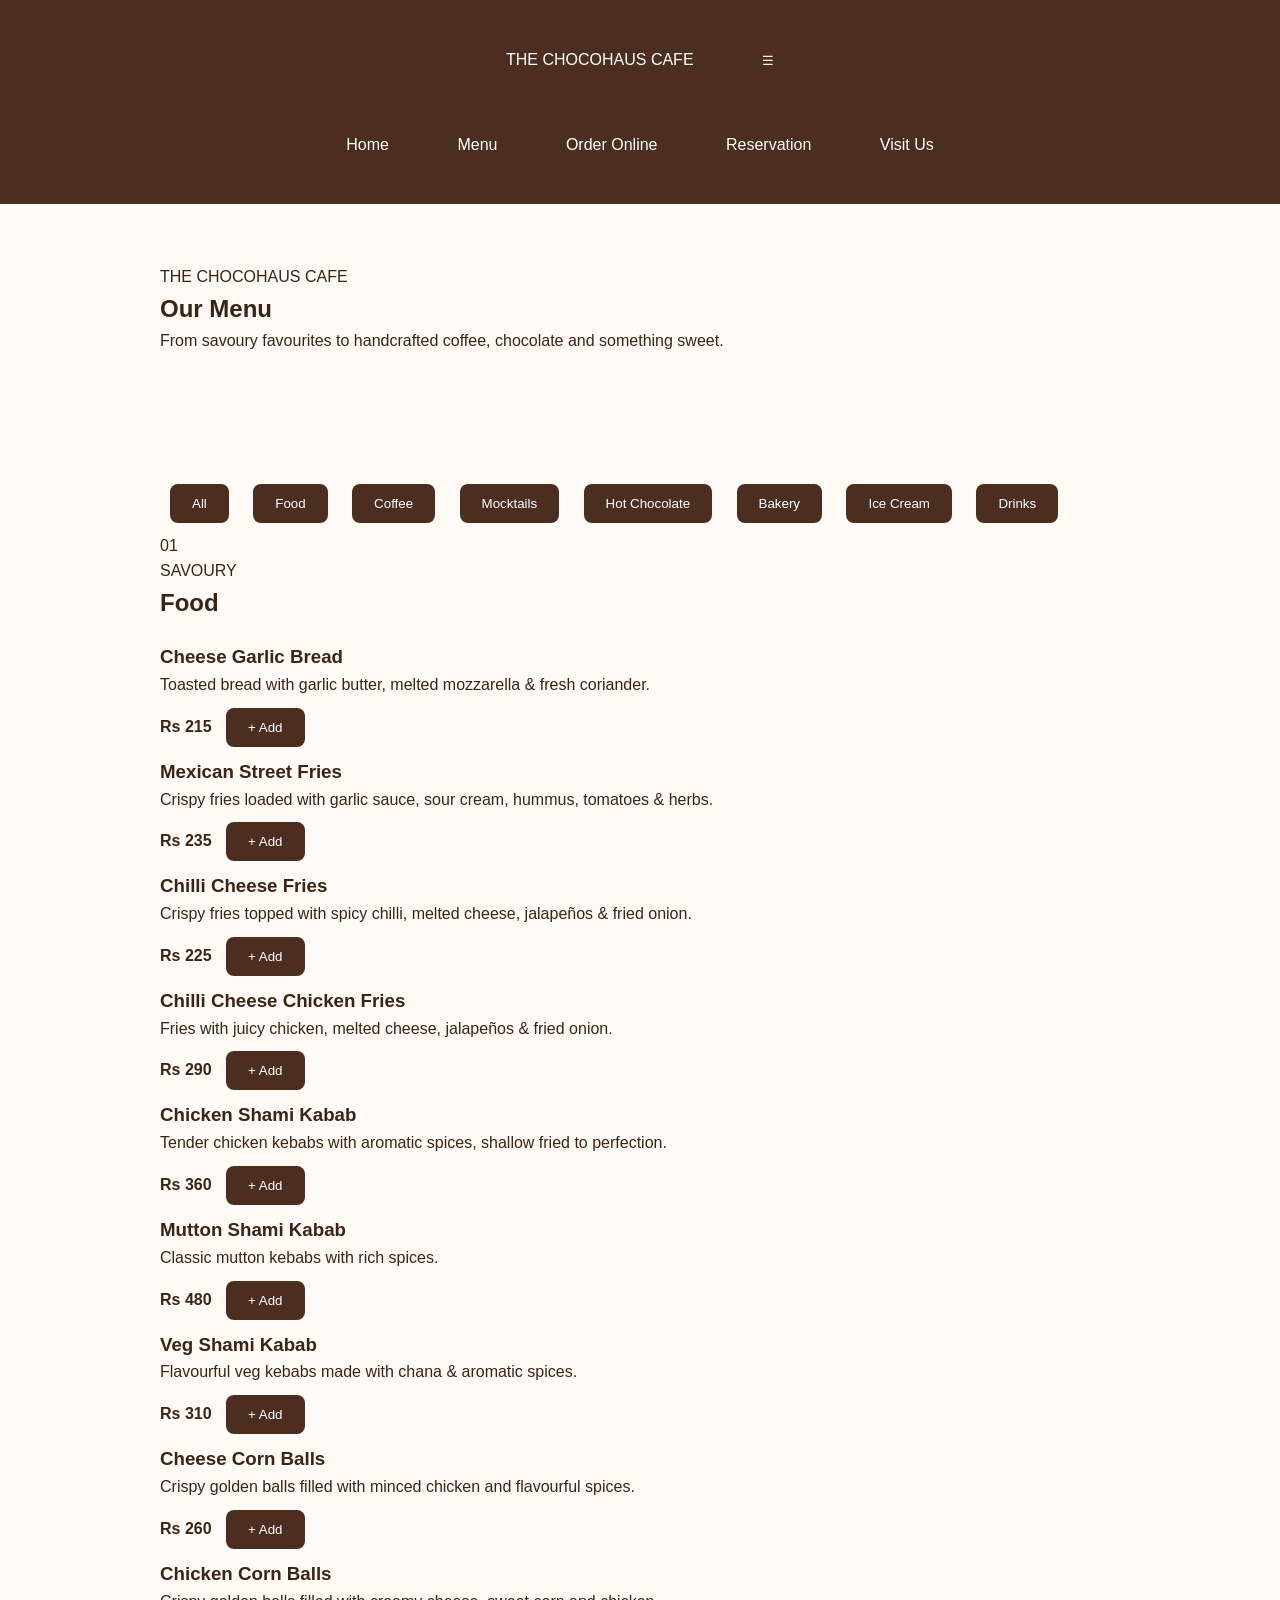
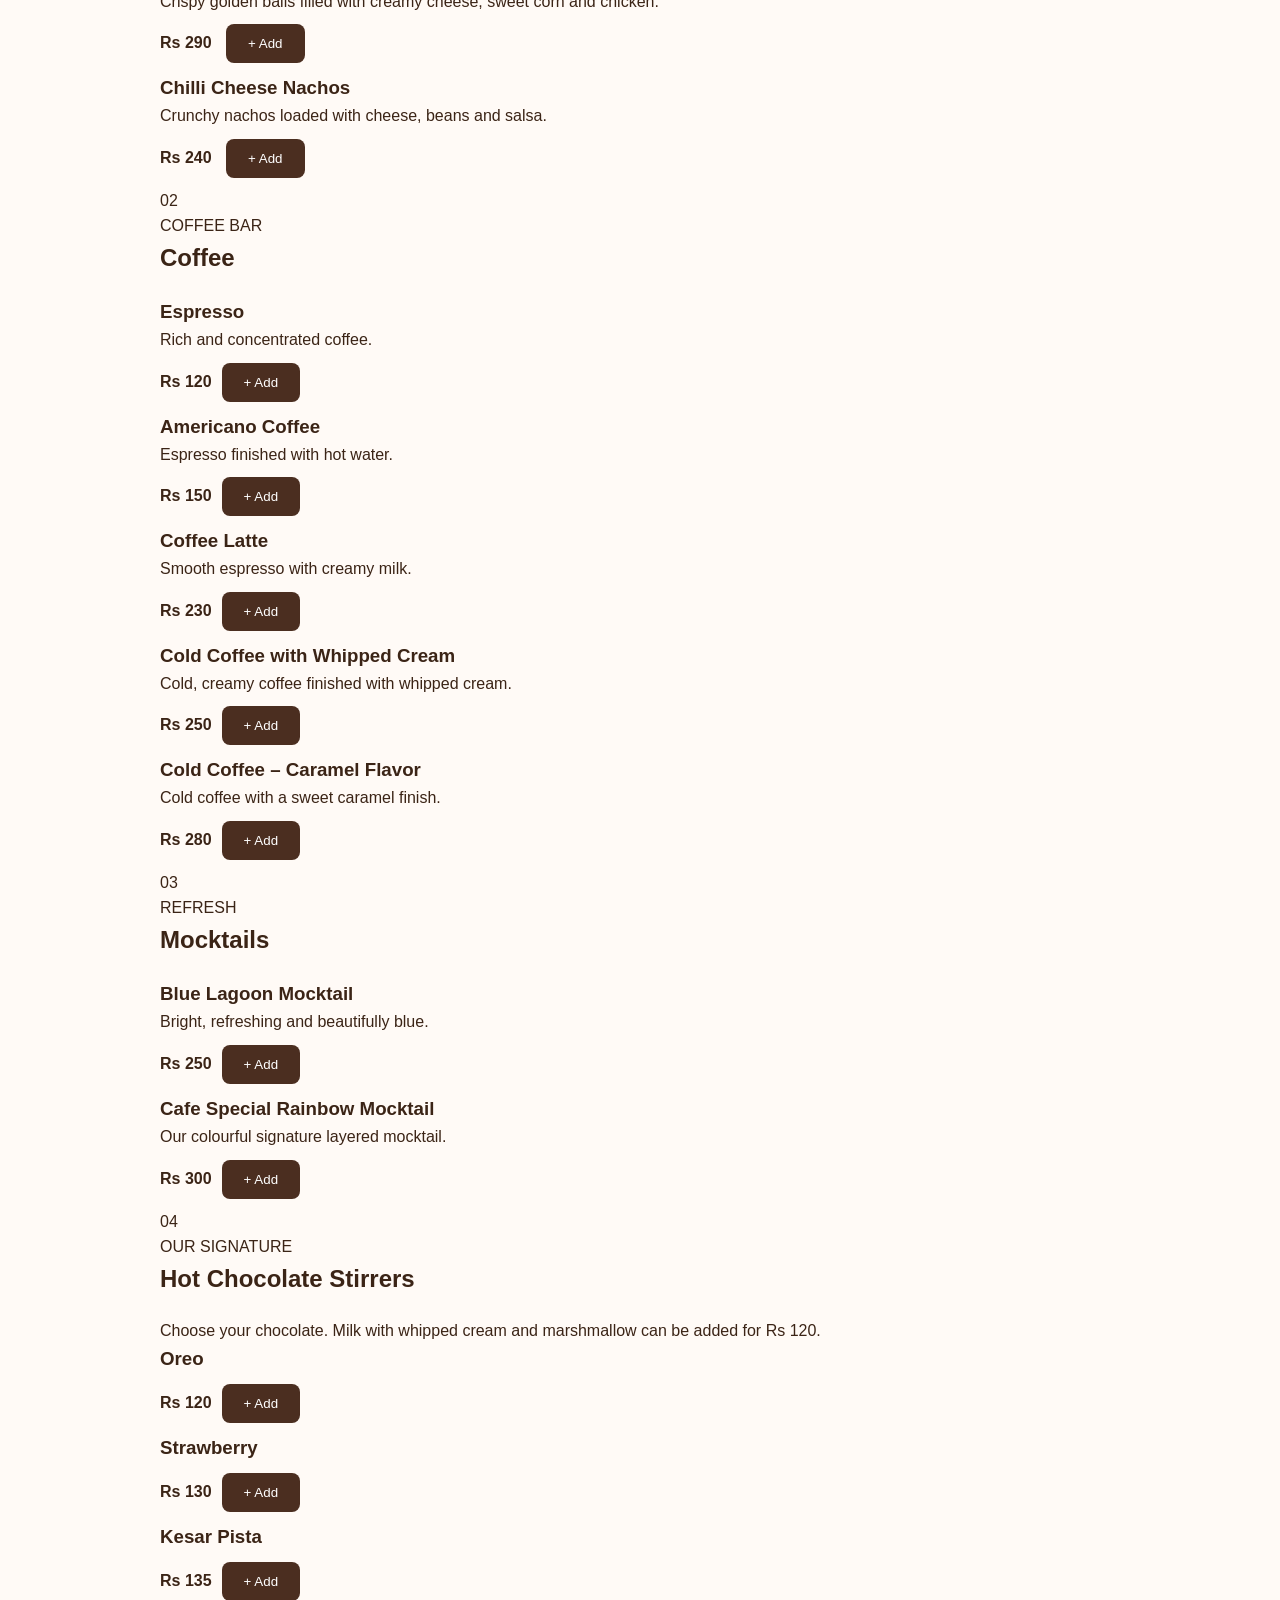
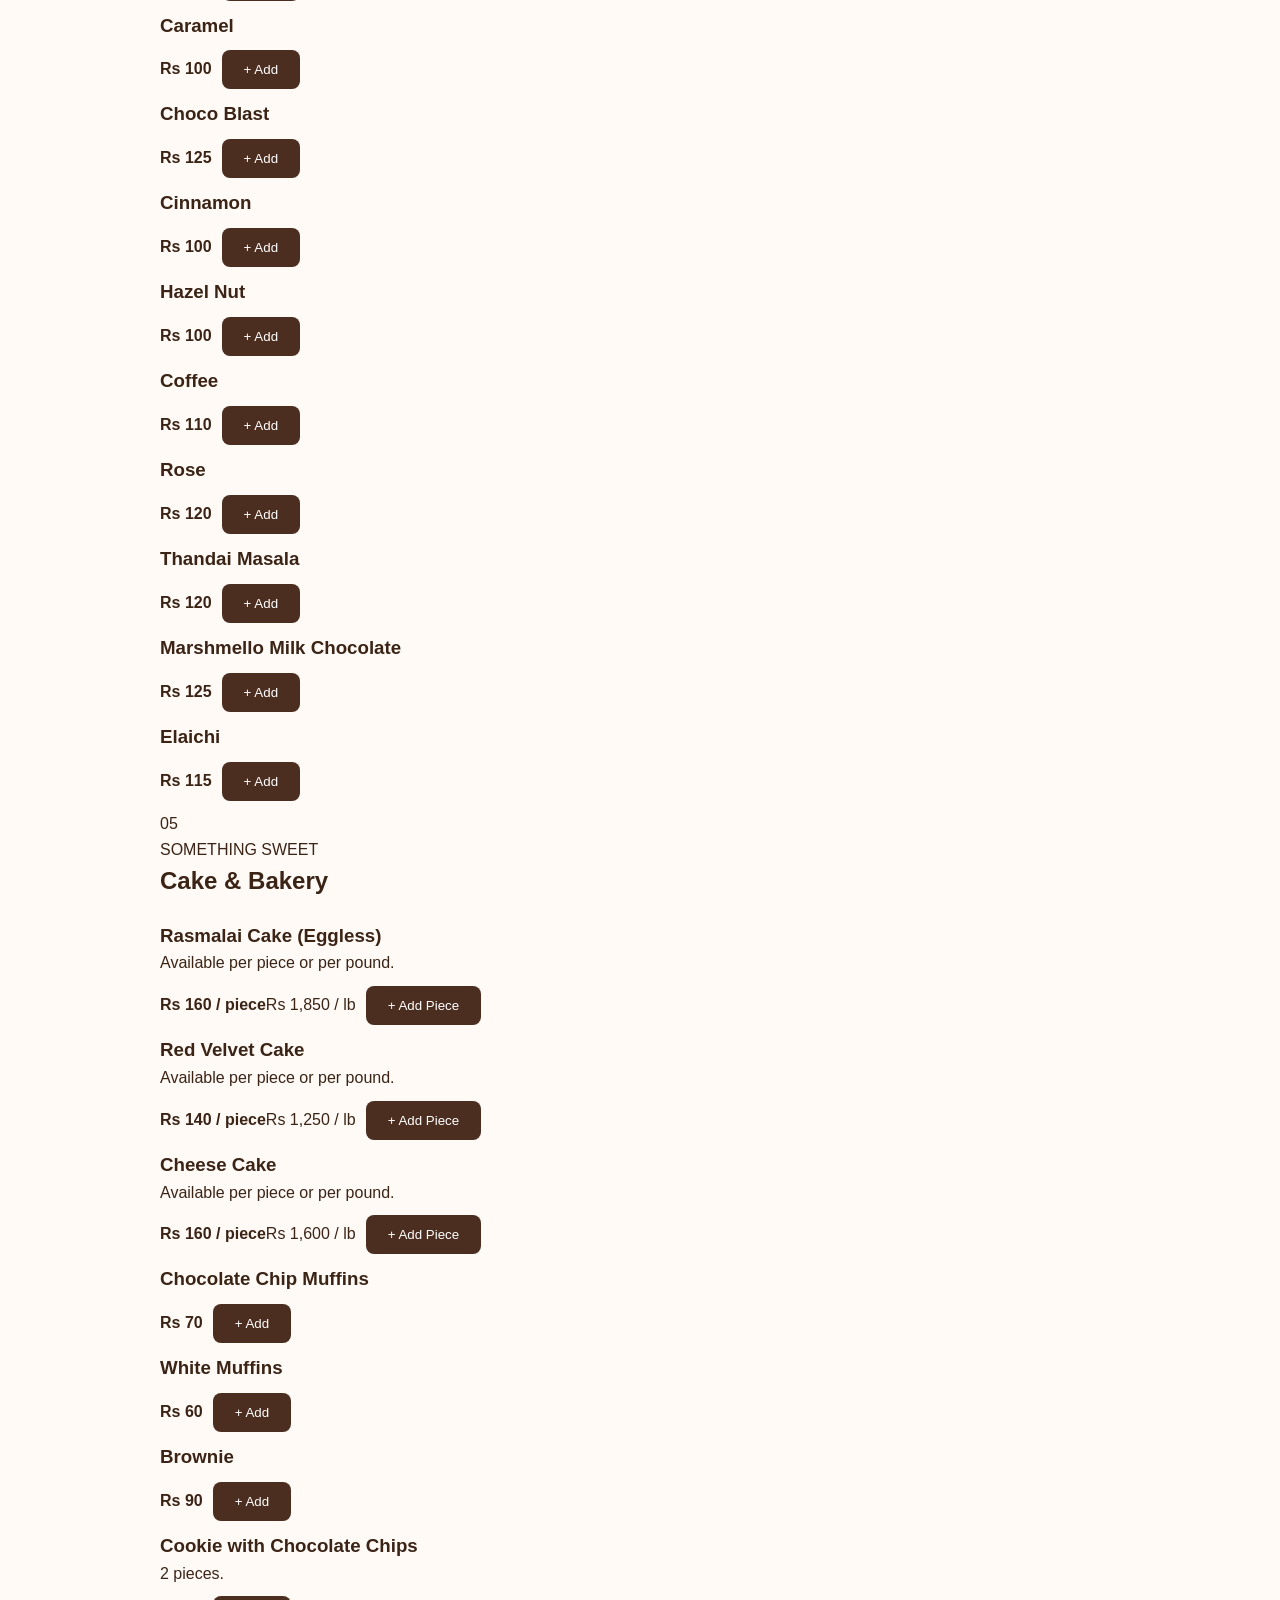
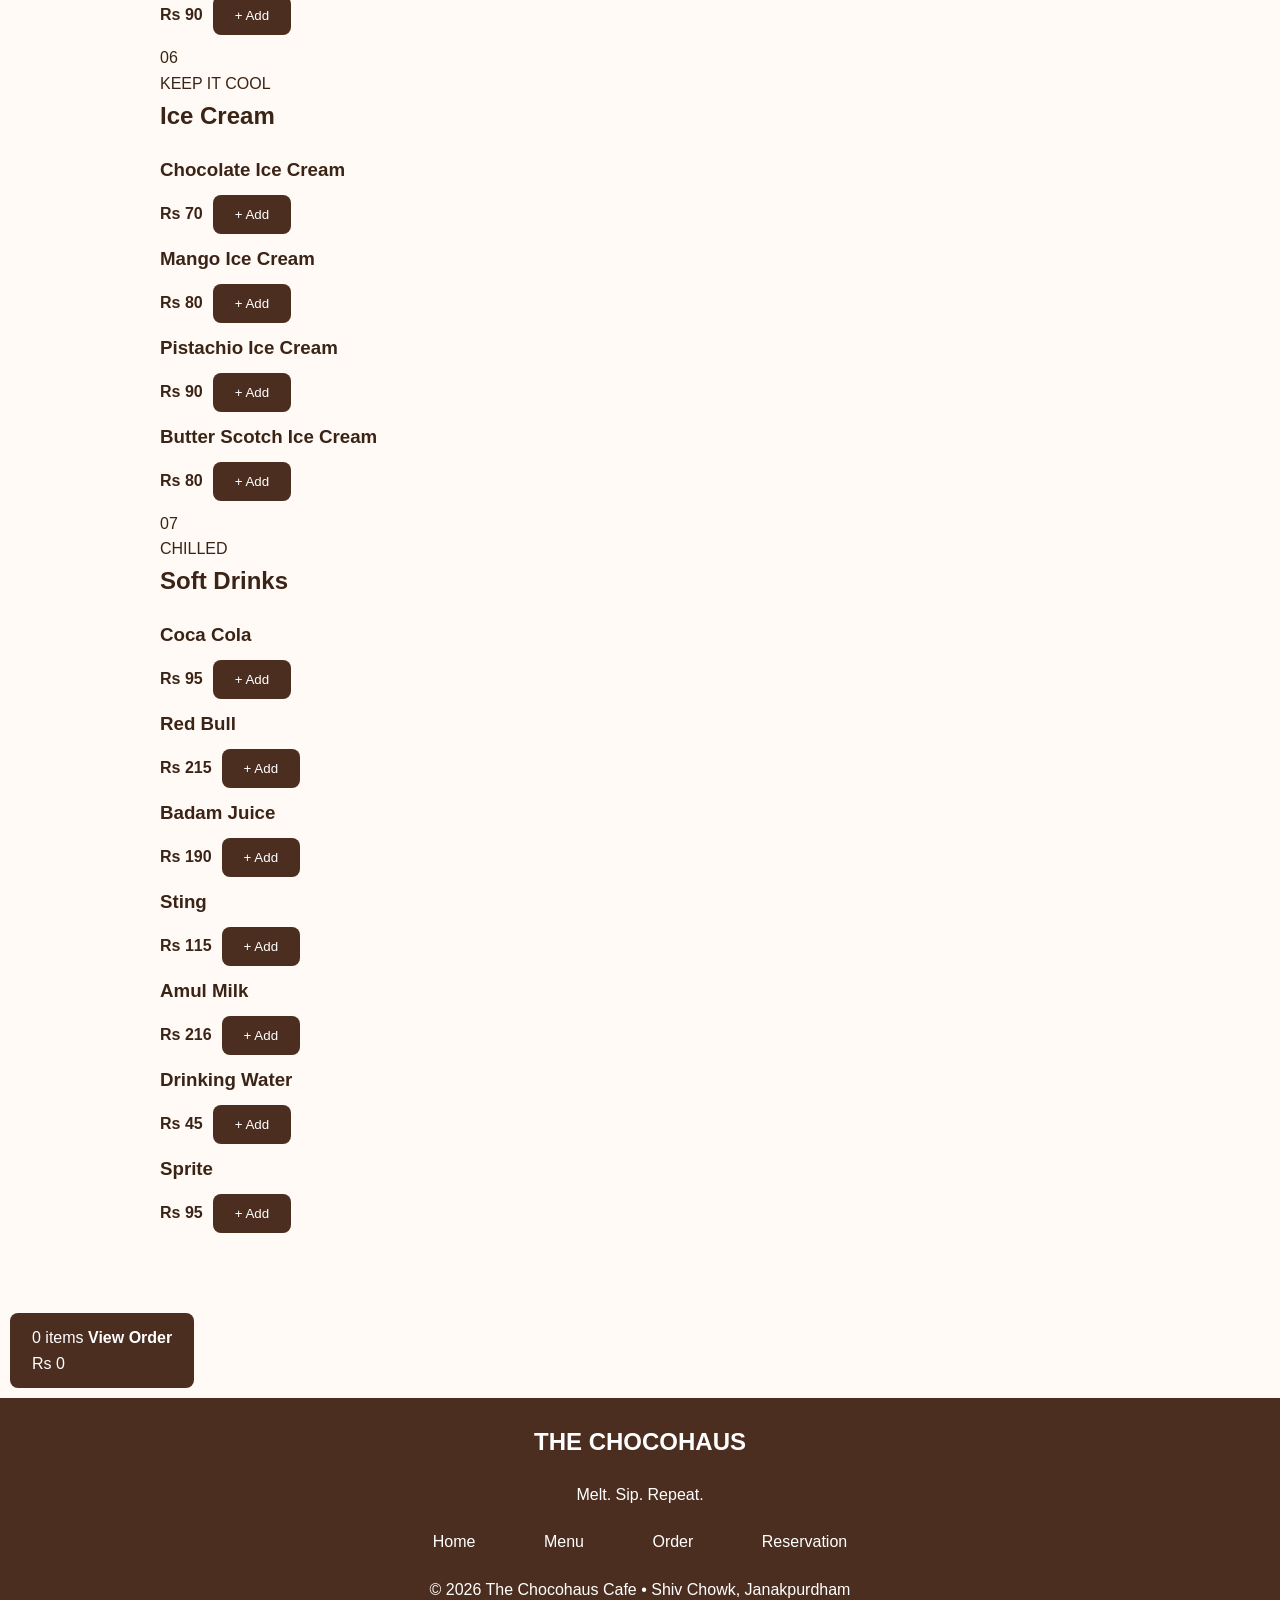
==== index.html @ bccdfdb5 "Update index.html" ====
<!DOCTYPE html>
<html lang="en">
<head>
  <meta charset="UTF-8">
  <meta name="viewport" content="width=device-width, initial-scale=1.0">
  <title>Menu | The Chocohaus Cafe</title>
  <meta name="description" content="Explore The Chocohaus Cafe menu in Janakpurdham. Food, coffee, mocktails, hot chocolate, bakery, ice cream and drinks.">
  <link rel="stylesheet" href="style.css">
</head>
<body>

<header class="header">
  <a href="index.html" class="brand">
    <span class="brand-name">THE CHOCOHAUS</span>
    <span class="brand-small">CAFE</span>
  </a>

  <button class="menu-toggle" id="menuToggle" aria-label="Open menu">☰</button>

  <nav class="nav" id="navigation">
    <a href="index.html">Home</a>
    <a href="menu.html" class="active-link">Menu</a>
    <a href="order.html">Order Online</a>
    <a href="reservation.html">Reservation</a>
    <a href="index.html#visit">Visit Us</a>
  </nav>
</header>


<main>

<section class="menu-hero">
  <p class="section-label">THE CHOCOHAUS CAFE</p>
  <h1>Our Menu</h1>
  <p>
    From savoury favourites to handcrafted coffee,
    chocolate and something sweet.
  </p>
</section>


<section class="menu-section">

  <div class="category-buttons">
    <button class="category-btn active" data-category="all">All</button>
    <button class="category-btn" data-category="food">Food</button>
    <button class="category-btn" data-category="coffee">Coffee</button>
    <button class="category-btn" data-category="mocktails">Mocktails</button>
    <button class="category-btn" data-category="chocolate">Hot Chocolate</button>
    <button class="category-btn" data-category="bakery">Bakery</button>
    <button class="category-btn" data-category="icecream">Ice Cream</button>
    <button class="category-btn" data-category="drinks">Drinks</button>
  </div>


  <!-- FOOD -->
  <div class="menu-category" data-section="food">
    <div class="menu-category-heading">
      <p>01</p>
      <div>
        <span>SAVOURY</span>
        <h2>Food</h2>
      </div>
    </div>

    <div class="menu-items">

      <article class="menu-item" data-category="food">
        <div>
          <h3>Cheese Garlic Bread</h3>
          <p>Toasted bread with garlic butter, melted mozzarella & fresh coriander.</p>
        </div>
        <div class="item-action">
          <strong>Rs 215</strong>
          <button class="add-btn" data-name="Cheese Garlic Bread" data-price="215">+ Add</button>
        </div>
      </article>

      <article class="menu-item" data-category="food">
        <div>
          <h3>Mexican Street Fries</h3>
          <p>Crispy fries loaded with garlic sauce, sour cream, hummus, tomatoes & herbs.</p>
        </div>
        <div class="item-action">
          <strong>Rs 235</strong>
          <button class="add-btn" data-name="Mexican Street Fries" data-price="235">+ Add</button>
        </div>
      </article>

      <article class="menu-item" data-category="food">
        <div>
          <h3>Chilli Cheese Fries</h3>
          <p>Crispy fries topped with spicy chilli, melted cheese, jalapeños & fried onion.</p>
        </div>
        <div class="item-action">
          <strong>Rs 225</strong>
          <button class="add-btn" data-name="Chilli Cheese Fries" data-price="225">+ Add</button>
        </div>
      </article>

      <article class="menu-item" data-category="food">
        <div>
          <h3>Chilli Cheese Chicken Fries</h3>
          <p>Fries with juicy chicken, melted cheese, jalapeños & fried onion.</p>
        </div>
        <div class="item-action">
          <strong>Rs 290</strong>
          <button class="add-btn" data-name="Chilli Cheese Chicken Fries" data-price="290">+ Add</button>
        </div>
      </article>

      <article class="menu-item" data-category="food">
        <div>
          <h3>Chicken Shami Kabab</h3>
          <p>Tender chicken kebabs with aromatic spices, shallow fried to perfection.</p>
        </div>
        <div class="item-action">
          <strong>Rs 360</strong>
          <button class="add-btn" data-name="Chicken Shami Kabab" data-price="360">+ Add</button>
        </div>
      </article>

      <article class="menu-item" data-category="food">
        <div>
          <h3>Mutton Shami Kabab</h3>
          <p>Classic mutton kebabs with rich spices.</p>
        </div>
        <div class="item-action">
          <strong>Rs 480</strong>
          <button class="add-btn" data-name="Mutton Shami Kabab" data-price="480">+ Add</button>
        </div>
      </article>

      <article class="menu-item" data-category="food">
        <div>
          <h3>Veg Shami Kabab</h3>
          <p>Flavourful veg kebabs made with chana & aromatic spices.</p>
        </div>
        <div class="item-action">
          <strong>Rs 310</strong>
          <button class="add-btn" data-name="Veg Shami Kabab" data-price="310">+ Add</button>
        </div>
      </article>

      <article class="menu-item" data-category="food">
        <div>
          <h3>Cheese Corn Balls</h3>
          <p>Crispy golden balls filled with minced chicken and flavourful spices.</p>
        </div>
        <div class="item-action">
          <strong>Rs 260</strong>
          <button class="add-btn" data-name="Cheese Corn Balls" data-price="260">+ Add</button>
        </div>
      </article>

      <article class="menu-item" data-category="food">
        <div>
          <h3>Chicken Corn Balls</h3>
          <p>Crispy golden balls filled with creamy cheese, sweet corn and chicken.</p>
        </div>
        <div class="item-action">
          <strong>Rs 290</strong>
          <button class="add-btn" data-name="Chicken Corn Balls" data-price="290">+ Add</button>
        </div>
      </article>

      <article class="menu-item" data-category="food">
        <div>
          <h3>Chilli Cheese Nachos</h3>
          <p>Crunchy nachos loaded with cheese, beans and salsa.</p>
        </div>
        <div class="item-action">
          <strong>Rs 240</strong>
          <button class="add-btn" data-name="Chilli Cheese Nachos" data-price="240">+ Add</button>
        </div>
      </article>

    </div>
  </div>


  <!-- COFFEE -->
  <div class="menu-category" data-section="coffee">

    <div class="menu-category-heading">
      <p>02</p>
      <div>
        <span>COFFEE BAR</span>
        <h2>Coffee</h2>
      </div>
    </div>

    <div class="menu-items">

      <article class="menu-item" data-category="coffee">
        <div><h3>Espresso</h3><p>Rich and concentrated coffee.</p></div>
        <div class="item-action"><strong>Rs 120</strong><button class="add-btn" data-name="Espresso" data-price="120">+ Add</button></div>
      </article>

      <article class="menu-item" data-category="coffee">
        <div><h3>Americano Coffee</h3><p>Espresso finished with hot water.</p></div>
        <div class="item-action"><strong>Rs 150</strong><button class="add-btn" data-name="Americano Coffee" data-price="150">+ Add</button></div>
      </article>

      <article class="menu-item" data-category="coffee">
        <div><h3>Coffee Latte</h3><p>Smooth espresso with creamy milk.</p></div>
        <div class="item-action"><strong>Rs 230</strong><button class="add-btn" data-name="Coffee Latte" data-price="230">+ Add</button></div>
      </article>

      <article class="menu-item" data-category="coffee">
        <div><h3>Cold Coffee with Whipped Cream</h3><p>Cold, creamy coffee finished with whipped cream.</p></div>
        <div class="item-action"><strong>Rs 250</strong><button class="add-btn" data-name="Cold Coffee with Whipped Cream" data-price="250">+ Add</button></div>
      </article>

      <article class="menu-item" data-category="coffee">
        <div><h3>Cold Coffee – Caramel Flavor</h3><p>Cold coffee with a sweet caramel finish.</p></div>
        <div class="item-action"><strong>Rs 280</strong><button class="add-btn" data-name="Cold Coffee Caramel Flavor" data-price="280">+ Add</button></div>
      </article>

    </div>
  </div>


  <!-- MOCKTAILS -->
  <div class="menu-category" data-section="mocktails">

    <div class="menu-category-heading">
      <p>03</p>
      <div><span>REFRESH</span><h2>Mocktails</h2></div>
    </div>

    <div class="menu-items">

      <article class="menu-item" data-category="mocktails">
        <div><h3>Blue Lagoon Mocktail</h3><p>Bright, refreshing and beautifully blue.</p></div>
        <div class="item-action"><strong>Rs 250</strong><button class="add-btn" data-name="Blue Lagoon Mocktail" data-price="250">+ Add</button></div>
      </article>

      <article class="menu-item" data-category="mocktails">
        <div><h3>Cafe Special Rainbow Mocktail</h3><p>Our colourful signature layered mocktail.</p></div>
        <div class="item-action"><strong>Rs 300</strong><button class="add-btn" data-name="Cafe Special Rainbow Mocktail" data-price="300">+ Add</button></div>
      </article>

    </div>
  </div>


  <!-- HOT CHOCOLATE -->
  <div class="menu-category" data-section="chocolate">

    <div class="menu-category-heading">
      <p>04</p>
      <div><span>OUR SIGNATURE</span><h2>Hot Chocolate Stirrers</h2></div>
    </div>

    <p class="category-note">
      Choose your chocolate. Milk with whipped cream and marshmallow can be added for Rs 120.
    </p>

    <div class="menu-items compact-items">

      <article class="menu-item" data-category="chocolate"><div><h3>Oreo</h3></div><div class="item-action"><strong>Rs 120</strong><button class="add-btn" data-name="Oreo Hot Chocolate Stirrer" data-price="120">+ Add</button></div></article>
      <article class="menu-item" data-category="chocolate"><div><h3>Strawberry</h3></div><div class="item-action"><strong>Rs 130</strong><button class="add-btn" data-name="Strawberry Hot Chocolate Stirrer" data-price="130">+ Add</button></div></article>
      <article class="menu-item" data-category="chocolate"><div><h3>Kesar Pista</h3></div><div class="item-action"><strong>Rs 135</strong><button class="add-btn" data-name="Kesar Pista Hot Chocolate Stirrer" data-price="135">+ Add</button></div></article>
      <article class="menu-item" data-category="chocolate"><div><h3>Caramel</h3></div><div class="item-action"><strong>Rs 100</strong><button class="add-btn" data-name="Caramel Hot Chocolate Stirrer" data-price="100">+ Add</button></div></article>
      <article class="menu-item" data-category="chocolate"><div><h3>Choco Blast</h3></div><div class="item-action"><strong>Rs 125</strong><button class="add-btn" data-name="Choco Blast Hot Chocolate Stirrer" data-price="125">+ Add</button></div></article>
      <article class="menu-item" data-category="chocolate"><div><h3>Cinnamon</h3></div><div class="item-action"><strong>Rs 100</strong><button class="add-btn" data-name="Cinnamon Hot Chocolate Stirrer" data-price="100">+ Add</button></div></article>
      <article class="menu-item" data-category="chocolate"><div><h3>Hazel Nut</h3></div><div class="item-action"><strong>Rs 100</strong><button class="add-btn" data-name="Hazel Nut Hot Chocolate Stirrer" data-price="100">+ Add</button></div></article>
      <article class="menu-item" data-category="chocolate"><div><h3>Coffee</h3></div><div class="item-action"><strong>Rs 110</strong><button class="add-btn" data-name="Coffee Hot Chocolate Stirrer" data-price="110">+ Add</button></div></article>
      <article class="menu-item" data-category="chocolate"><div><h3>Rose</h3></div><div class="item-action"><strong>Rs 120</strong><button class="add-btn" data-name="Rose Hot Chocolate Stirrer" data-price="120">+ Add</button></div></article>
      <article class="menu-item" data-category="chocolate"><div><h3>Thandai Masala</h3></div><div class="item-action"><strong>Rs 120</strong><button class="add-btn" data-name="Thandai Masala Hot Chocolate Stirrer" data-price="120">+ Add</button></div></article>
      <article class="menu-item" data-category="chocolate"><div><h3>Marshmello Milk Chocolate</h3></div><div class="item-action"><strong>Rs 125</strong><button class="add-btn" data-name="Marshmello Milk Chocolate Stirrer" data-price="125">+ Add</button></div></article>
      <article class="menu-item" data-category="chocolate"><div><h3>Elaichi</h3></div><div class="item-action"><strong>Rs 115</strong><button class="add-btn" data-name="Elaichi Hot Chocolate Stirrer" data-price="115">+ Add</button></div></article>

    </div>
  </div>


  <!-- BAKERY -->
  <div class="menu-category" data-section="bakery">

    <div class="menu-category-heading">
      <p>05</p>
      <div><span>SOMETHING SWEET</span><h2>Cake & Bakery</h2></div>
    </div>

    <div class="menu-items">

      <article class="menu-item" data-category="bakery">
        <div><h3>Rasmalai Cake (Eggless)</h3><p>Available per piece or per pound.</p></div>
        <div class="item-action"><strong>Rs 160 / piece</strong><span class="secondary-price">Rs 1,850 / lb</span><button class="add-btn" data-name="Rasmalai Cake Piece" data-price="160">+ Add Piece</button></div>
      </article>

      <article class="menu-item" data-category="bakery">
        <div><h3>Red Velvet Cake</h3><p>Available per piece or per pound.</p></div>
        <div class="item-action"><strong>Rs 140 / piece</strong><span class="secondary-price">Rs 1,250 / lb</span><button class="add-btn" data-name="Red Velvet Cake Piece" data-price="140">+ Add Piece</button></div>
      </article>

      <article class="menu-item" data-category="bakery">
        <div><h3>Cheese Cake</h3><p>Available per piece or per pound.</p></div>
        <div class="item-action"><strong>Rs 160 / piece</strong><span class="secondary-price">Rs 1,600 / lb</span><button class="add-btn" data-name="Cheese Cake Piece" data-price="160">+ Add Piece</button></div>
      </article>

      <article class="menu-item" data-category="bakery"><div><h3>Chocolate Chip Muffins</h3></div><div class="item-action"><strong>Rs 70</strong><button class="add-btn" data-name="Chocolate Chip Muffin" data-price="70">+ Add</button></div></article>
      <article class="menu-item" data-category="bakery"><div><h3>White Muffins</h3></div><div class="item-action"><strong>Rs 60</strong><button class="add-btn" data-name="White Muffin" data-price="60">+ Add</button></div></article>
      <article class="menu-item" data-category="bakery"><div><h3>Brownie</h3></div><div class="item-action"><strong>Rs 90</strong><button class="add-btn" data-name="Brownie" data-price="90">+ Add</button></div></article>
      <article class="menu-item" data-category="bakery"><div><h3>Cookie with Chocolate Chips</h3><p>2 pieces.</p></div><div class="item-action"><strong>Rs 90</strong><button class="add-btn" data-name="Chocolate Chip Cookies (2 pcs)" data-price="90">+ Add</button></div></article>

    </div>
  </div>


  <!-- ICE CREAM -->
  <div class="menu-category" data-section="icecream">

    <div class="menu-category-heading">
      <p>06</p>
      <div><span>KEEP IT COOL</span><h2>Ice Cream</h2></div>
    </div>

    <div class="menu-items compact-items">

      <article class="menu-item" data-category="icecream"><div><h3>Chocolate Ice Cream</h3></div><div class="item-action"><strong>Rs 70</strong><button class="add-btn" data-name="Chocolate Ice Cream" data-price="70">+ Add</button></div></article>
      <article class="menu-item" data-category="icecream"><div><h3>Mango Ice Cream</h3></div><div class="item-action"><strong>Rs 80</strong><button class="add-btn" data-name="Mango Ice Cream" data-price="80">+ Add</button></div></article>
      <article class="menu-item" data-category="icecream"><div><h3>Pistachio Ice Cream</h3></div><div class="item-action"><strong>Rs 90</strong><button class="add-btn" data-name="Pistachio Ice Cream" data-price="90">+ Add</button></div></article>
      <article class="menu-item" data-category="icecream"><div><h3>Butter Scotch Ice Cream</h3></div><div class="item-action"><strong>Rs 80</strong><button class="add-btn" data-name="Butter Scotch Ice Cream" data-price="80">+ Add</button></div></article>

    </div>
  </div>


  <!-- SOFT DRINKS -->
  <div class="menu-category" data-section="drinks">

    <div class="menu-category-heading">
      <p>07</p>
      <div><span>CHILLED</span><h2>Soft Drinks</h2></div>
    </div>

    <div class="menu-items compact-items">

      <article class="menu-item" data-category="drinks"><div><h3>Coca Cola</h3></div><div class="item-action"><strong>Rs 95</strong><button class="add-btn" data-name="Coca Cola" data-price="95">+ Add</button></div></article>
      <article class="menu-item" data-category="drinks"><div><h3>Red Bull</h3></div><div class="item-action"><strong>Rs 215</strong><button class="add-btn" data-name="Red Bull" data-price="215">+ Add</button></div></article>
      <article class="menu-item" data-category="drinks"><div><h3>Badam Juice</h3></div><div class="item-action"><strong>Rs 190</strong><button class="add-btn" data-name="Badam Juice" data-price="190">+ Add</button></div></article>
      <article class="menu-item" data-category="drinks"><div><h3>Sting</h3></div><div class="item-action"><strong>Rs 115</strong><button class="add-btn" data-name="Sting" data-price="115">+ Add</button></div></article>
      <article class="menu-item" data-category="drinks"><div><h3>Amul Milk</h3></div><div class="item-action"><strong>Rs 216</strong><button class="add-btn" data-name="Amul Milk" data-price="216">+ Add</button></div></article>
      <article class="menu-item" data-category="drinks"><div><h3>Drinking Water</h3></div><div class="item-action"><strong>Rs 45</strong><button class="add-btn" data-name="Drinking Water" data-price="45">+ Add</button></div></article>
      <article class="menu-item" data-category="drinks"><div><h3>Sprite</h3></div><div class="item-action"><strong>Rs 95</strong><button class="add-btn" data-name="Sprite" data-price="95">+ Add</button></div></article>

    </div>
  </div>

</section>

</main>


<!-- FLOATING CART -->
<a href="order.html" class="floating-cart" id="floatingCart">
  <div>
    <span id="cartCount">0 items</span>
    <strong>View Order</strong>
  </div>

  <span id="cartTotal">Rs 0</span>
</a>


<footer class="footer">
  <div>
    <h2>THE CHOCOHAUS</h2>
    <p>Melt. Sip. Repeat.</p>
  </div>

  <div class="footer-links">
    <a href="index.html">Home</a>
    <a href="menu.html">Menu</a>
    <a href="order.html">Order</a>
    <a href="reservation.html">Reservation</a>
  </div>

  <p class="copyright">
    © 2026 The Chocohaus Cafe • Shiv Chowk, Janakpurdham
  </p>
</footer>

<script src="script.js"></script>
</body>
</html>
---- style.css ----
* {
  margin: 0;
  padding: 0;
  box-sizing: border-box;
}

body {
  font-family: Arial, sans-serif;
  background: #fffaf6;
  color: #3b2416;
  line-height: 1.6;
}

header {
  text-align: center;
  padding: 25px;
  background: #4b2e20;
  color: white;
}

nav {
  margin-top: 15px;
}

nav a {
  color: white;
  text-decoration: none;
  margin: 10px;
}

section {
  padding: 60px 20px;
  max-width: 1000px;
  margin: auto;
}

#home {
  min-height: 500px;
  text-align: center;
  display: flex;
  flex-direction: column;
  justify-content: center;
}

h2 {
  margin-bottom: 20px;
}

a,
button {
  display: inline-block;
  padding: 12px 22px;
  margin: 10px;
  background: #4b2e20;
  color: white;
  border: none;
  border-radius: 8px;
  text-decoration: none;
  cursor: pointer;
}

form {
  display: flex;
  flex-direction: column;
  max-width: 500px;
}

input,
textarea {
  padding: 12px;
  margin-bottom: 12px;
  border: 1px solid #ccc;
  border-radius: 6px;
}

footer {
  text-align: center;
  padding: 25px;
  background: #4b2e20;
  color: white;
}
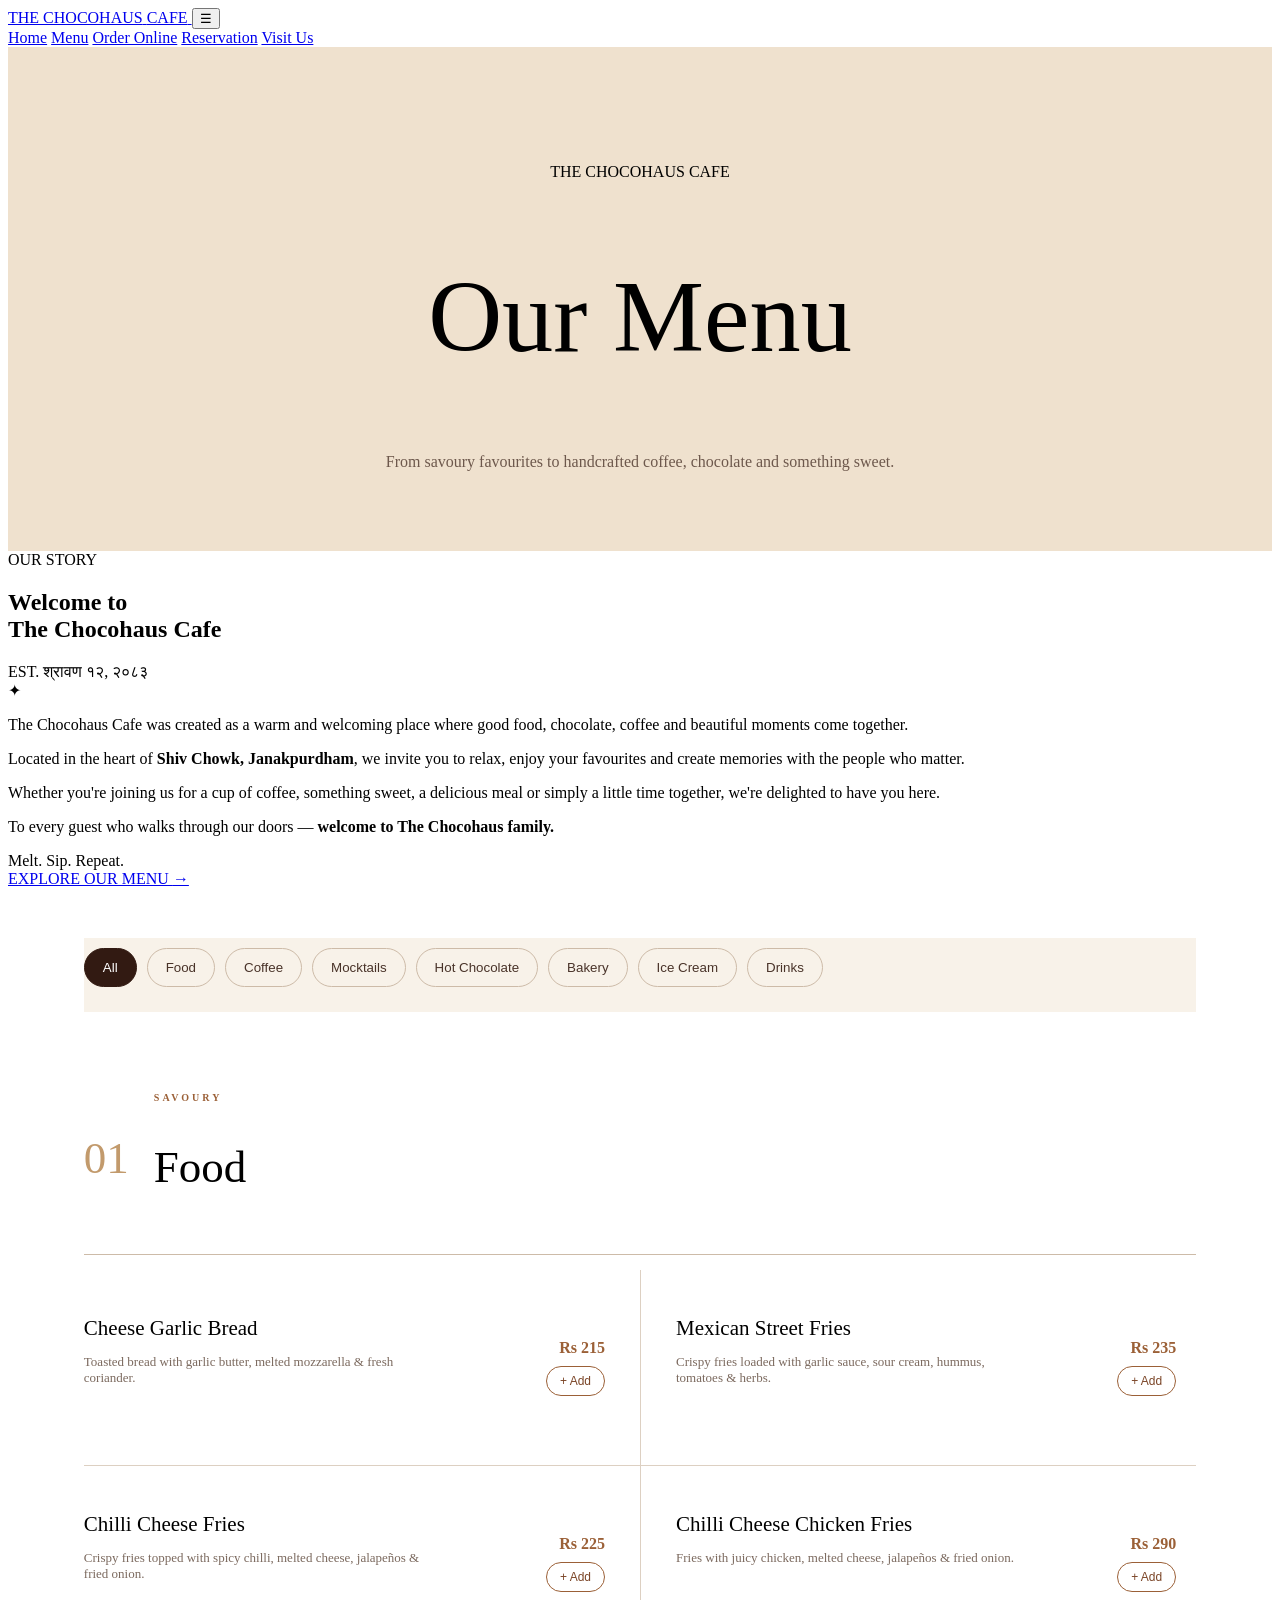
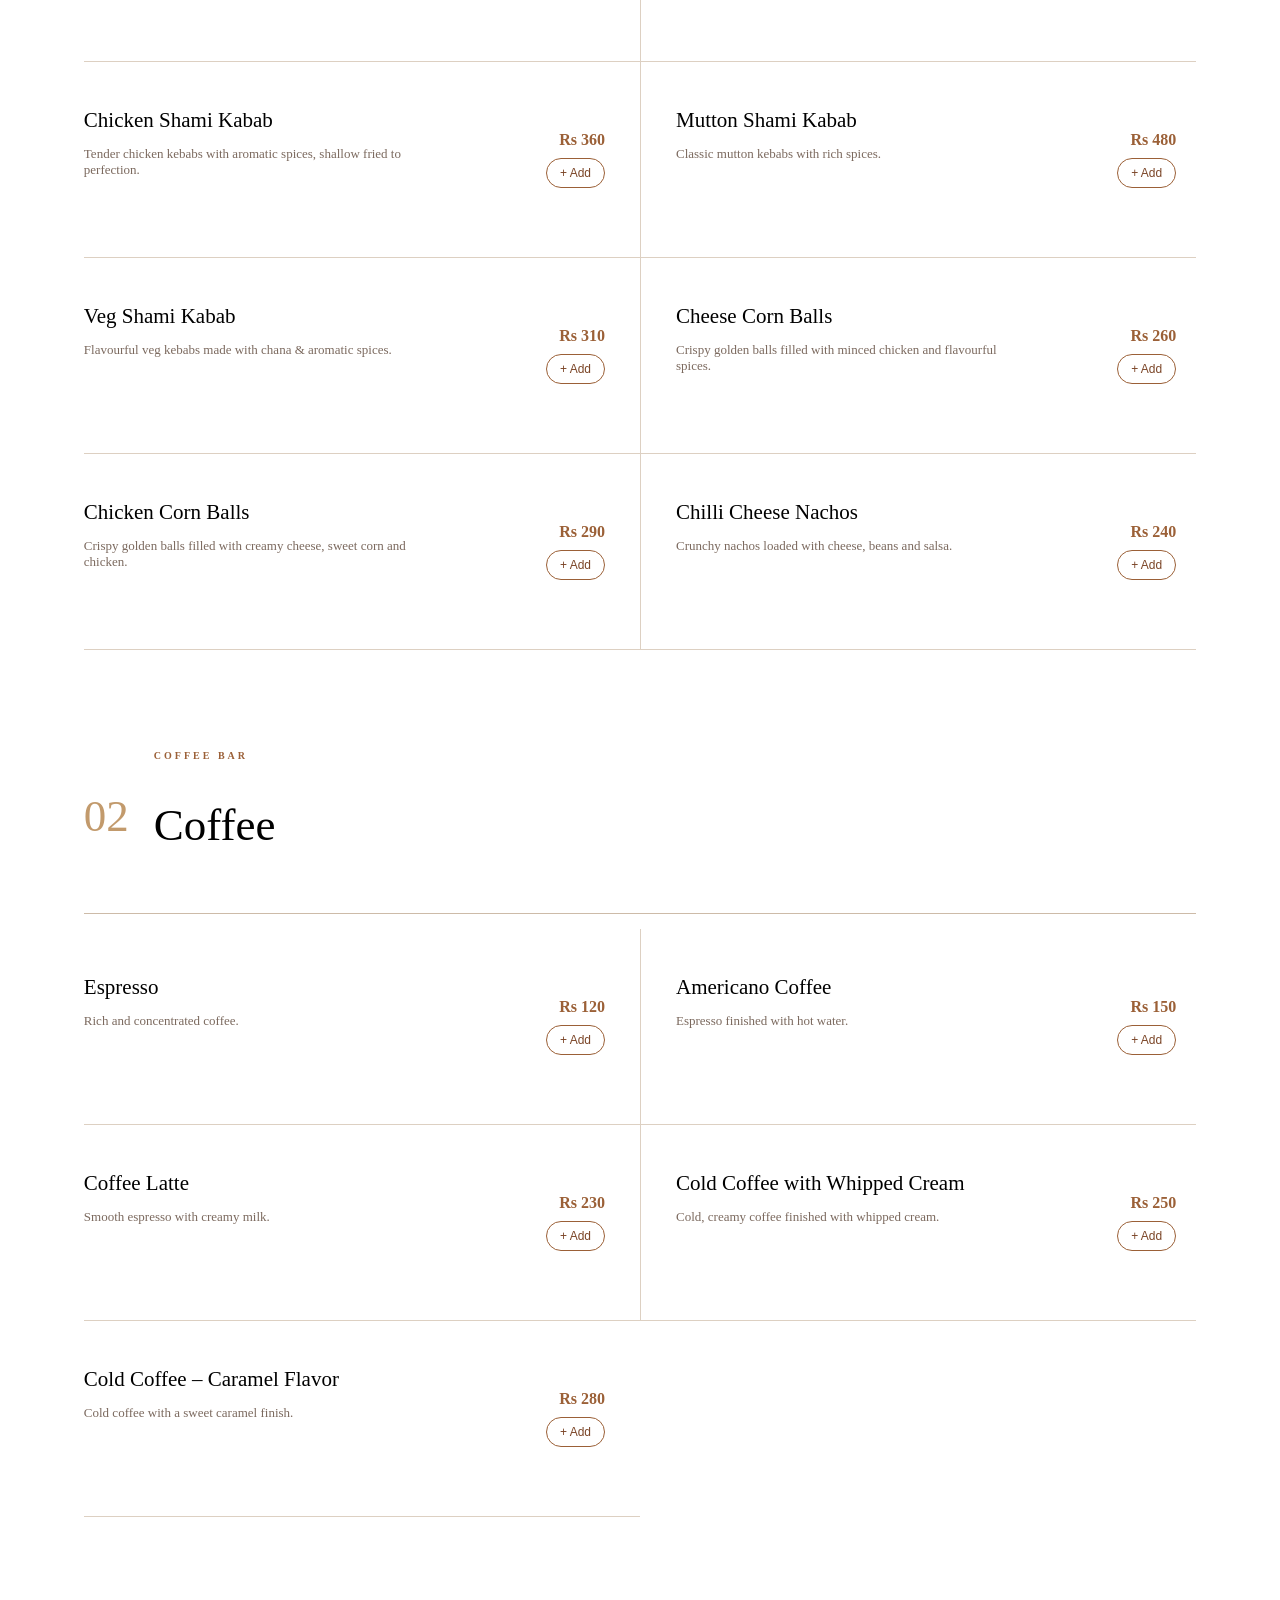
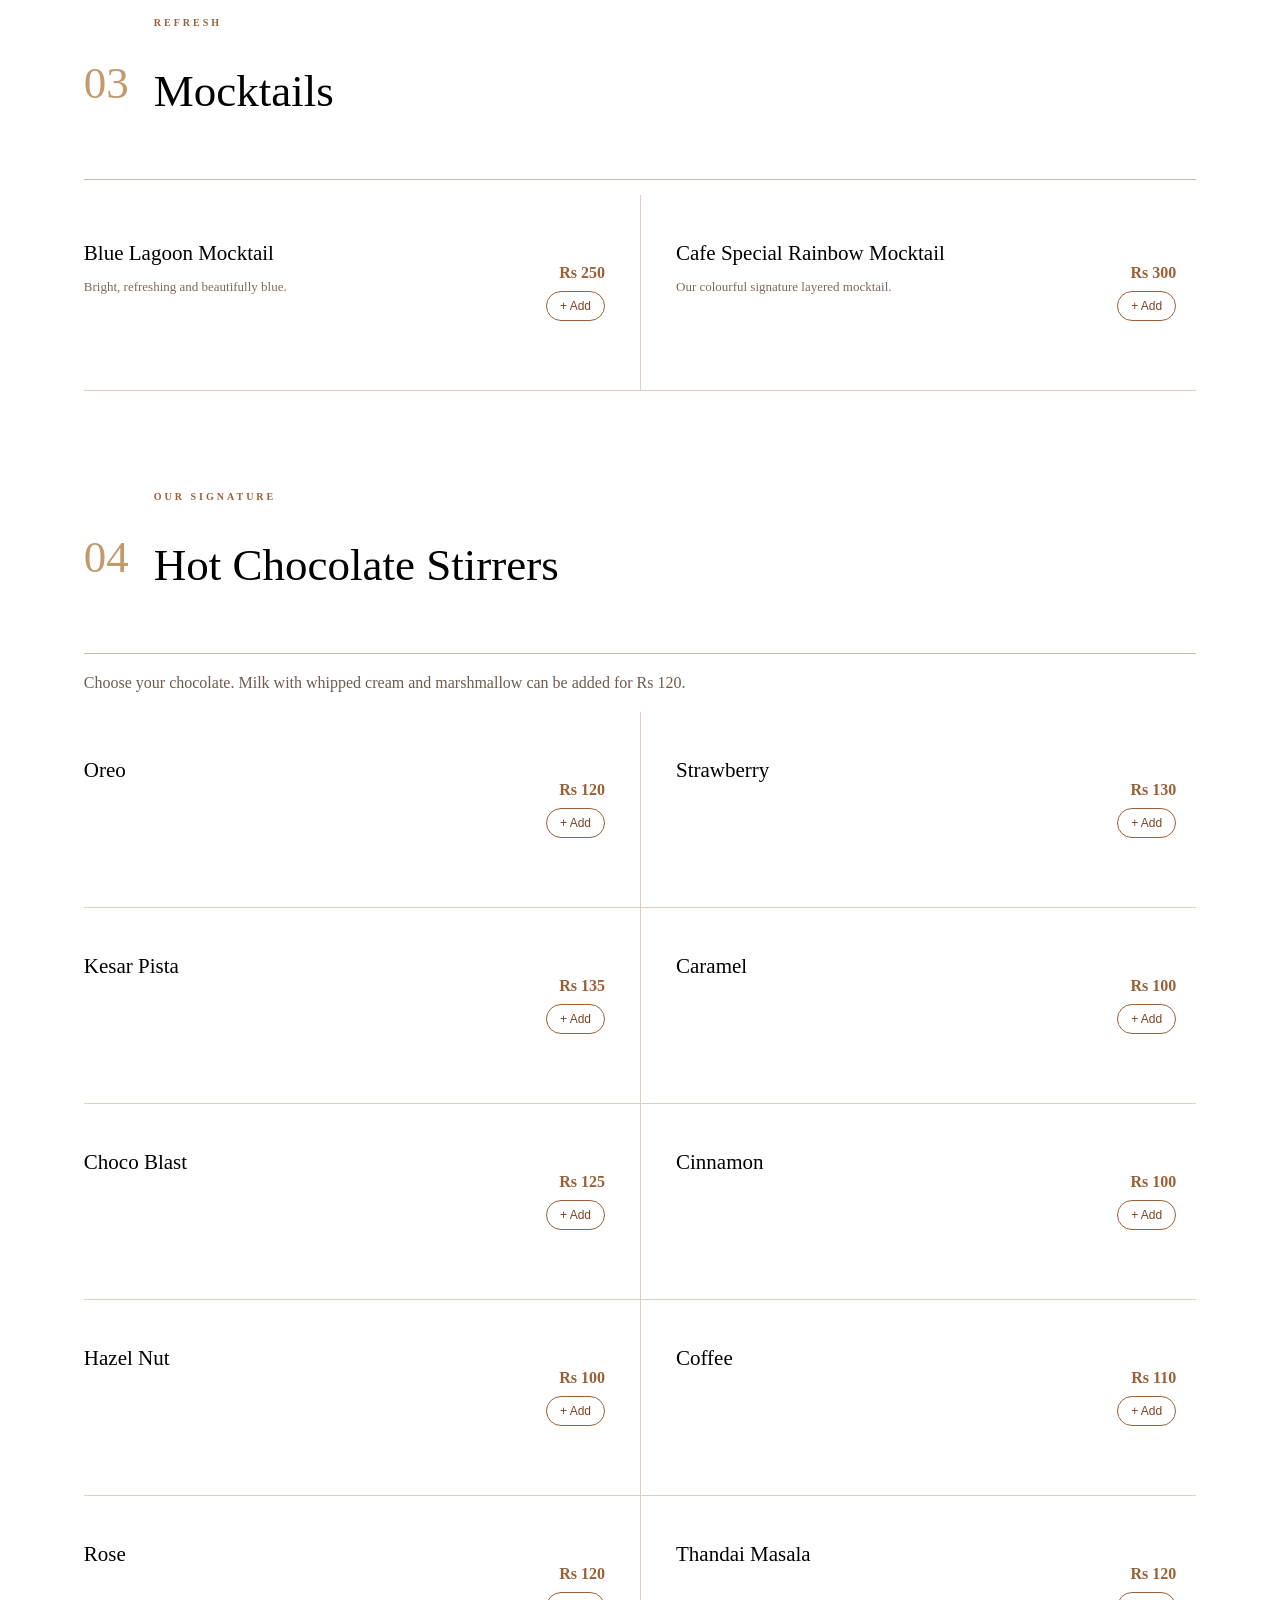
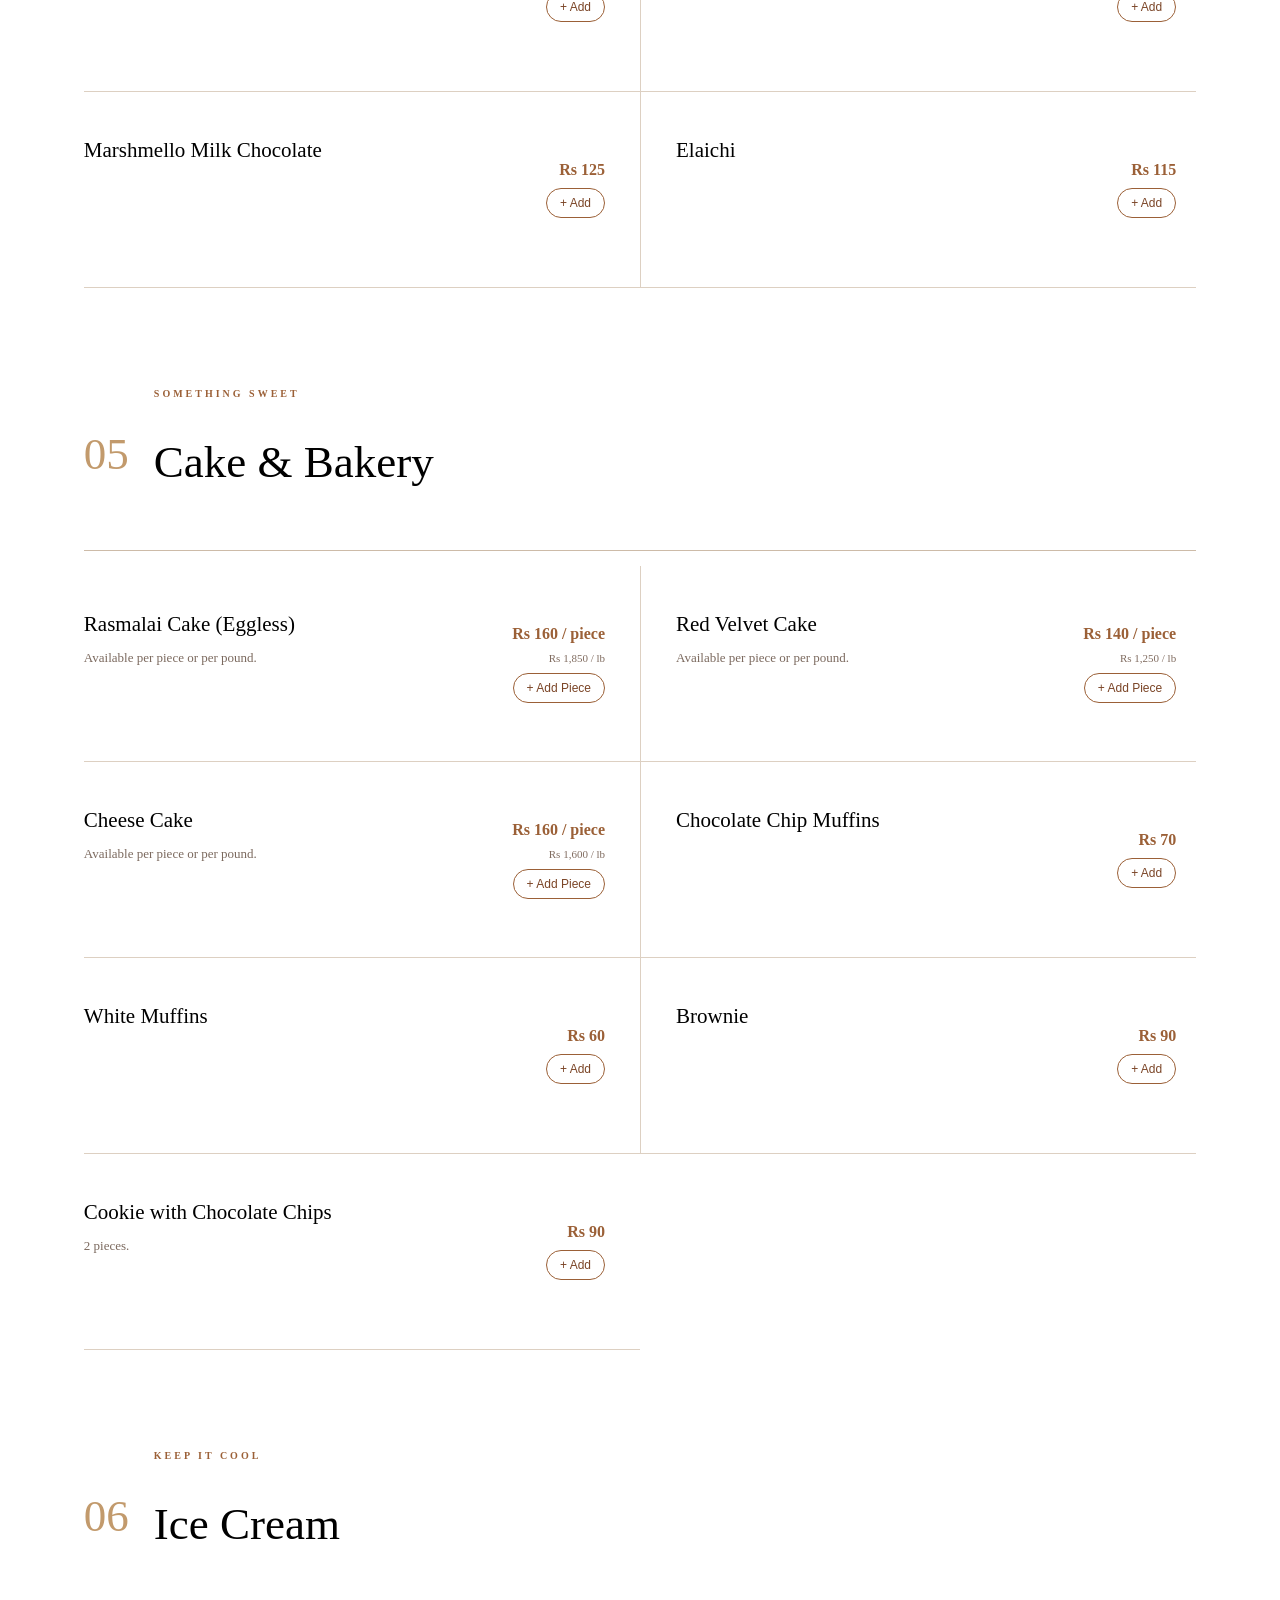
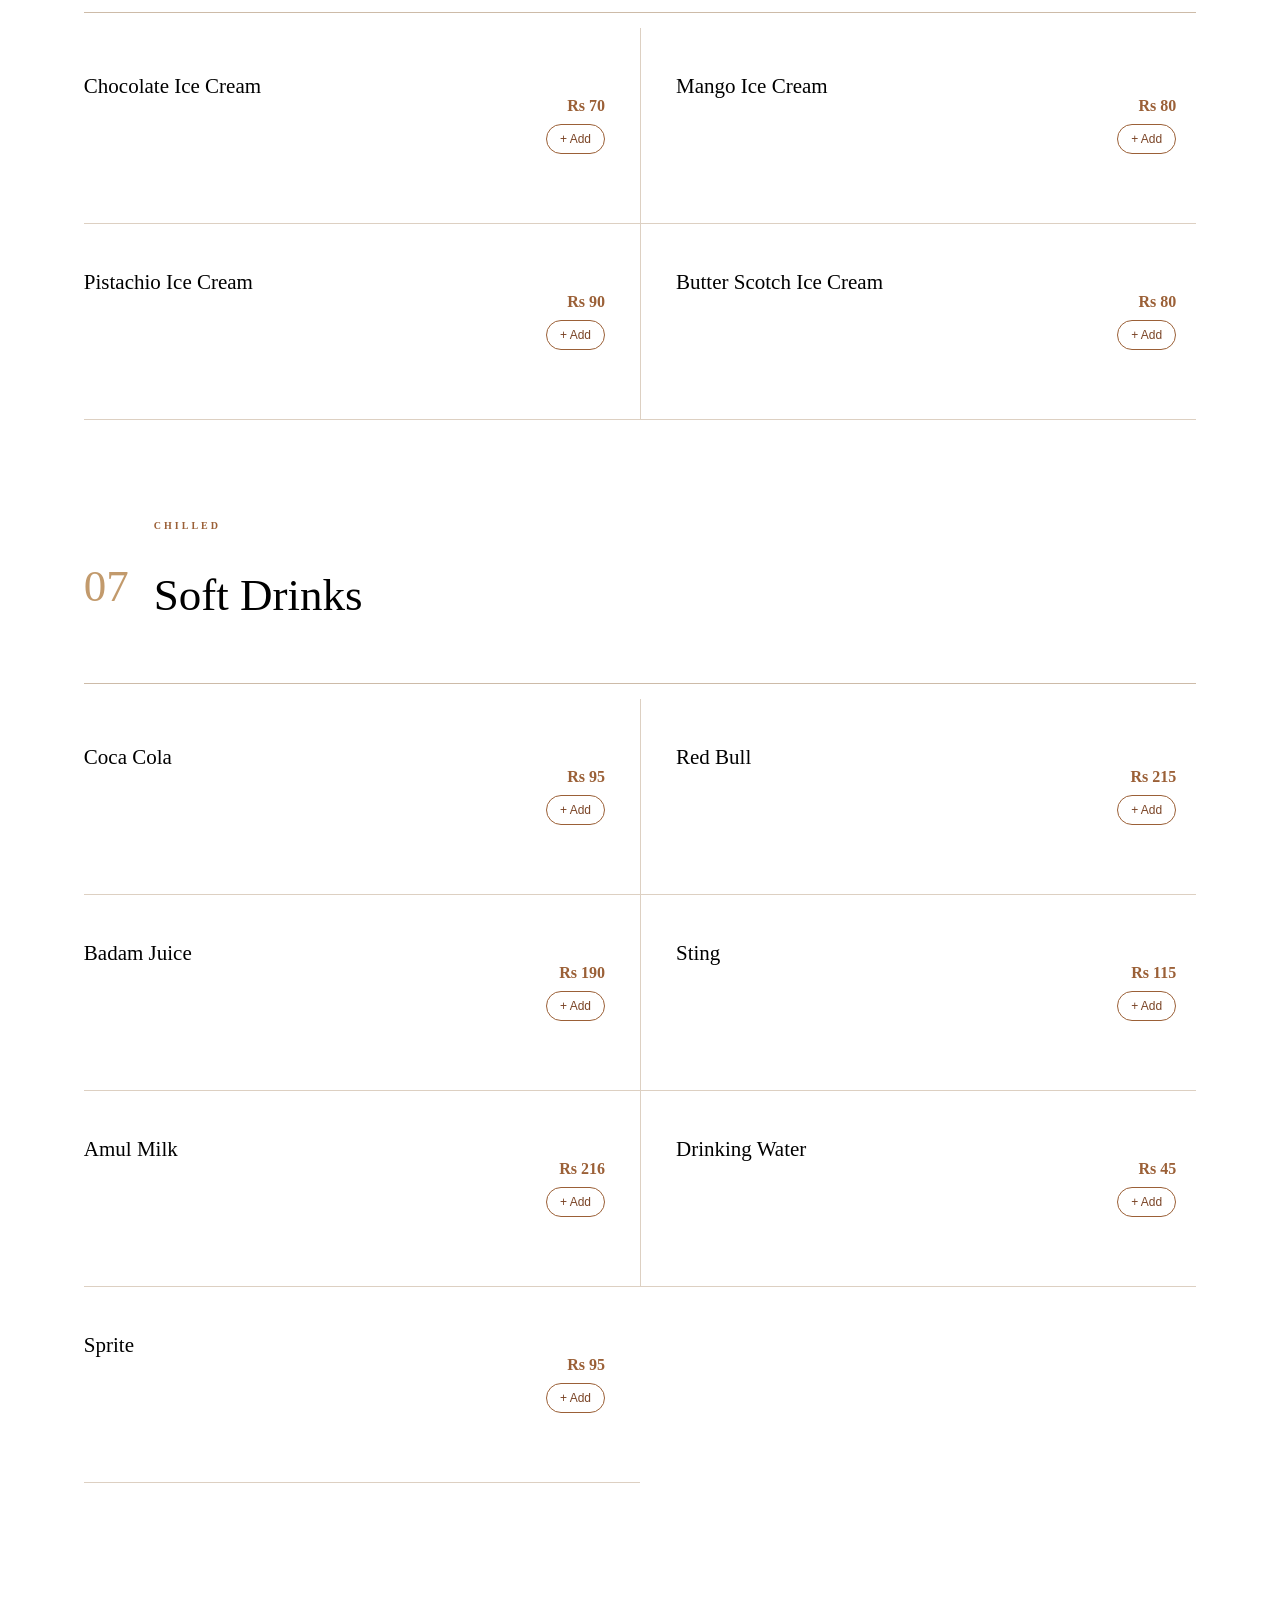
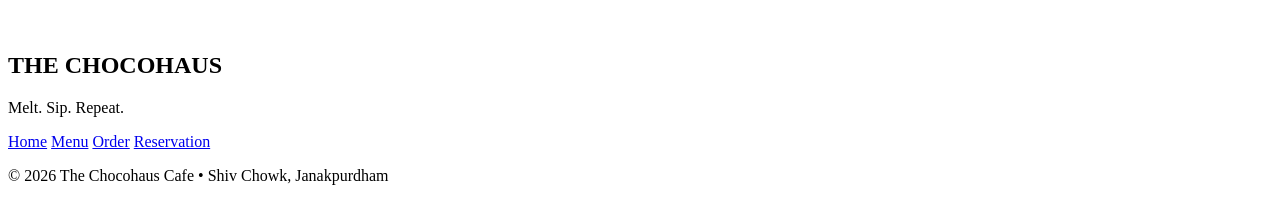
==== commit b0ae5f53: "Update index.html" ====
--- a/index.html
+++ b/index.html
@@ -38,7 +38,57 @@
   </p>
 </section>
 
-
+<section class="about-home" id="about">
+
+  <div class="about-small-title">
+    OUR STORY
+  </div>
+
+  <h2>
+    Welcome to<br>
+    <span>The Chocohaus Cafe</span>
+  </h2>
+
+  <div class="established">
+    EST. श्रावण १२, २०८३
+  </div>
+
+  <div class="about-divider">
+    <span>✦</span>
+  </div>
+
+  <p class="about-intro">
+    The Chocohaus Cafe was created as a warm and welcoming place
+    where good food, chocolate, coffee and beautiful moments come together.
+  </p>
+
+  <p>
+    Located in the heart of <strong>Shiv Chowk, Janakpurdham</strong>,
+    we invite you to relax, enjoy your favourites and create memories
+    with the people who matter.
+  </p>
+
+  <p>
+    Whether you're joining us for a cup of coffee, something sweet,
+    a delicious meal or simply a little time together,
+    we're delighted to have you here.
+  </p>
+
+  <p class="guest-message">
+    To every guest who walks through our doors —
+    <strong>welcome to The Chocohaus family.</strong>
+  </p>
+
+  <div class="about-signature">
+    Melt. Sip. Repeat.
+  </div>
+
+  <a href="menu.html" class="explore-menu-btn">
+    EXPLORE OUR MENU
+    <span>→</span>
+  </a>
+
+</section>
 <section class="menu-section">
 
   <div class="category-buttons">
--- a/style.css
+++ b/style.css
@@ -1,81 +1,256 @@
-* {
-  margin: 0;
-  padding: 0;
-  box-sizing: border-box;
-}
-
-body {
-  font-family: Arial, sans-serif;
-  background: #fffaf6;
-  color: #3b2416;
-  line-height: 1.6;
-}
-
-header {
+/* ==================================
+   MENU PAGE
+================================== */
+
+.menu-hero {
+  padding: 100px 7% 80px;
+  background: #efe1ce;
   text-align: center;
-  padding: 25px;
-  background: #4b2e20;
-  color: white;
-}
-
-nav {
-  margin-top: 15px;
-}
-
-nav a {
-  color: white;
-  text-decoration: none;
-  margin: 10px;
-}
-
-section {
-  padding: 60px 20px;
-  max-width: 1000px;
+}
+
+.menu-hero h1 {
+  font-family: Georgia, "Times New Roman", serif;
+  font-size: clamp(60px, 8vw, 105px);
+  font-weight: 400;
+  line-height: 1;
+}
+
+.menu-hero > p:last-child {
+  max-width: 600px;
+  margin: 25px auto 0;
+  color: #6d584c;
+}
+
+.menu-section {
+  max-width: 1200px;
   margin: auto;
-}
-
-#home {
-  min-height: 500px;
-  text-align: center;
+  padding: 50px 6% 130px;
+}
+
+.category-buttons {
+  display: flex;
+  gap: 10px;
+  overflow-x: auto;
+  padding: 10px 0 25px;
+  position: sticky;
+  top: 0;
+  background: #f8f2e9;
+  z-index: 20;
+}
+
+.category-btn {
+  flex: 0 0 auto;
+  border: 1px solid #cdbba8;
+  background: transparent;
+  color: #493329;
+  padding: 11px 18px;
+  cursor: pointer;
+  border-radius: 30px;
+}
+
+.category-btn.active,
+.category-btn:hover {
+  background: #321a12;
+  color: white;
+  border-color: #321a12;
+}
+
+.menu-category {
+  padding: 75px 0 20px;
+}
+
+.menu-category-heading {
+  display: flex;
+  align-items: center;
+  gap: 25px;
+  border-bottom: 1px solid #cdbba8;
+  padding-bottom: 25px;
+  margin-bottom: 15px;
+}
+
+.menu-category-heading > p {
+  font-family: Georgia, serif;
+  font-size: 45px;
+  color: #c29a6c;
+}
+
+.menu-category-heading span {
+  font-size: 10px;
+  letter-spacing: 3px;
+  color: #9b6037;
+  font-weight: bold;
+}
+
+.menu-category-heading h2 {
+  font-family: Georgia, serif;
+  font-size: 45px;
+  font-weight: 400;
+  line-height: 1.1;
+}
+
+.category-note {
+  margin: 20px 0;
+  color: #705b4f;
+}
+
+.menu-items {
+  display: grid;
+  grid-template-columns: 1fr 1fr;
+}
+
+.menu-item {
+  min-height: 145px;
+  padding: 25px 20px 25px 0;
+  border-bottom: 1px solid #ddd0c2;
+  display: flex;
+  justify-content: space-between;
+  gap: 25px;
+}
+
+.menu-item:nth-child(odd) {
+  padding-right: 35px;
+}
+
+.menu-item:nth-child(even) {
+  padding-left: 35px;
+  border-left: 1px solid #ddd0c2;
+}
+
+.menu-item h3 {
+  font-family: Georgia, serif;
+  font-size: 21px;
+  font-weight: 400;
+  margin-bottom: 6px;
+}
+
+.menu-item p {
+  color: #7b695e;
+  font-size: 13px;
+  max-width: 350px;
+}
+
+.item-action {
+  min-width: 105px;
   display: flex;
   flex-direction: column;
+  align-items: flex-end;
   justify-content: center;
-}
-
-h2 {
-  margin-bottom: 20px;
-}
-
-a,
-button {
-  display: inline-block;
-  padding: 12px 22px;
-  margin: 10px;
-  background: #4b2e20;
-  color: white;
-  border: none;
-  border-radius: 8px;
-  text-decoration: none;
+  gap: 9px;
+}
+
+.item-action strong {
+  color: #9b6037;
+  white-space: nowrap;
+}
+
+.secondary-price {
+  font-size: 11px;
+  color: #806c60;
+  white-space: nowrap;
+}
+
+.add-btn {
+  border: 1px solid #9b6037;
+  background: transparent;
+  color: #7b4527;
+  border-radius: 20px;
+  padding: 7px 13px;
   cursor: pointer;
-}
-
-form {
+  font-size: 12px;
+}
+
+.add-btn:hover {
+  background: #321a12;
+  color: white;
+}
+
+.add-btn.added {
+  background: #321a12;
+  color: white;
+}
+
+.floating-cart {
+  display: none;
+  position: fixed;
+  bottom: 20px;
+  left: 50%;
+  transform: translateX(-50%);
+  width: min(500px, calc(100% - 30px));
+  padding: 14px 20px;
+  background: #321a12;
+  color: white;
+  z-index: 1000;
+  justify-content: space-between;
+  align-items: center;
+  box-shadow: 0 8px 30px rgba(0,0,0,.25);
+}
+
+.floating-cart.visible {
+  display: flex;
+}
+
+.floating-cart div {
   display: flex;
   flex-direction: column;
-  max-width: 500px;
-}
-
-input,
-textarea {
-  padding: 12px;
-  margin-bottom: 12px;
-  border: 1px solid #ccc;
-  border-radius: 6px;
-}
-
-footer {
-  text-align: center;
-  padding: 25px;
-  background: #4b2e20;
-  color: white;
-}+}
+
+.floating-cart span {
+  font-size: 12px;
+  color: #d8c3b5;
+}
+
+.floating-cart > span {
+  color: white;
+  font-size: 15px;
+  font-weight: bold;
+}
+
+@media (max-width: 800px) {
+
+  .menu-hero {
+    padding: 70px 7% 60px;
+  }
+
+  .menu-hero h1 {
+    font-size: 60px;
+  }
+
+  .menu-section {
+    padding: 25px 6% 130px;
+  }
+
+  .category-buttons {
+    top: 0;
+  }
+
+  .menu-category {
+    padding-top: 55px;
+  }
+
+  .menu-category-heading h2 {
+    font-size: 36px;
+  }
+
+  .menu-category-heading > p {
+    font-size: 35px;
+  }
+
+  .menu-items {
+    grid-template-columns: 1fr;
+  }
+
+  .menu-item,
+  .menu-item:nth-child(odd),
+  .menu-item:nth-child(even) {
+    padding: 22px 0;
+    border-left: none;
+  }
+
+  .menu-item h3 {
+    font-size: 19px;
+  }
+
+  .item-action {
+    min-width: 90px;
+  }
+}
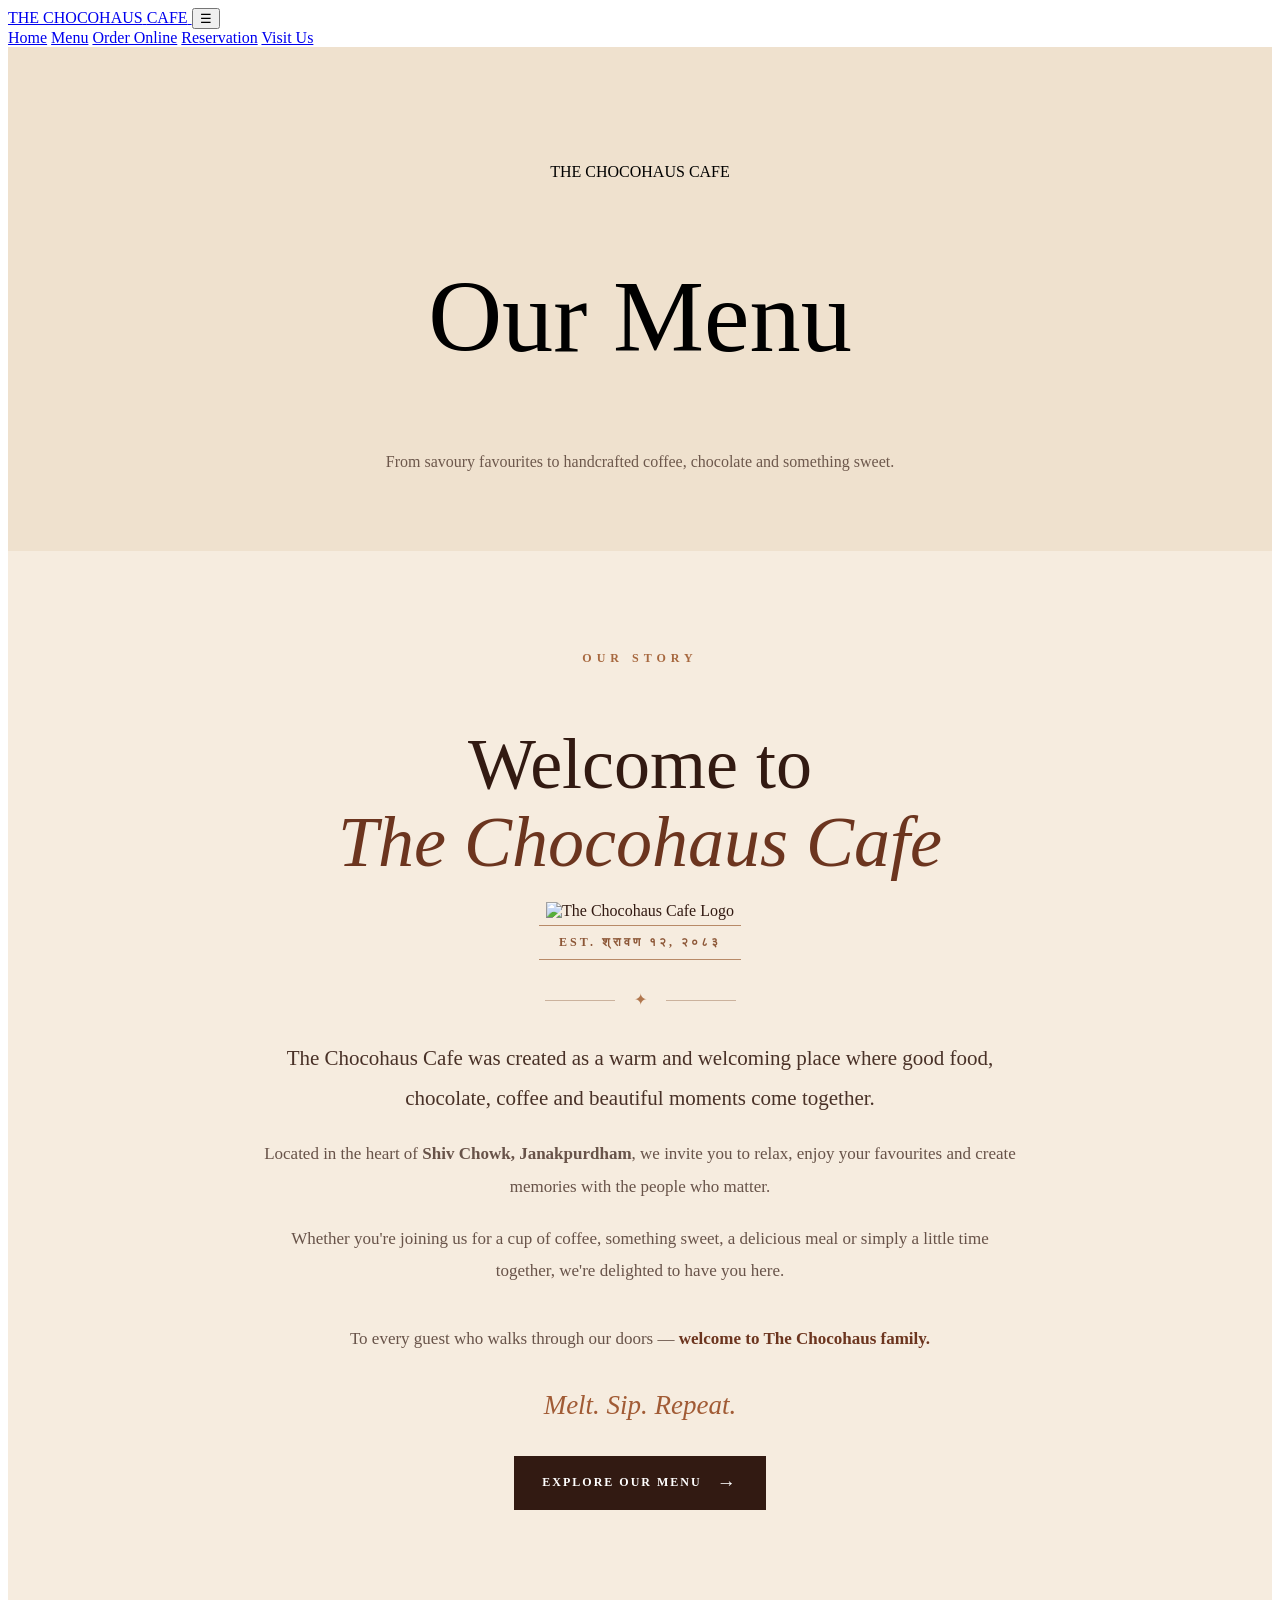
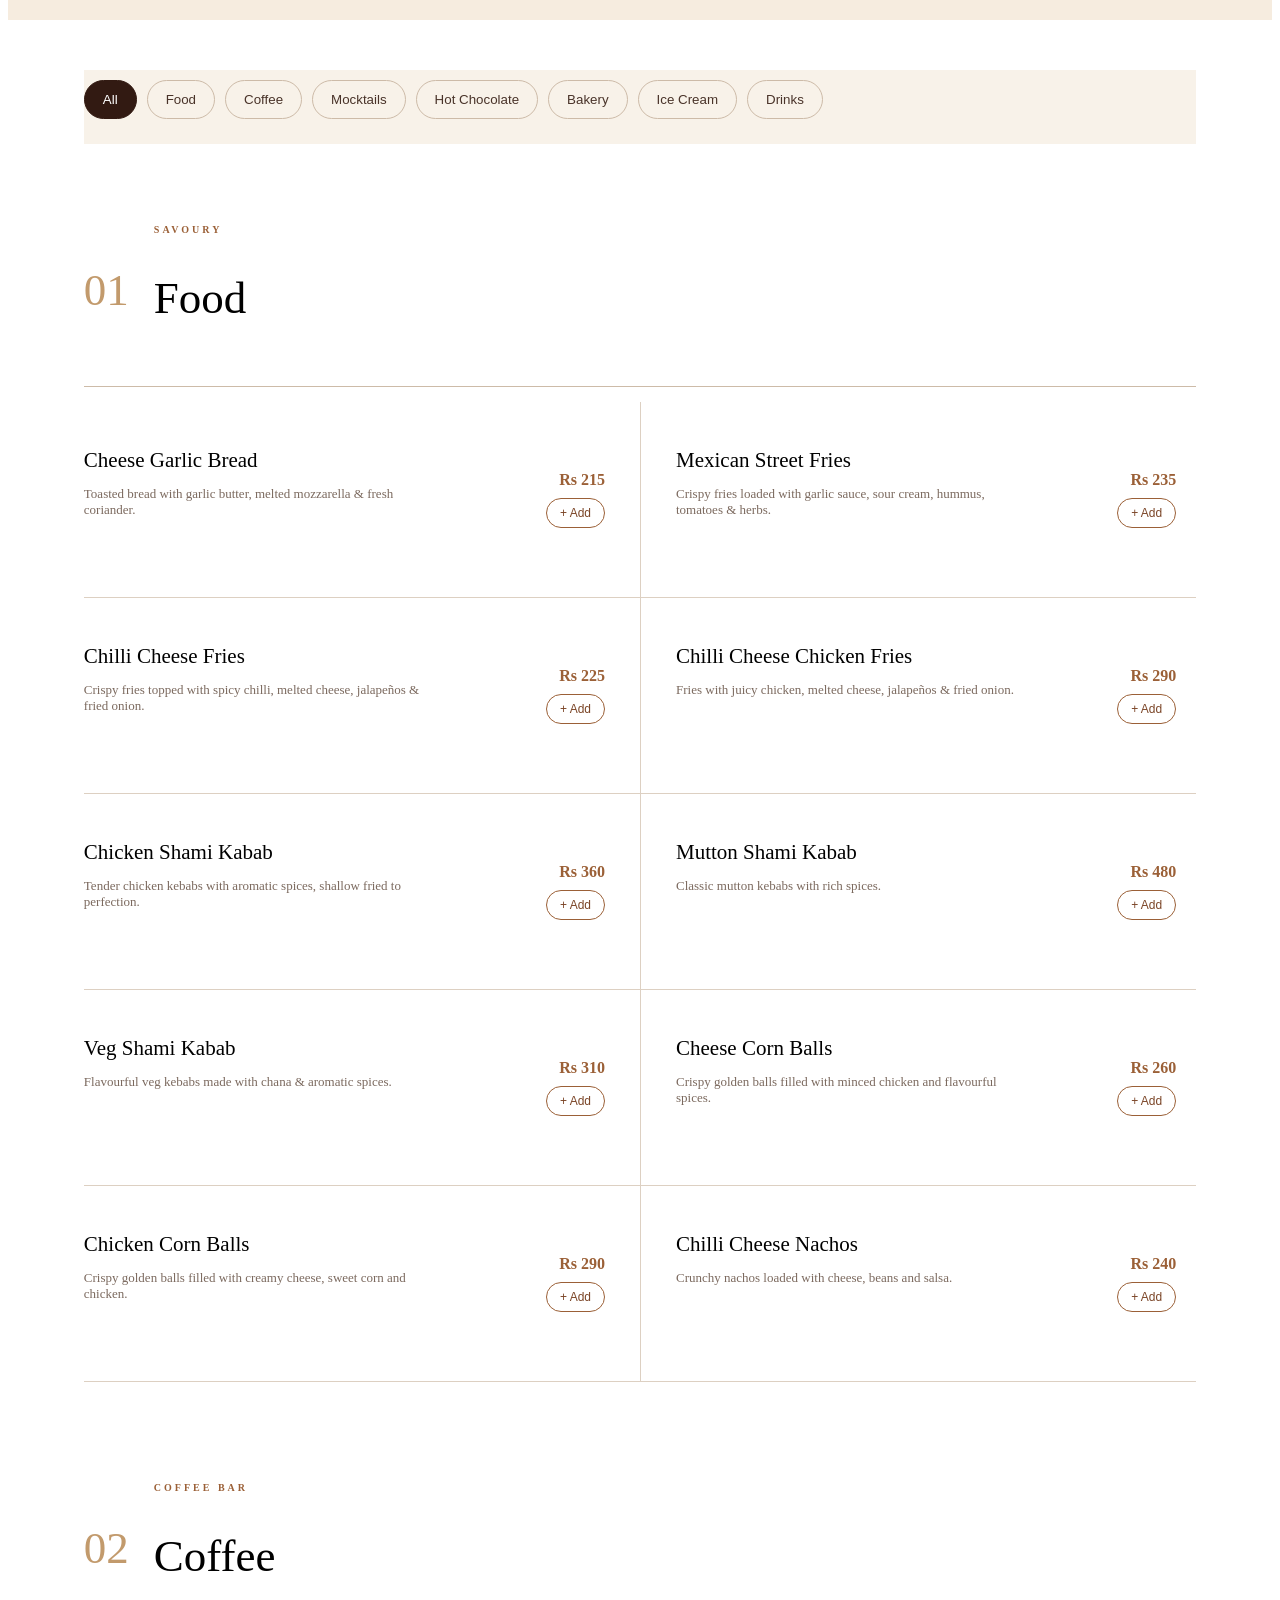
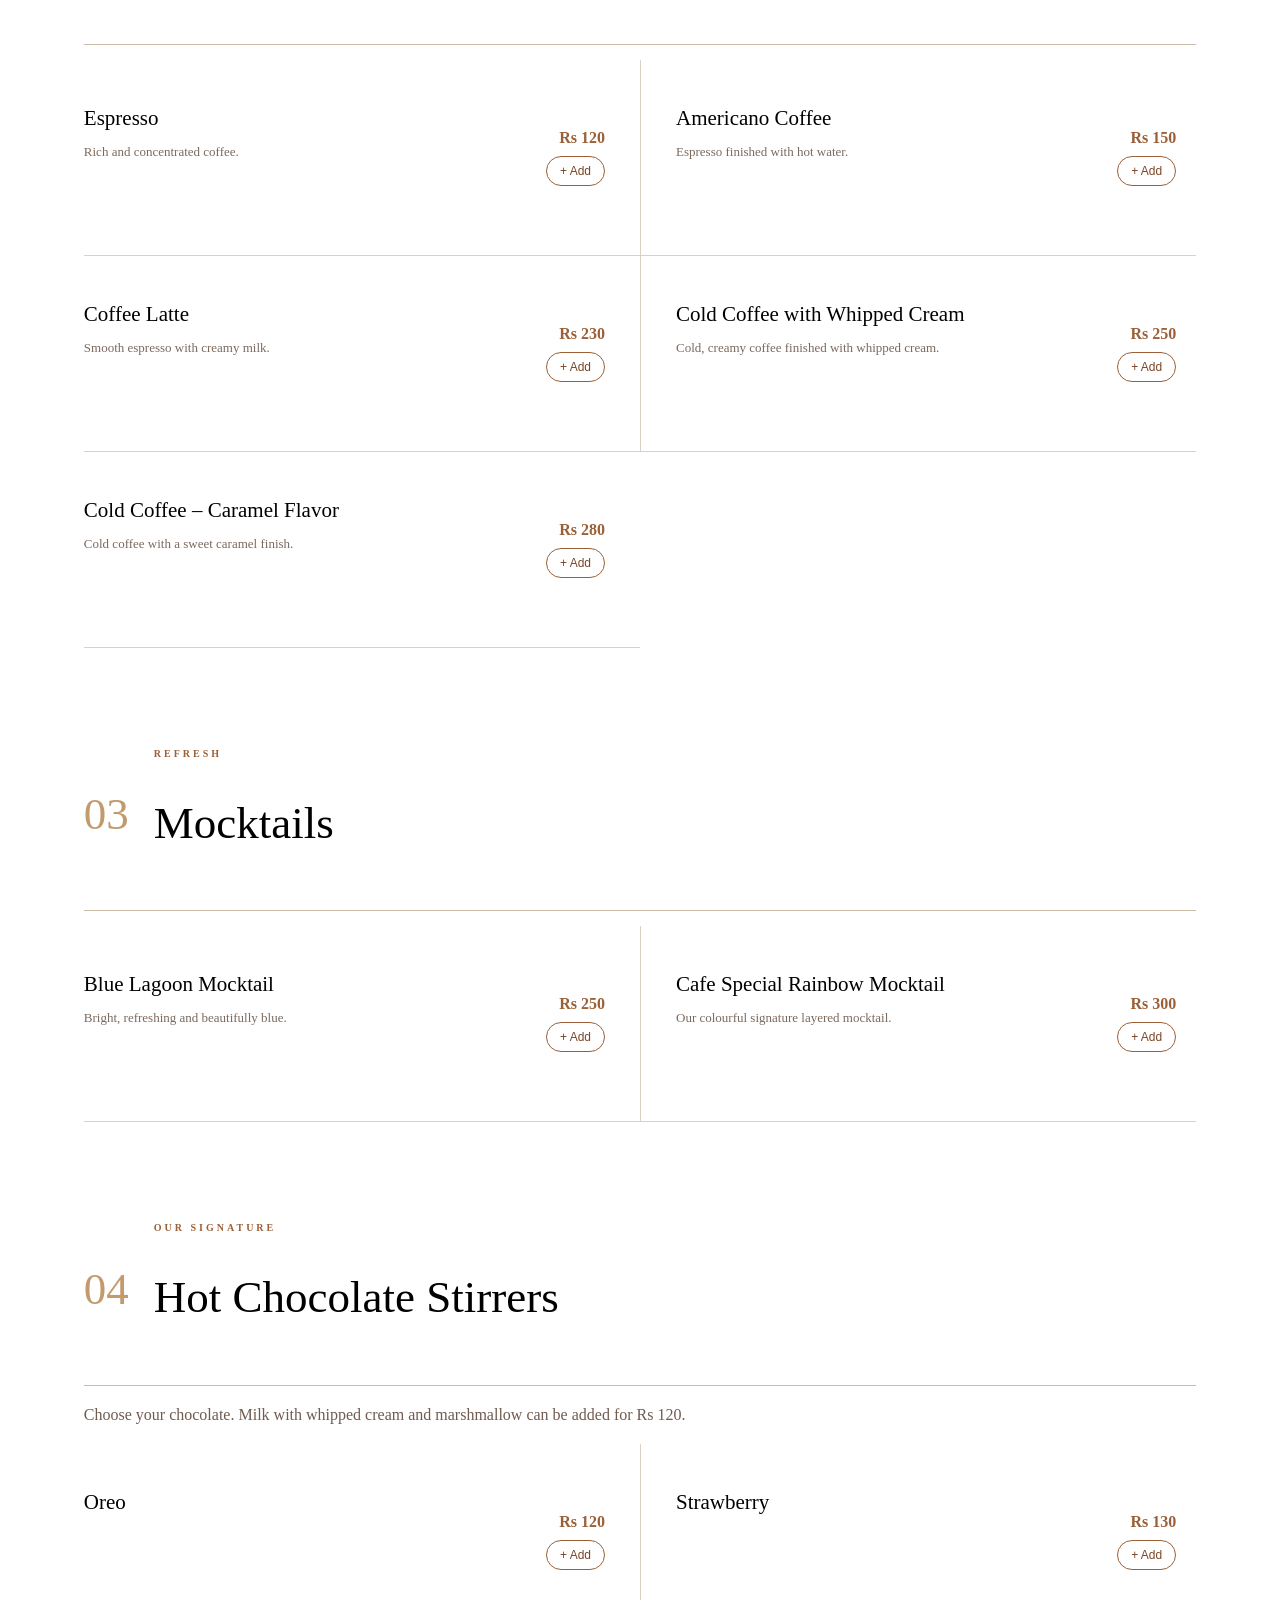
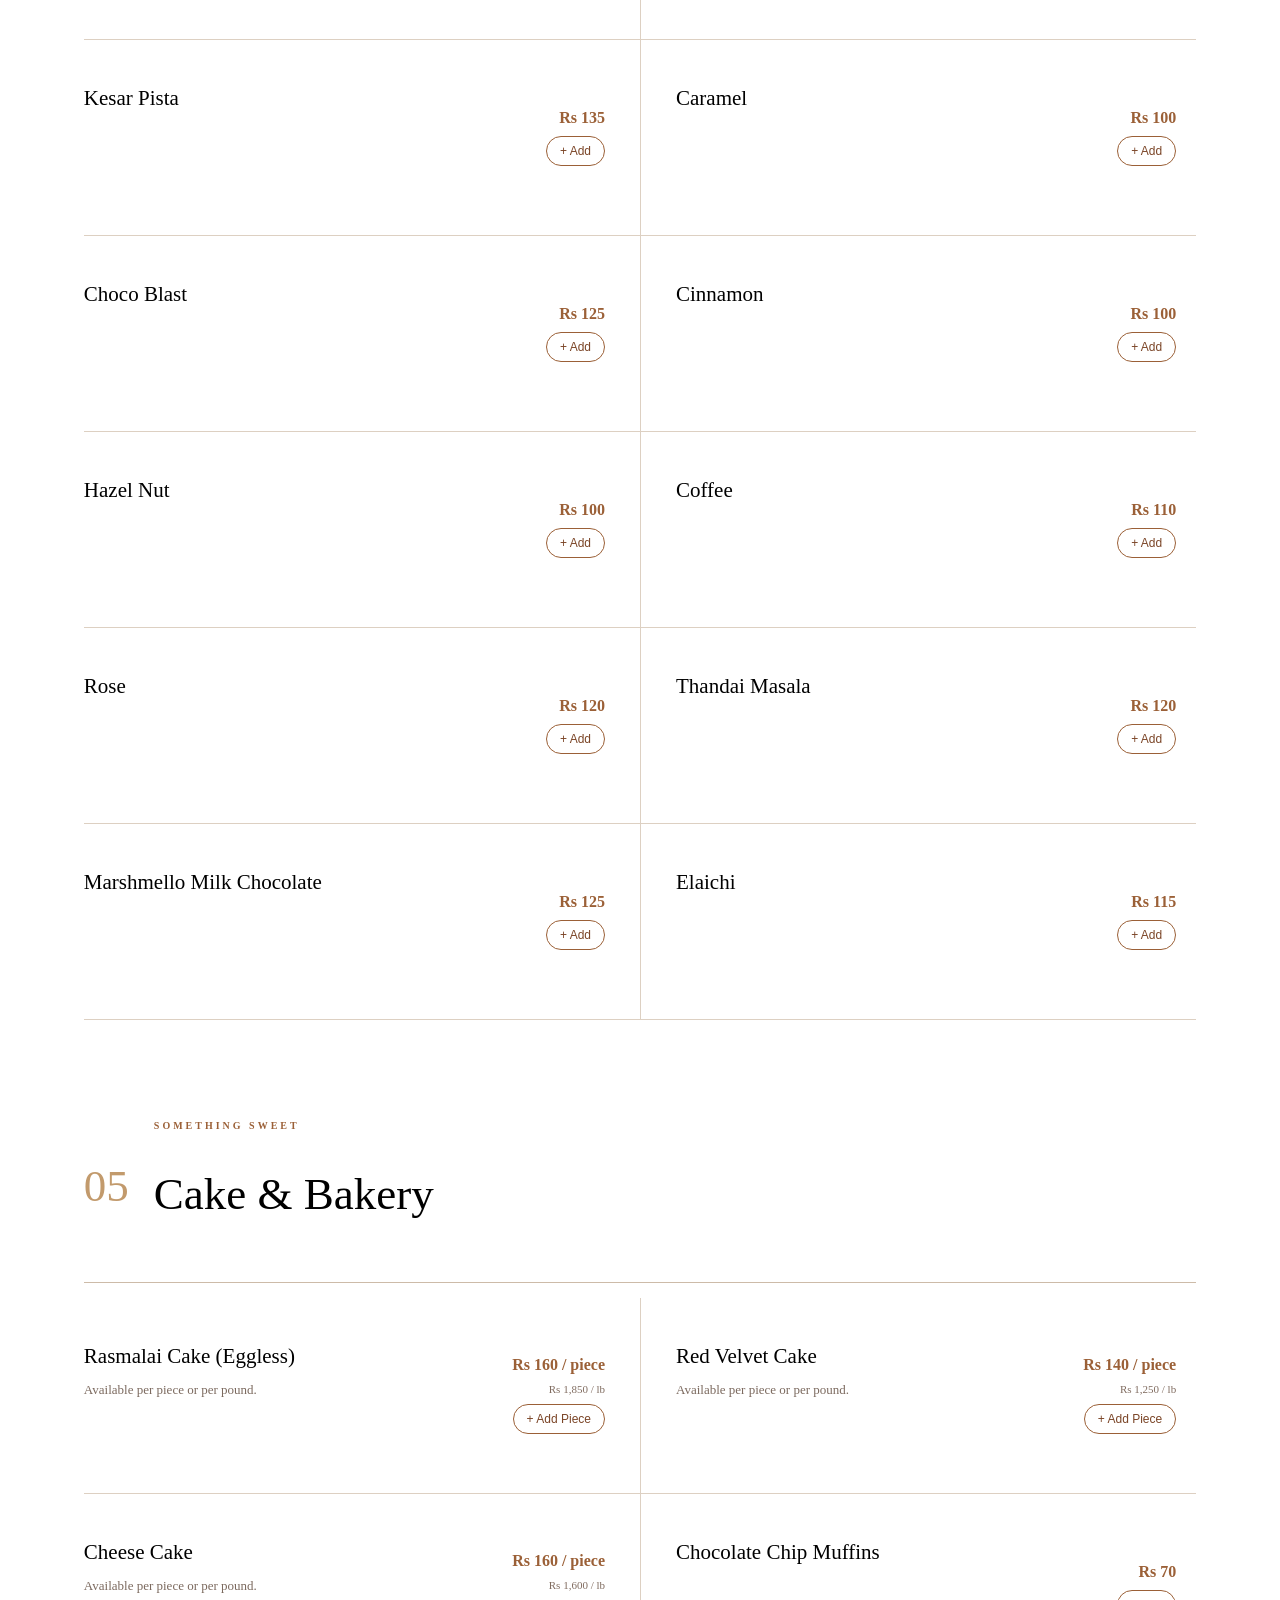
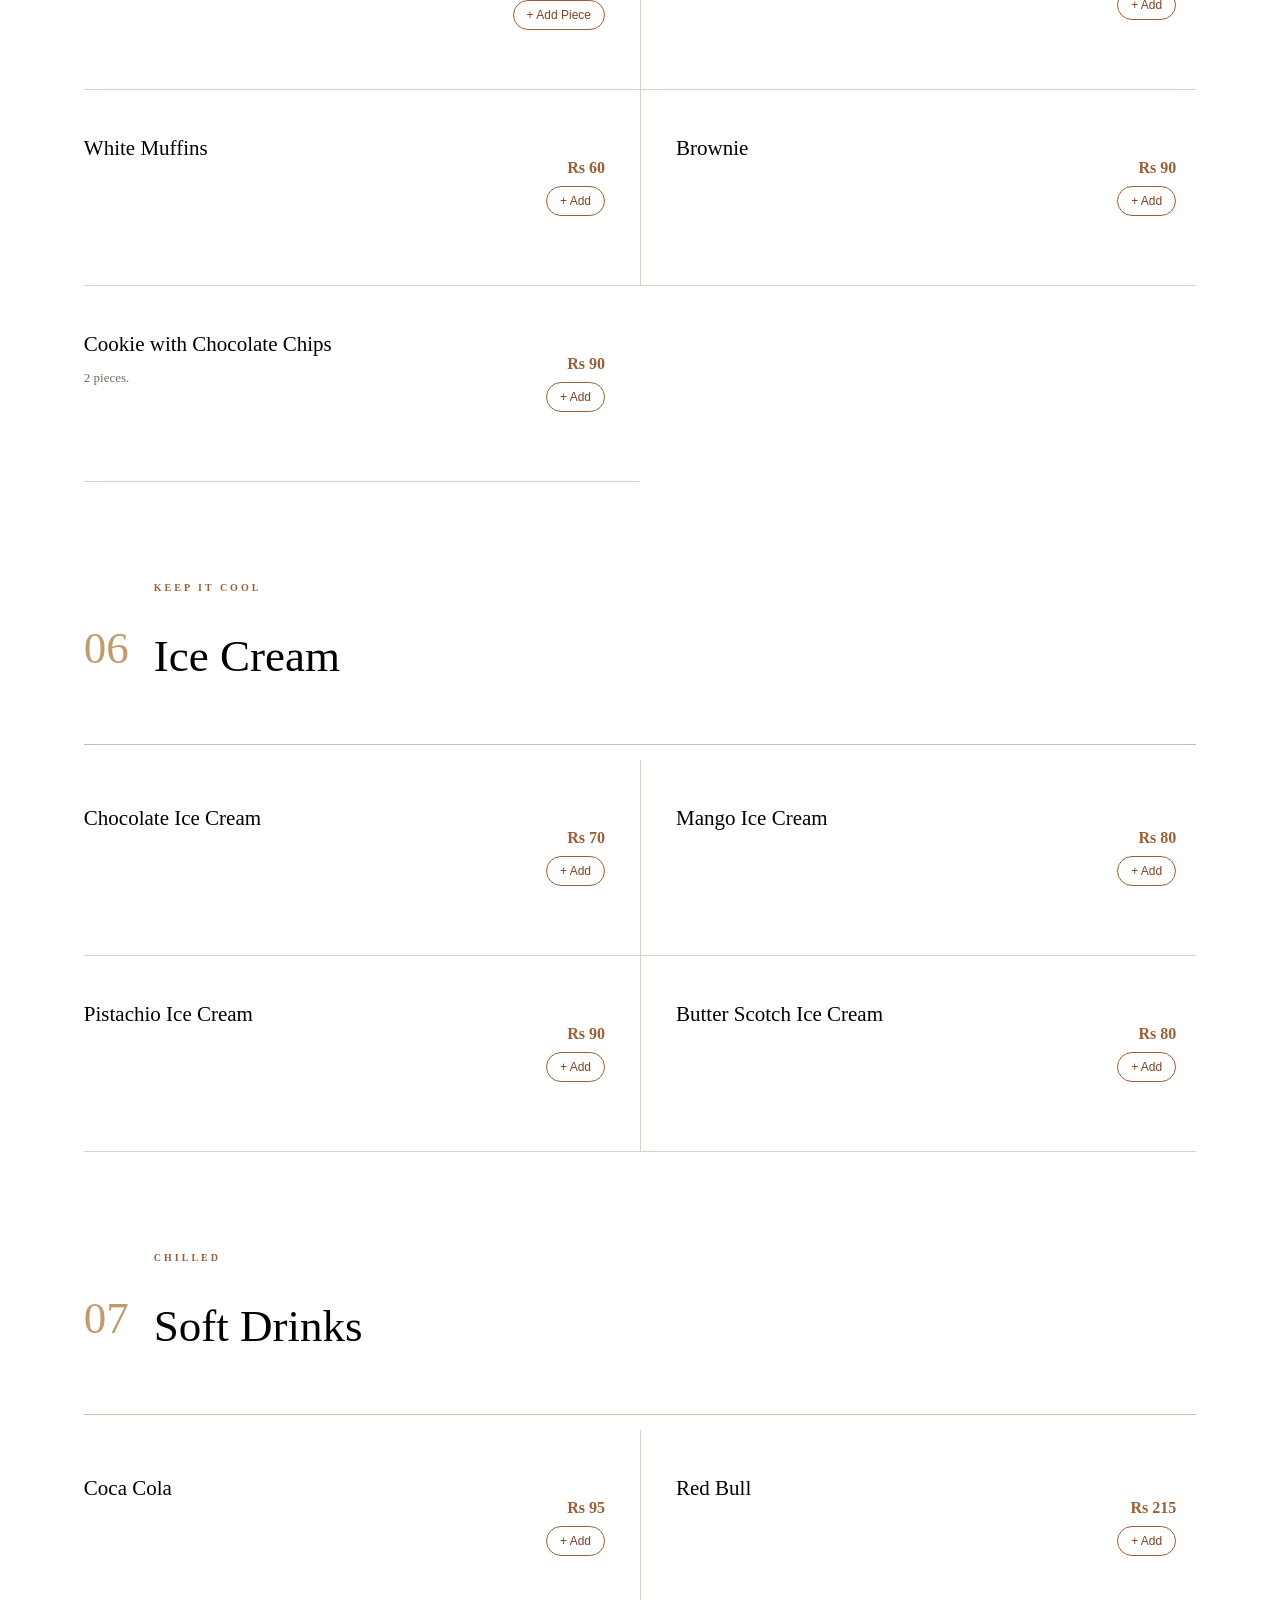
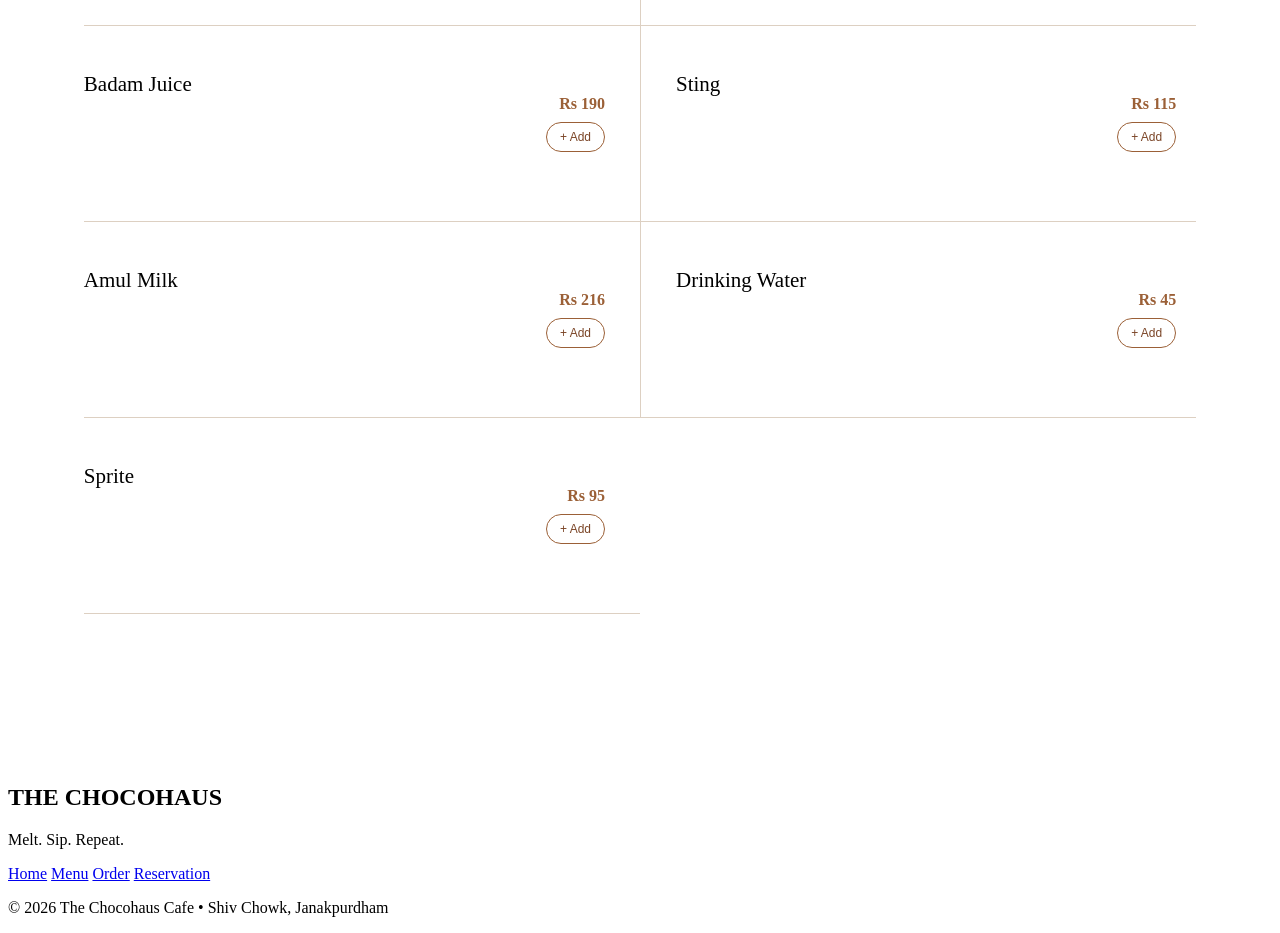
==== commit a319868a: "Update index.html" ====
--- a/index.html
+++ b/index.html
@@ -48,10 +48,13 @@
     Welcome to<br>
     <span>The Chocohaus Cafe</span>
   </h2>
-
-  <div class="established">
-    EST. श्रावण १२, २०८३
-  </div>
+  <div class="home-logo">
+  <img src="chocohaus-logo.jpg" alt="The Chocohaus Cafe Logo">
+</div>
+
+<div class="established">
+  EST. श्रावण १२, २०८३
+</div>
 
   <div class="about-divider">
     <span>✦</span>
--- a/style.css
+++ b/style.css
@@ -254,3 +254,162 @@
     min-width: 90px;
   }
 }
+/* =========================
+   HOME - ABOUT CHOCOHAUS
+========================= */
+
+.about-home {
+  background: #f6ecdf;
+  color: #321a12;
+  text-align: center;
+  padding: 100px 20px 110px;
+}
+
+.about-home > * {
+  max-width: 760px;
+  margin-left: auto;
+  margin-right: auto;
+}
+
+.about-small-title {
+  color: #a7683f;
+  font-size: 12px;
+  font-weight: 700;
+  letter-spacing: 5px;
+  margin-bottom: 22px;
+}
+
+.about-home h2 {
+  font-family: Georgia, "Times New Roman", serif;
+  font-size: clamp(42px, 6vw, 72px);
+  font-weight: 400;
+  line-height: 1.08;
+  margin-bottom: 20px;
+}
+
+.about-home h2 span {
+  font-style: italic;
+  color: #6c351f;
+}
+
+.established {
+  display: inline-block;
+  width: auto;
+  padding: 9px 20px;
+  margin-top: 5px;
+  border-top: 1px solid #b88a68;
+  border-bottom: 1px solid #b88a68;
+  color: #8c5636;
+  font-size: 12px;
+  font-weight: bold;
+  letter-spacing: 3px;
+}
+
+.about-divider {
+  margin-top: 30px;
+  margin-bottom: 30px;
+  color: #b1774e;
+}
+
+.about-divider::before,
+.about-divider::after {
+  content: "";
+  display: inline-block;
+  width: 70px;
+  height: 1px;
+  background: #cbb29d;
+  vertical-align: middle;
+  margin: 0 15px;
+}
+
+.about-home p {
+  font-family: Georgia, "Times New Roman", serif;
+  font-size: 17px;
+  line-height: 1.9;
+  color: #685349;
+  margin-bottom: 20px;
+}
+
+.about-home .about-intro {
+  font-size: 21px;
+  color: #493127;
+}
+
+.guest-message {
+  margin-top: 35px;
+}
+
+.about-home .guest-message strong {
+  color: #6c351f;
+}
+
+.about-signature {
+  font-family: Georgia, "Times New Roman", serif;
+  font-size: 27px;
+  font-style: italic;
+  color: #a15b35;
+  margin-top: 35px;
+  margin-bottom: 35px;
+}
+
+.explore-menu-btn {
+  display: inline-flex;
+  align-items: center;
+  gap: 15px;
+  background: #321a12;
+  color: #fff;
+  text-decoration: none;
+  padding: 16px 28px;
+  font-size: 12px;
+  font-weight: bold;
+  letter-spacing: 2px;
+  transition: 0.3s;
+}
+
+.explore-menu-btn:hover {
+  background: #9b6037;
+  transform: translateY(-2px);
+}
+
+.explore-menu-btn span {
+  font-size: 19px;
+}
+
+
+/* MOBILE */
+
+@media (max-width: 600px) {
+
+  .about-home {
+    padding: 70px 22px 80px;
+  }
+
+  .about-small-title {
+    font-size: 10px;
+    letter-spacing: 4px;
+  }
+
+  .about-home h2 {
+    font-size: 43px;
+  }
+
+  .about-home .about-intro {
+    font-size: 19px;
+  }
+
+  .about-home p {
+    font-size: 15px;
+    line-height: 1.8;
+  }
+
+  .about-divider::before,
+  .about-divider::after {
+    width: 40px;
+    margin: 0 10px;
+  }
+
+  .about-signature {
+    font-size: 24px;
+  }
+
+}
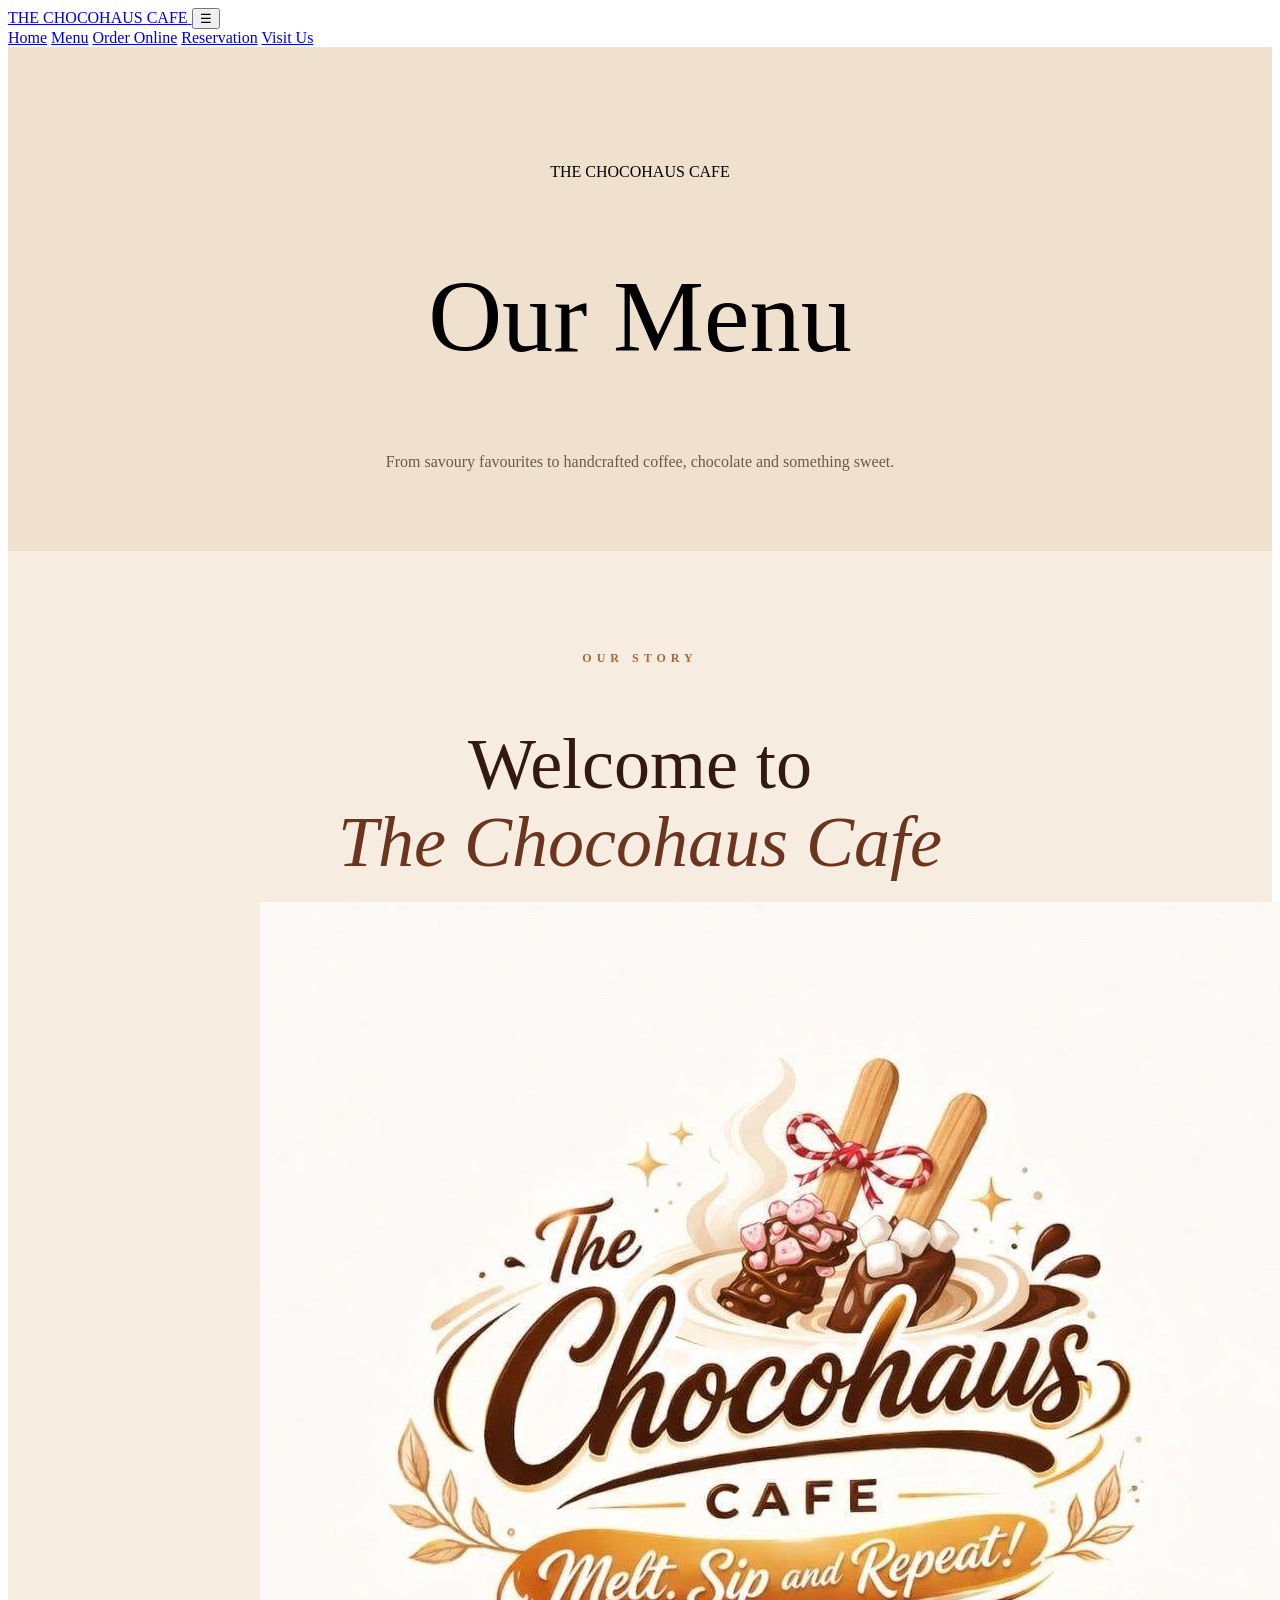
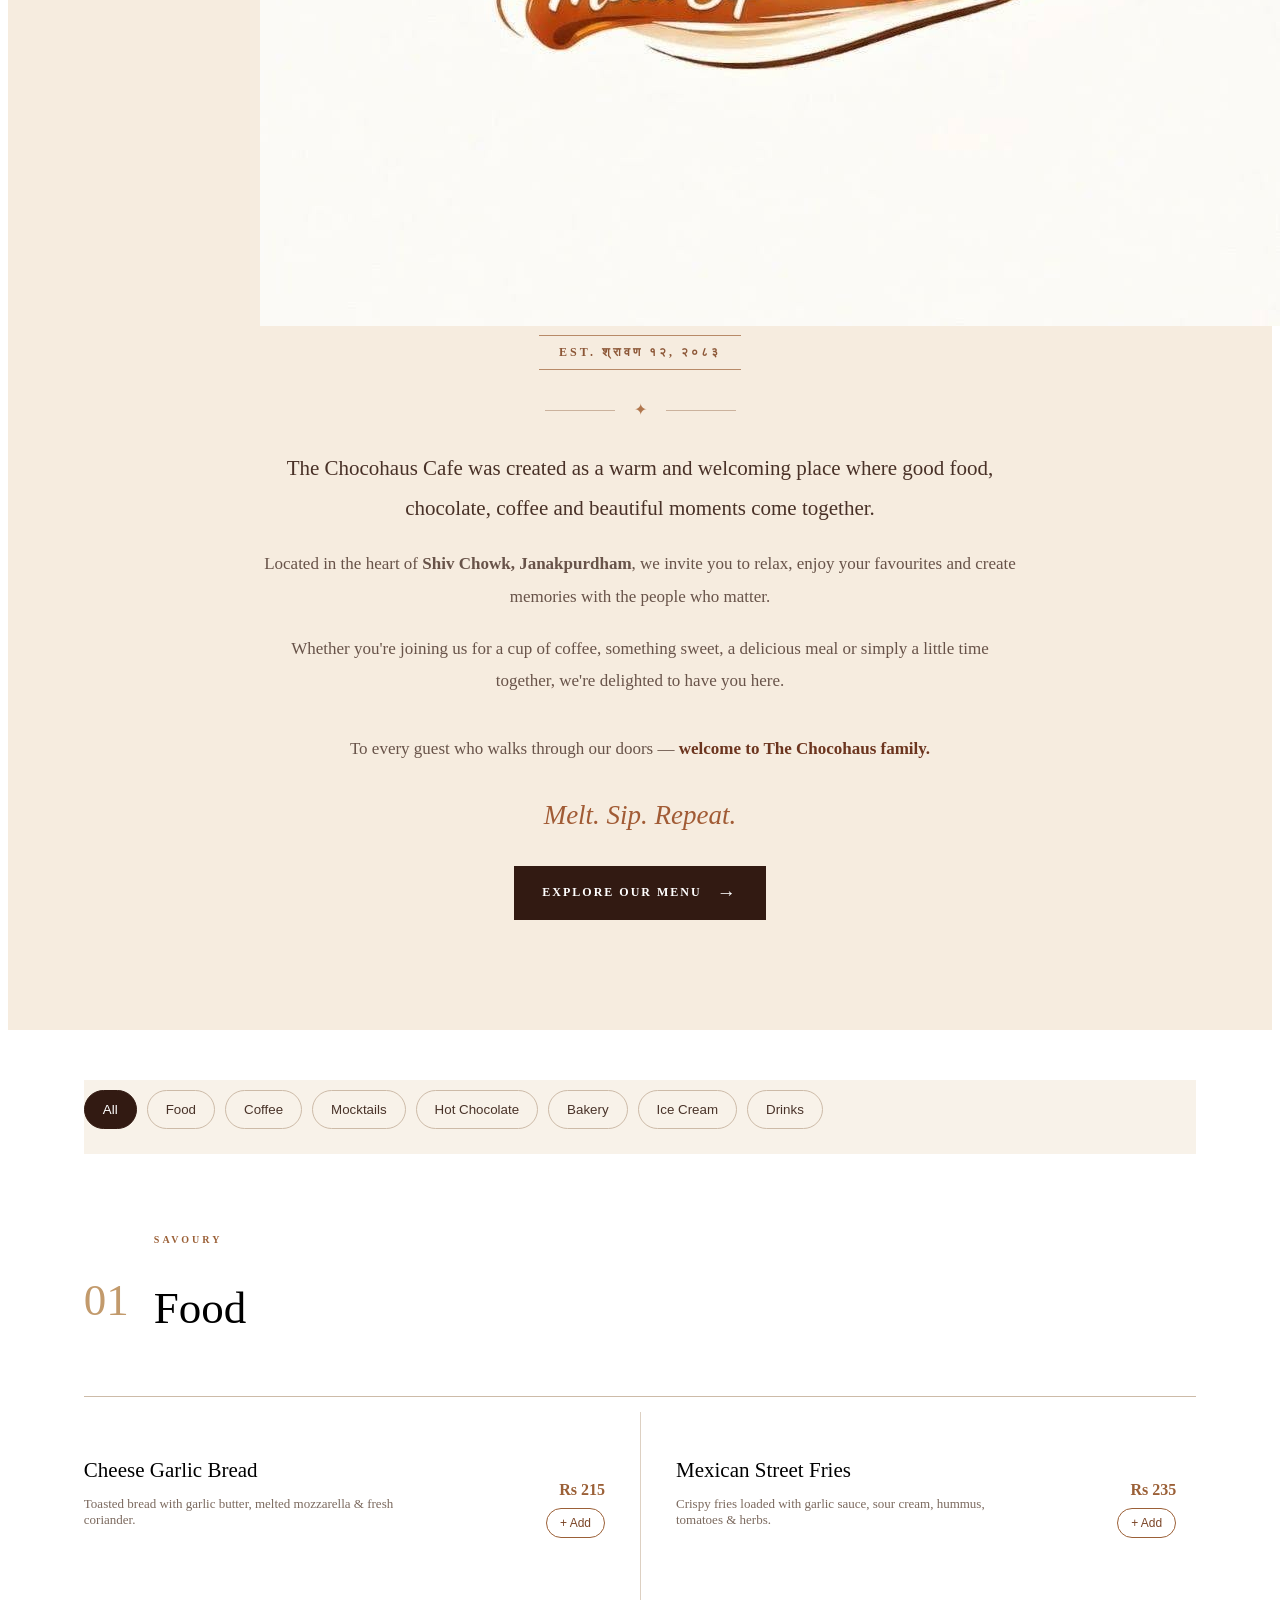
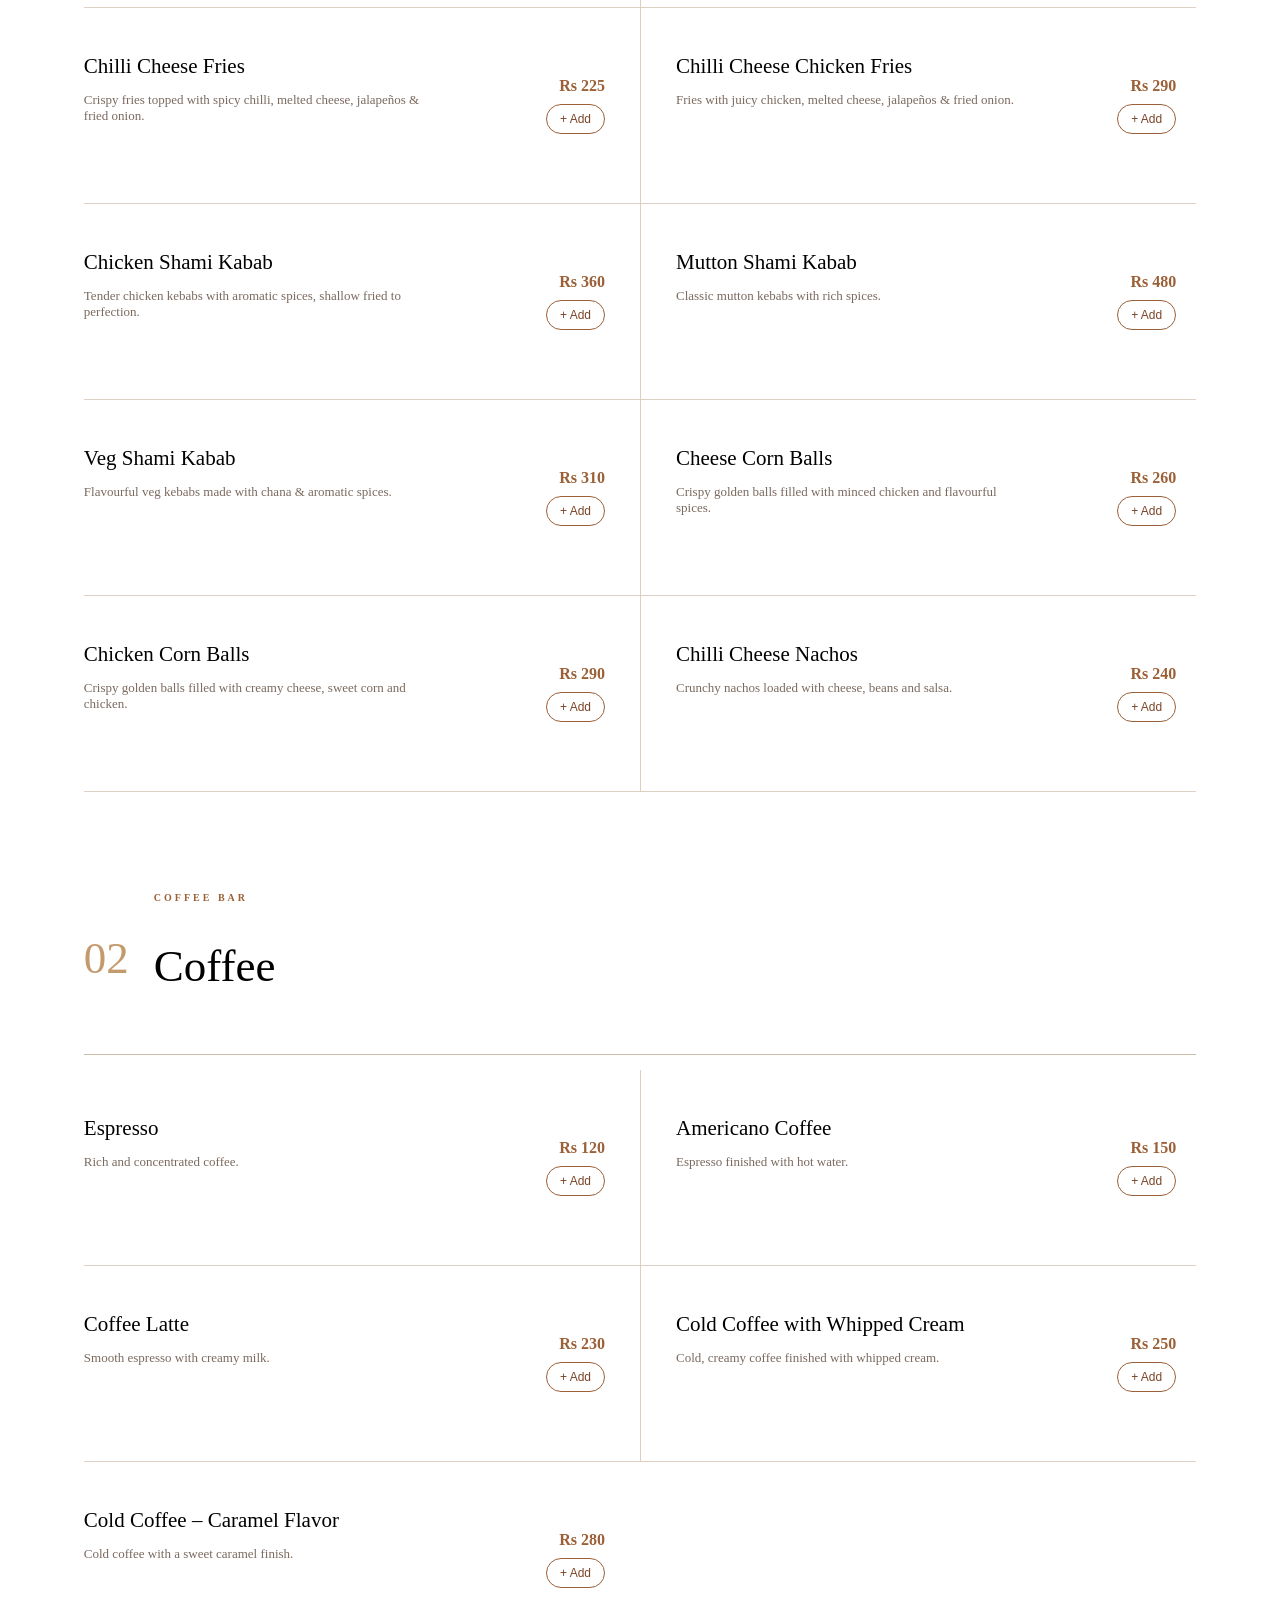
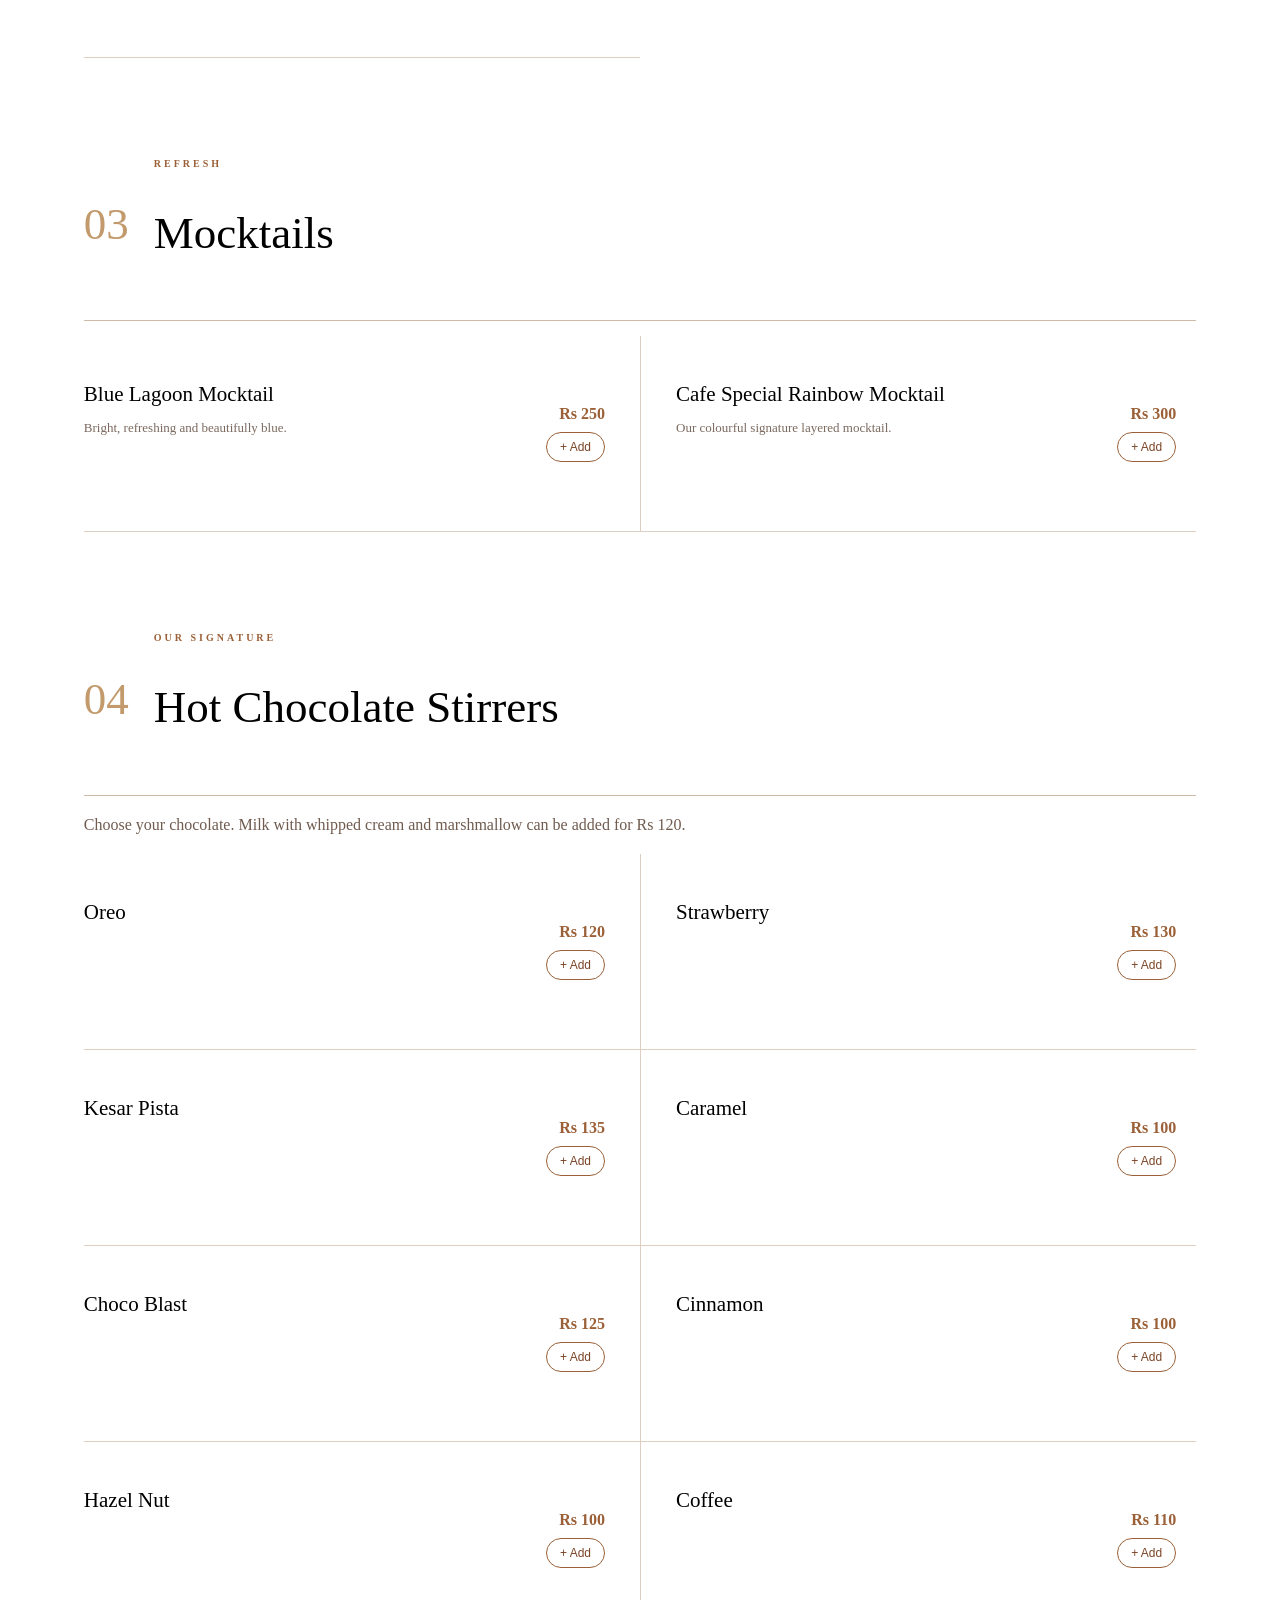
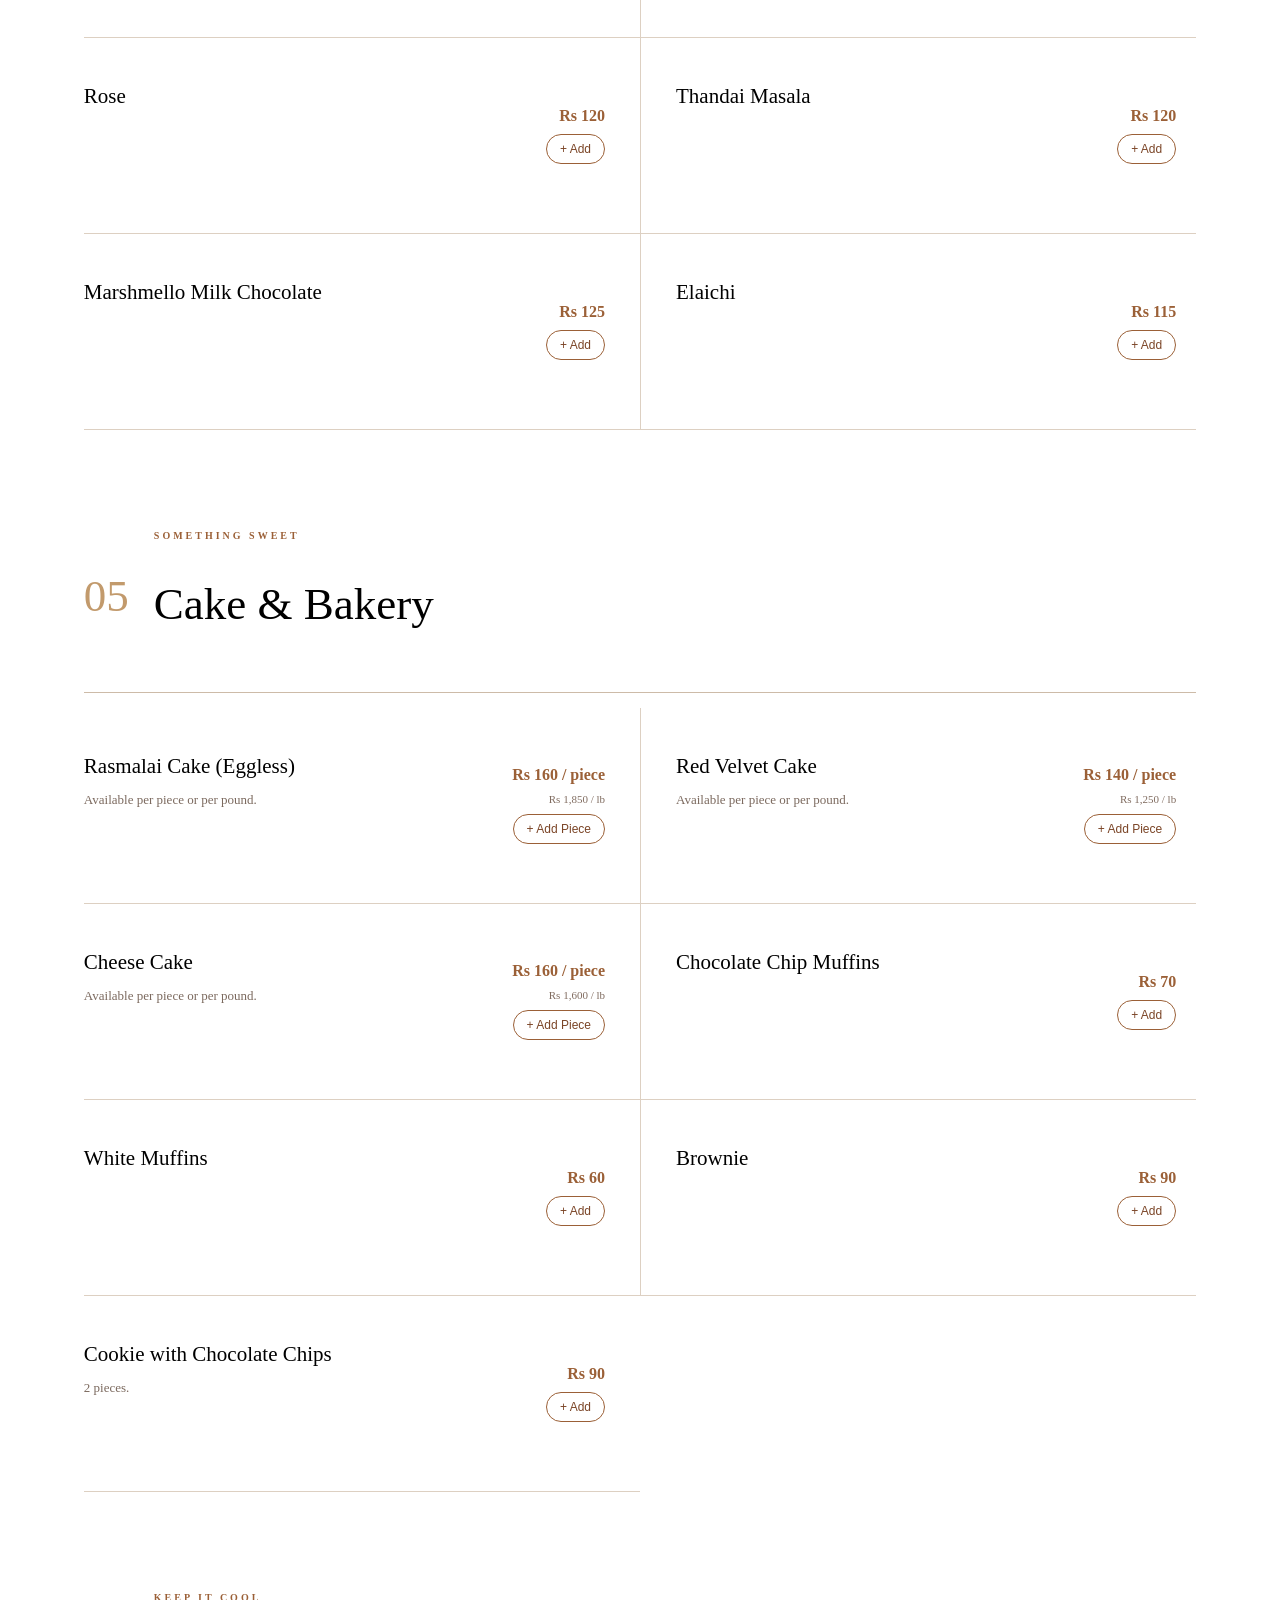
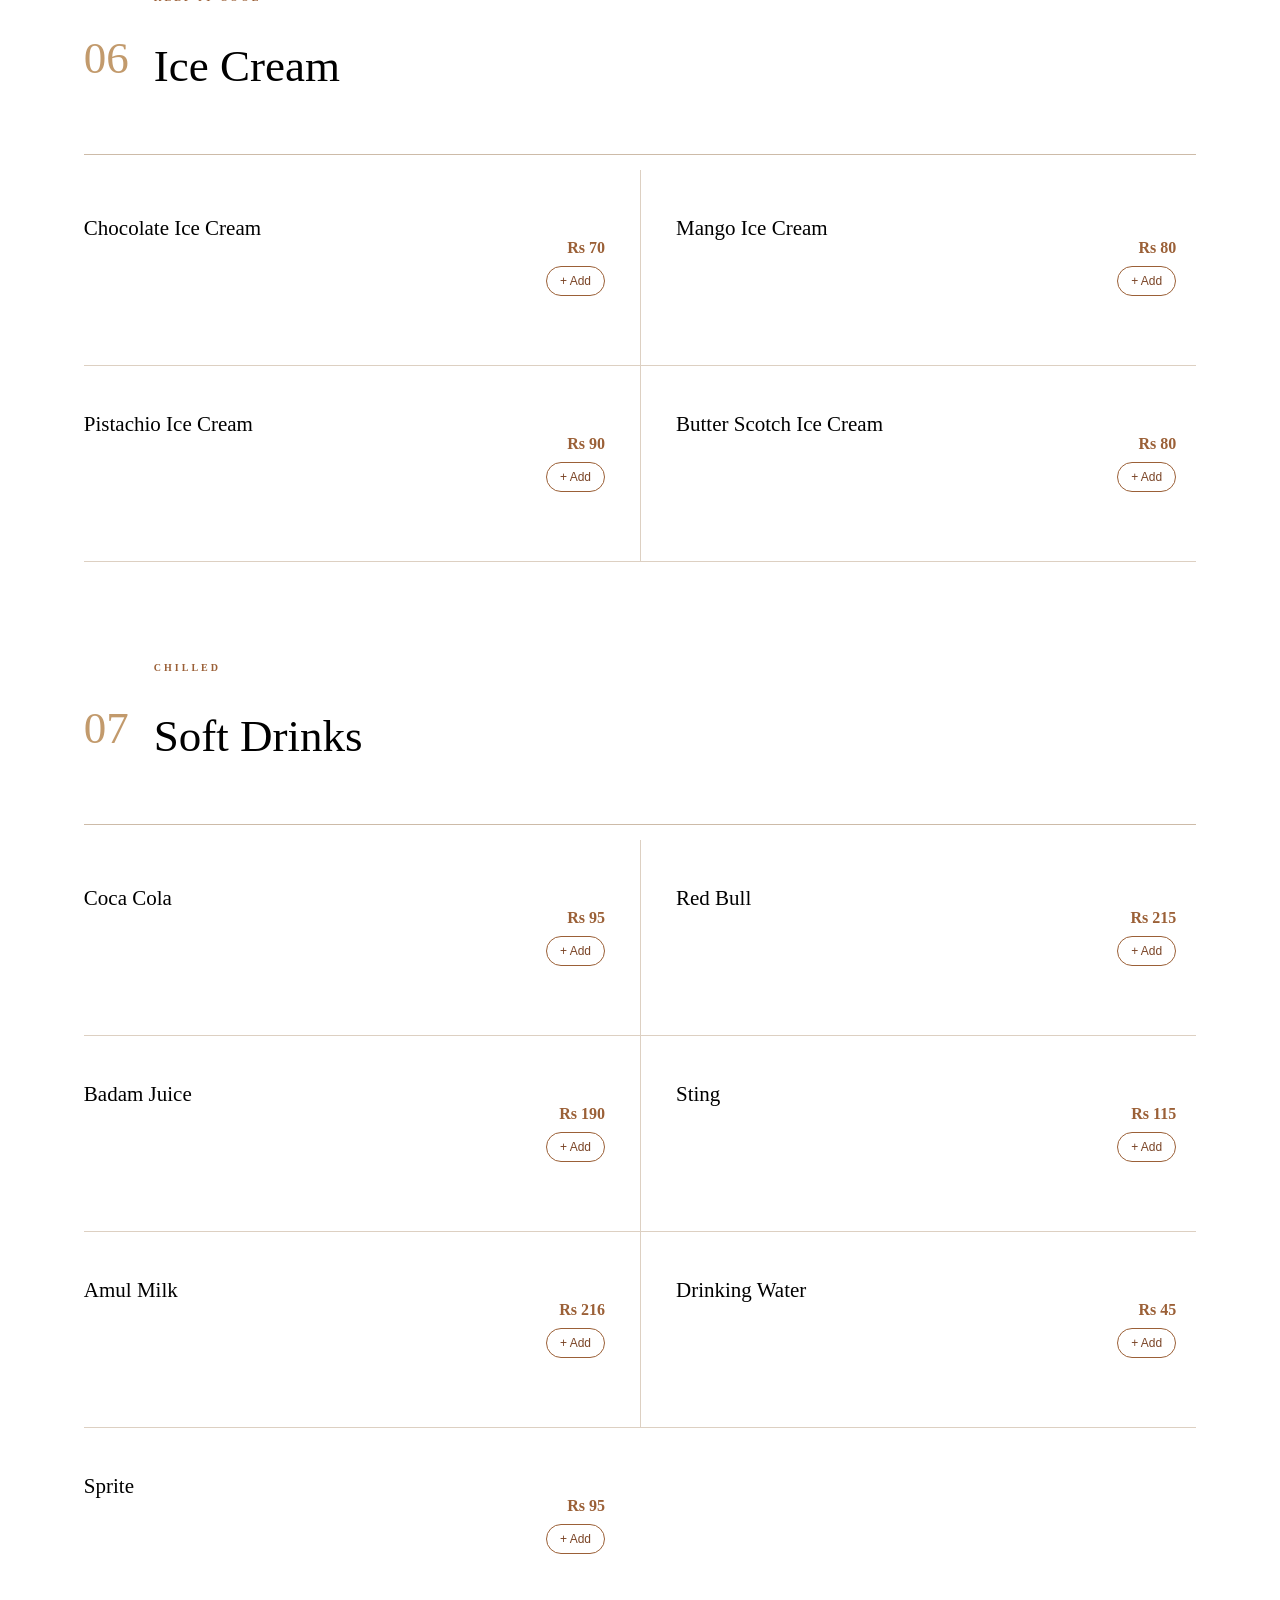
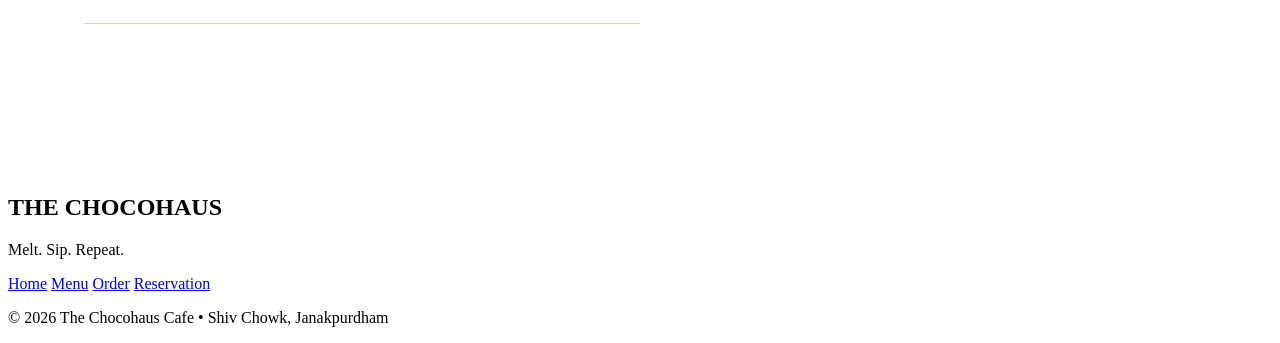
==== commit b6a03587: "Update print statement from 'Hello' to 'Goodbye'" ====
--- a/index.html
+++ b/index.html
@@ -49,7 +49,7 @@
     <span>The Chocohaus Cafe</span>
   </h2>
   <div class="home-logo">
-  <img src="chocohaus-logo.jpg" alt="The Chocohaus Cafe Logo">
+  <img src="images/chocohaus-logo.jpg" alt="The Chocohaus Cafe Logo">
 </div>
 
 <div class="established">
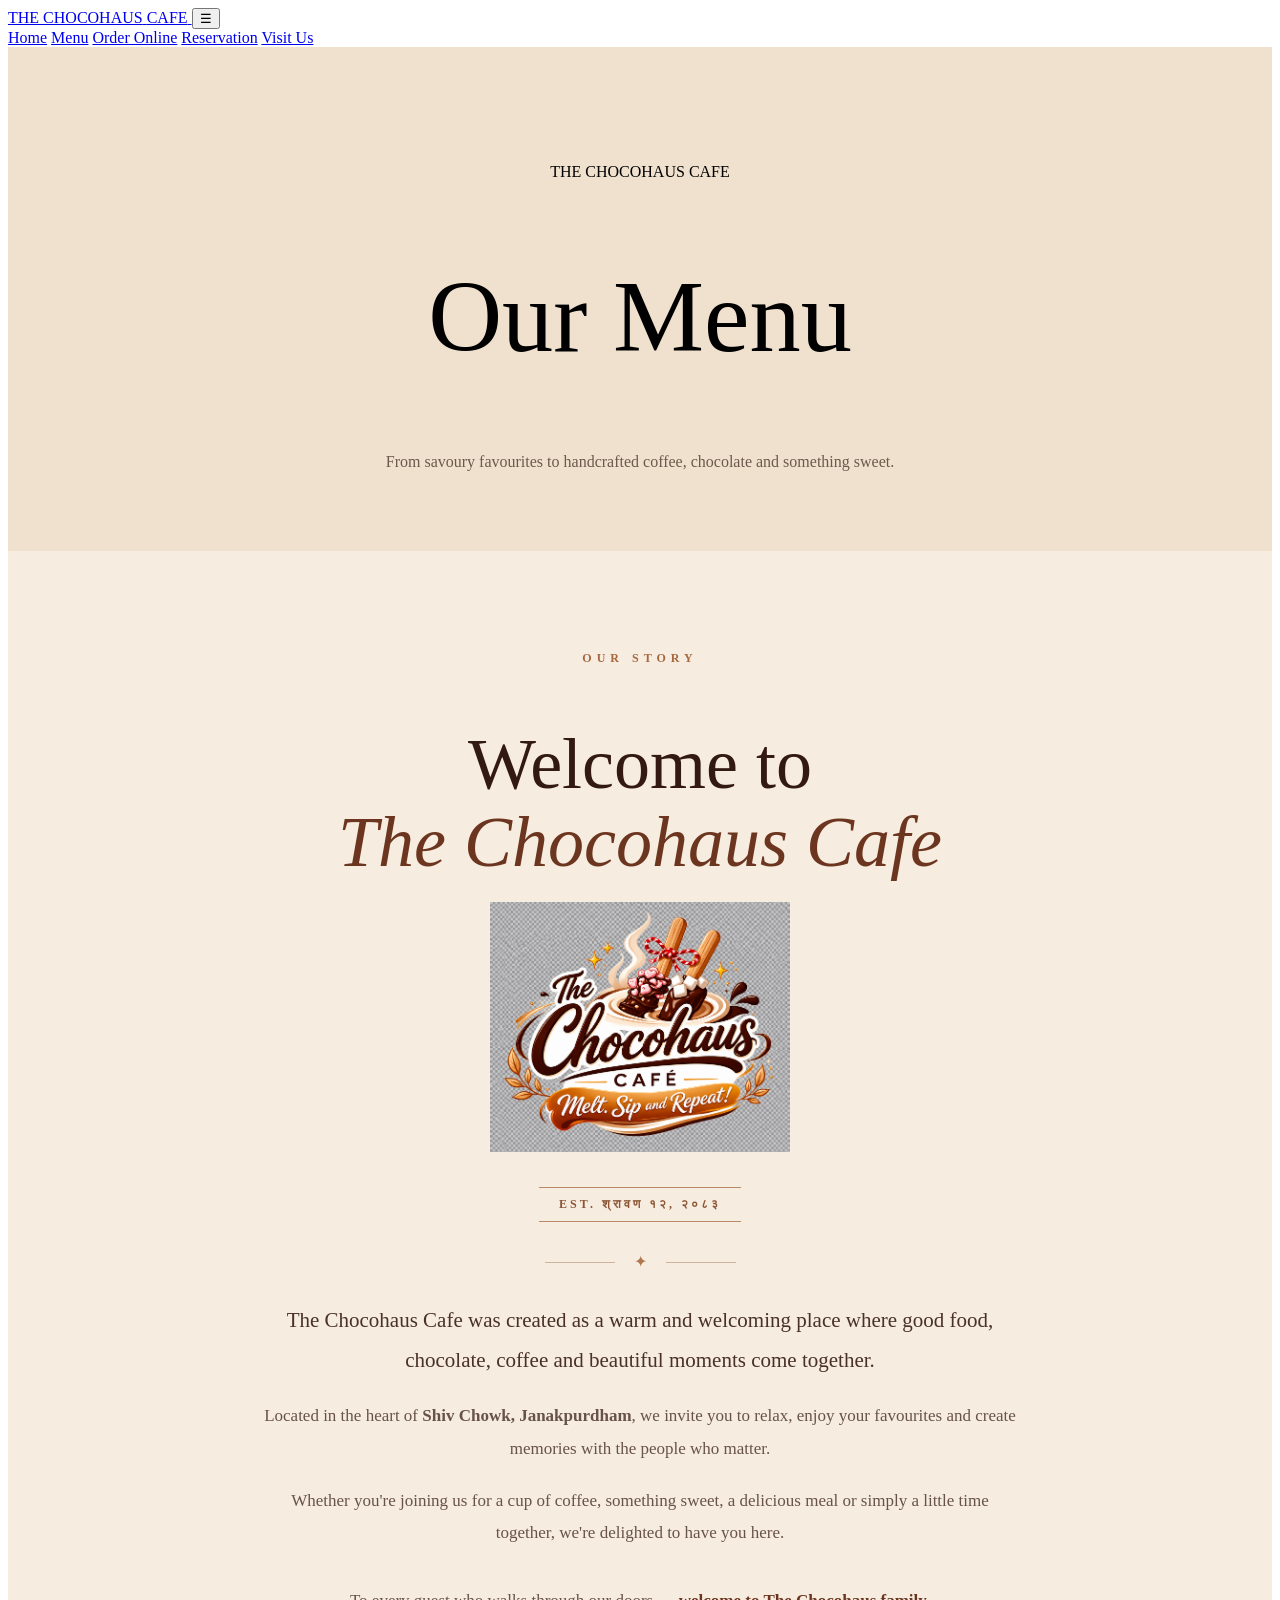
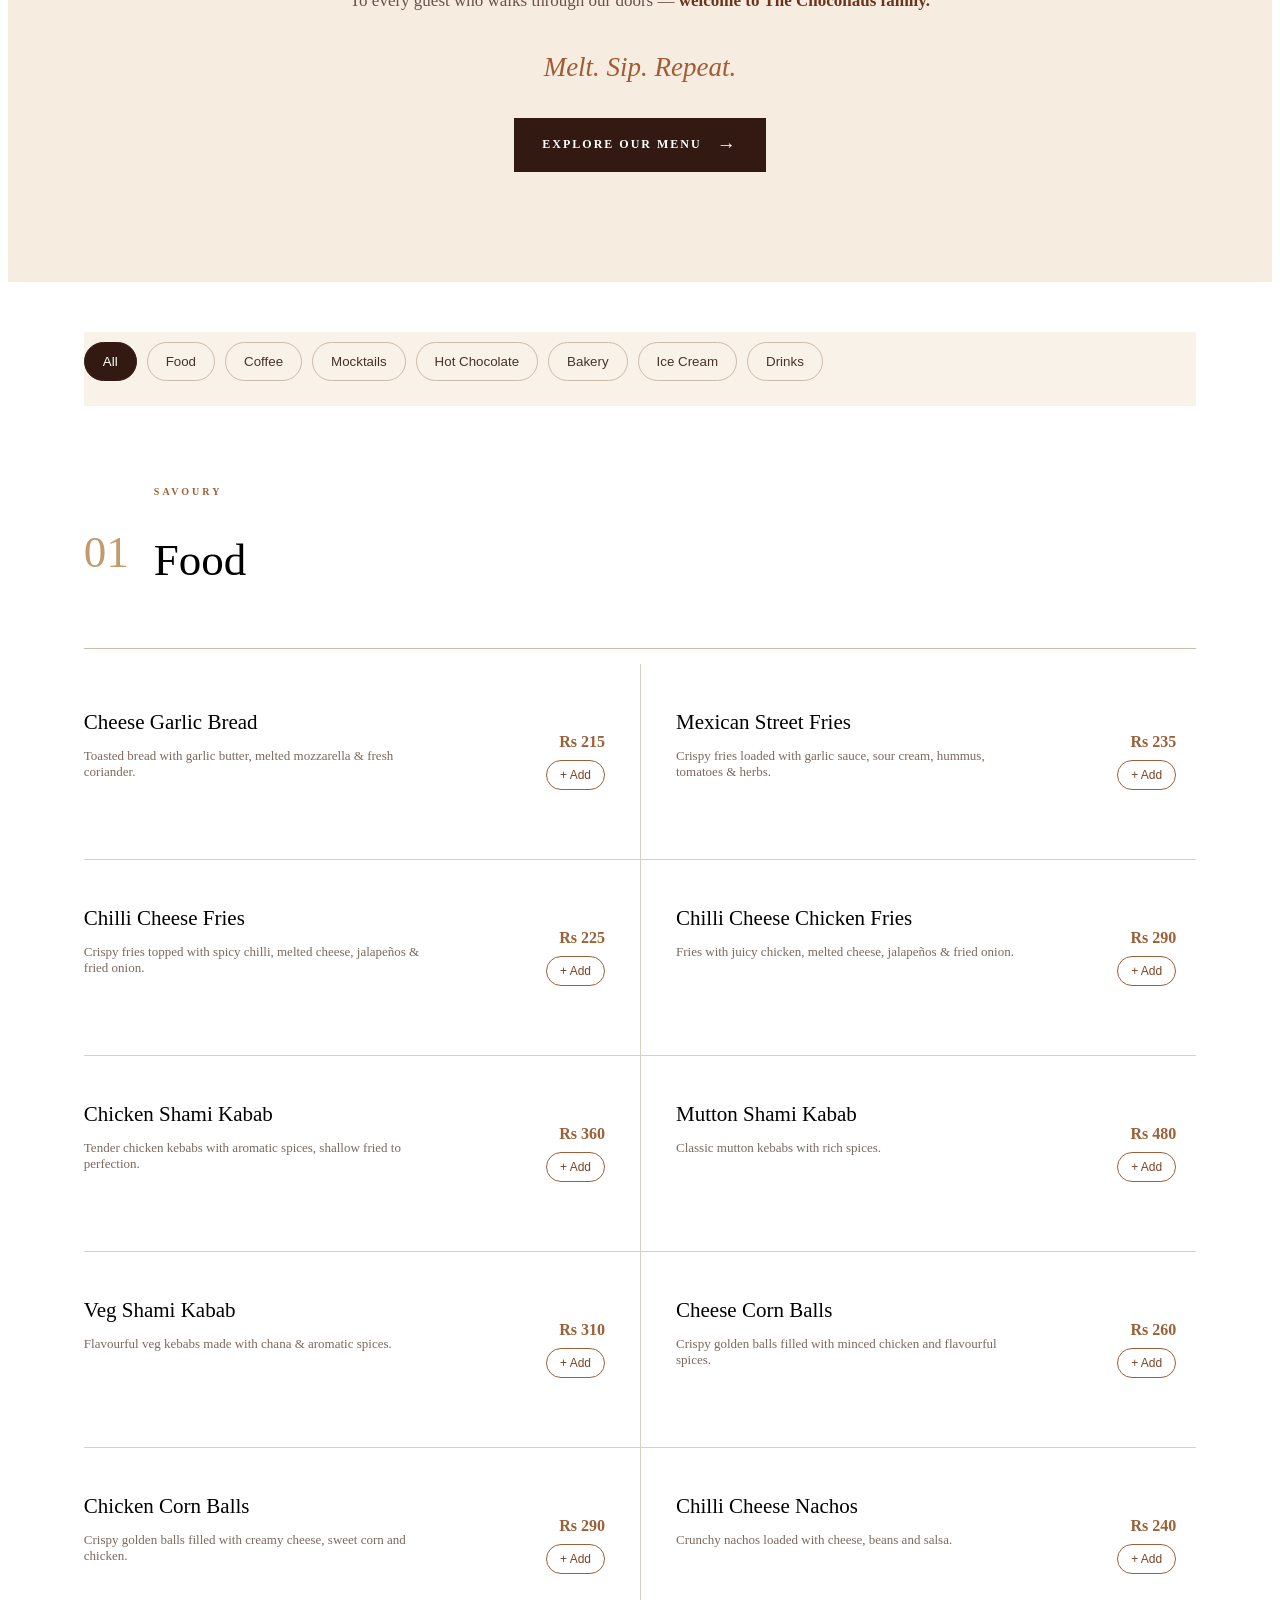
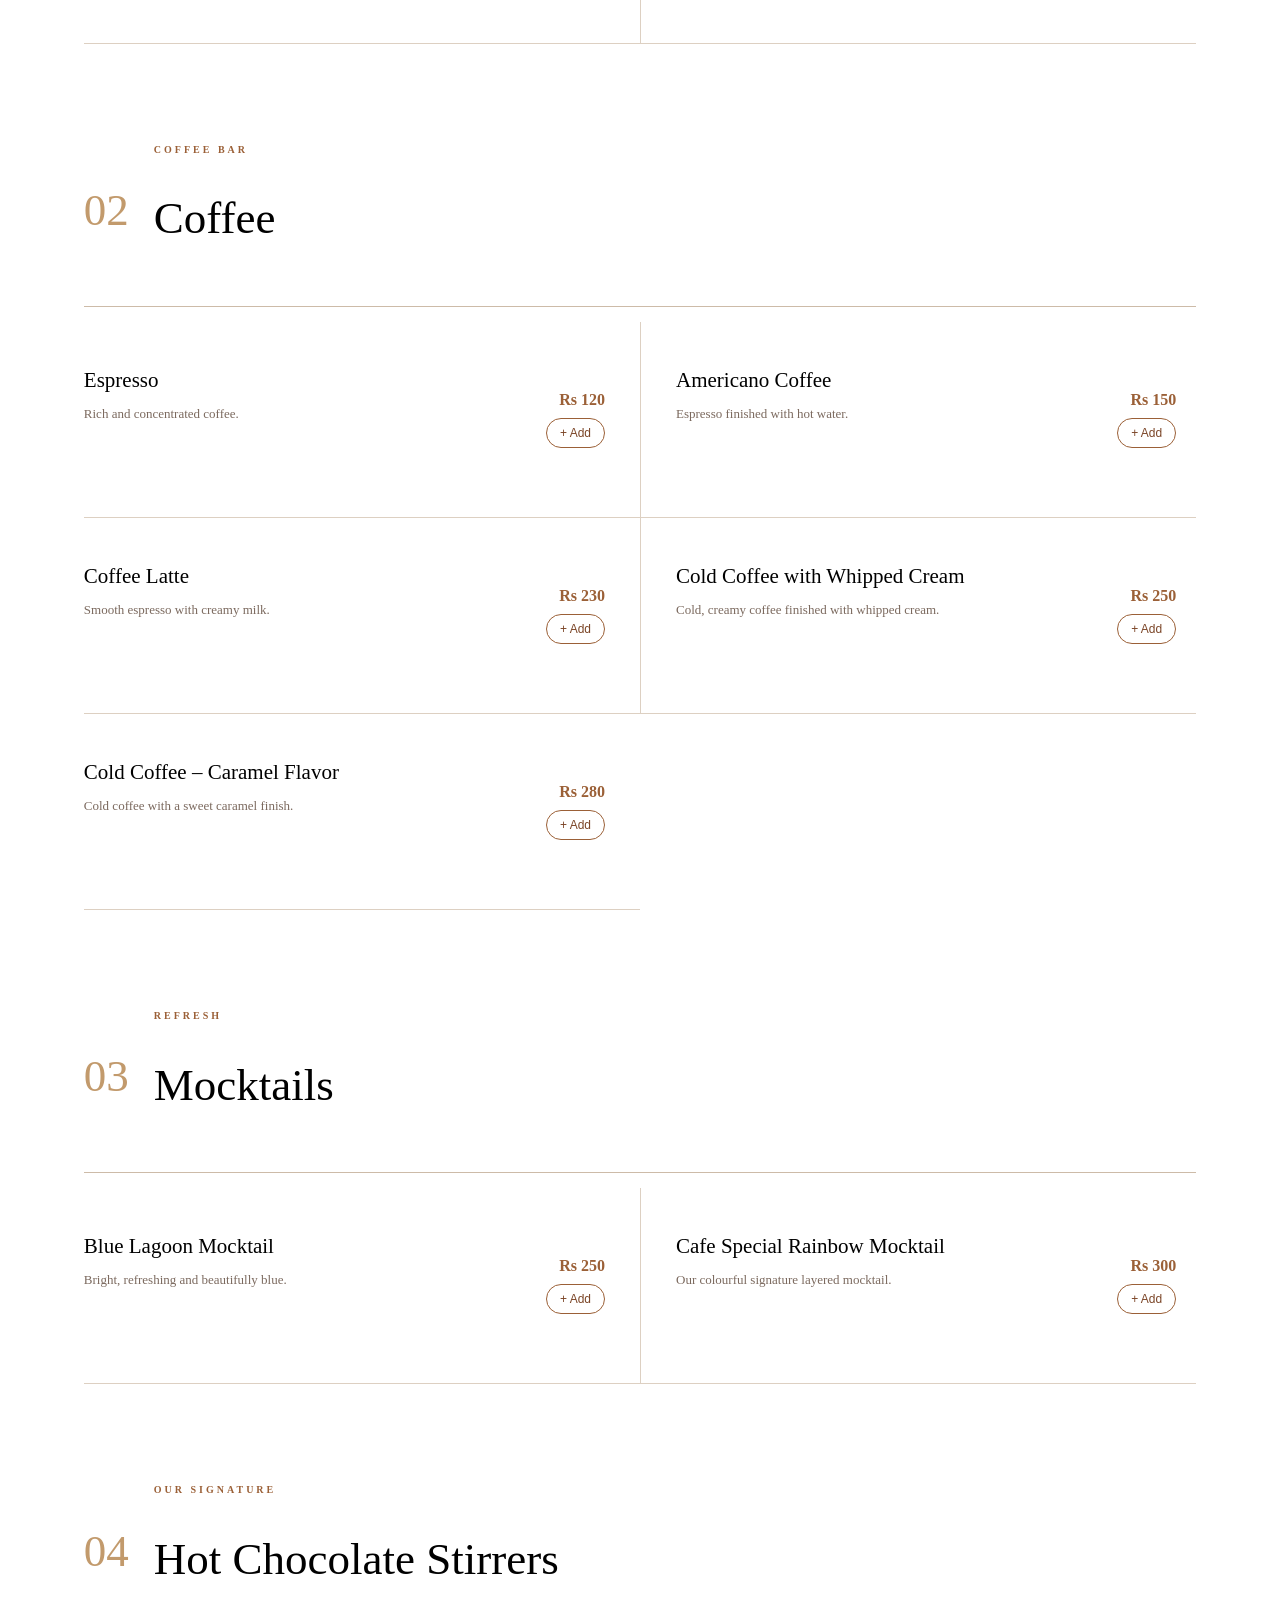
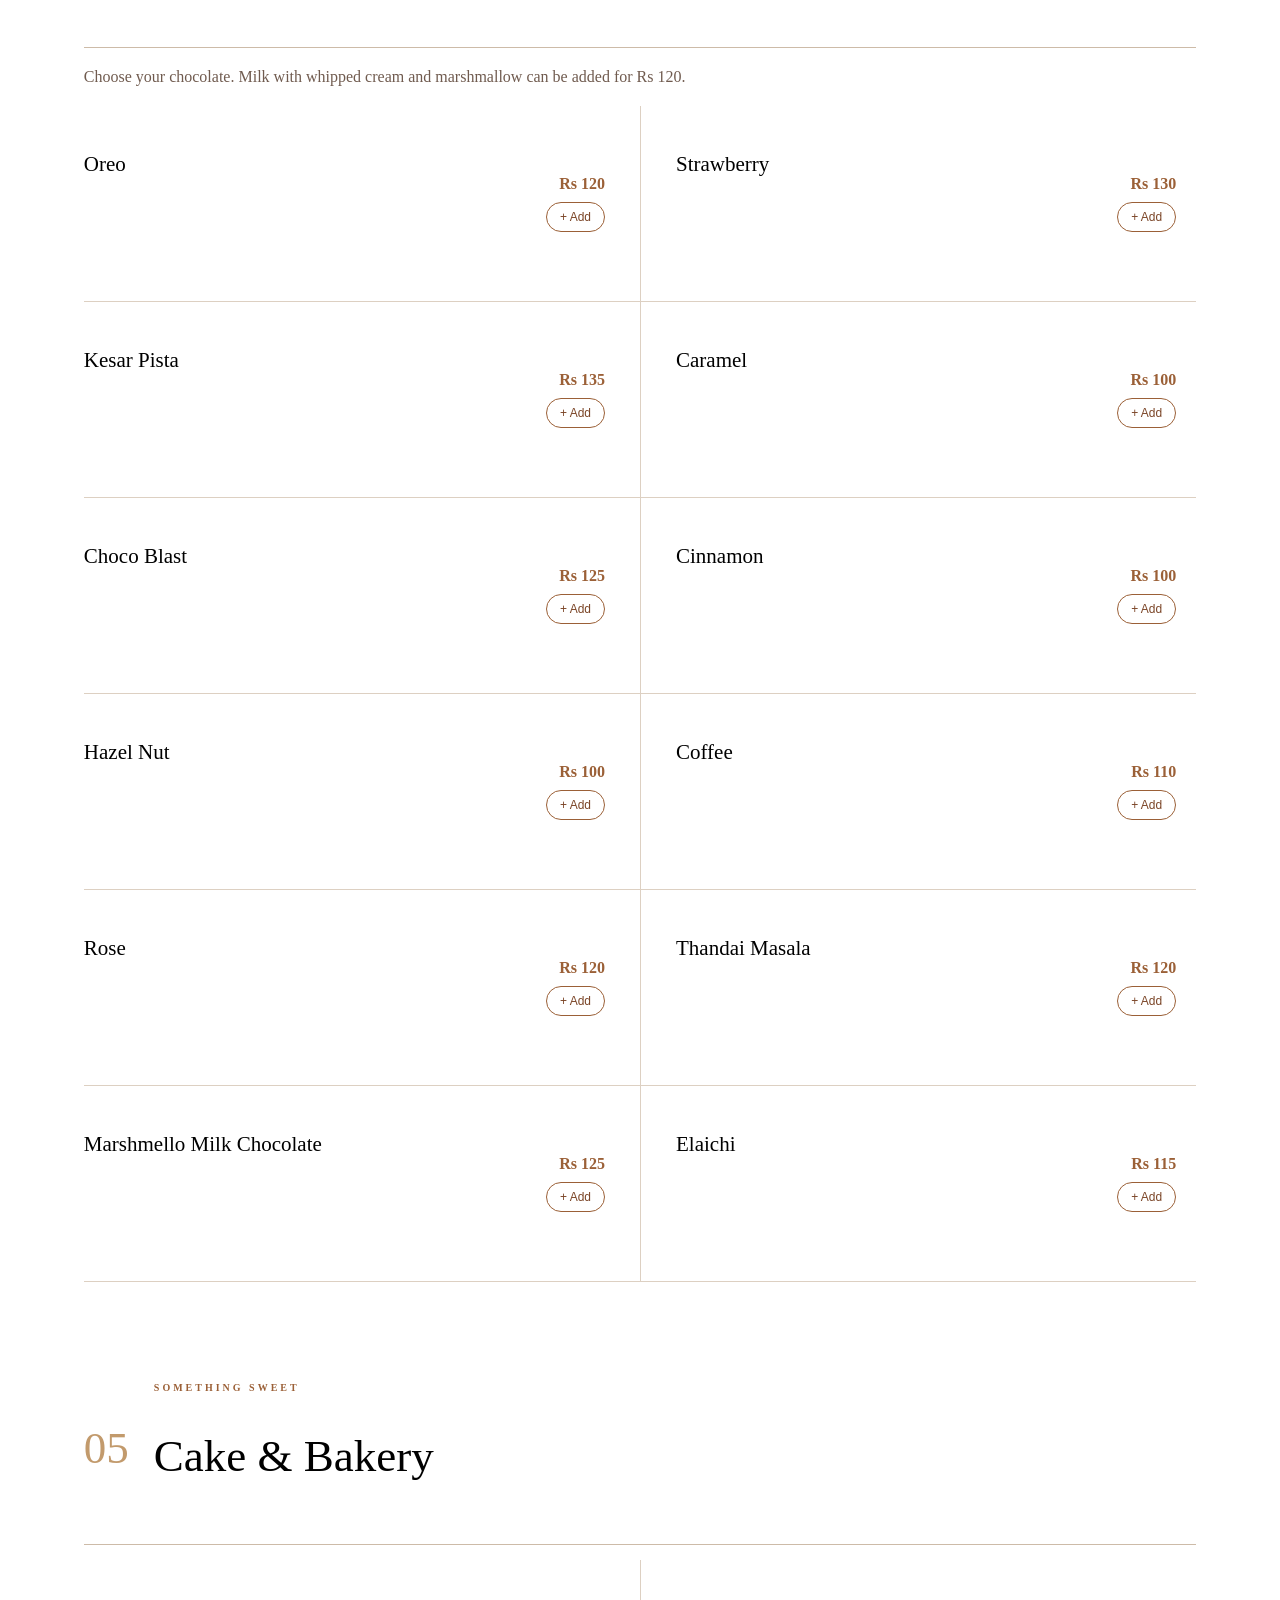
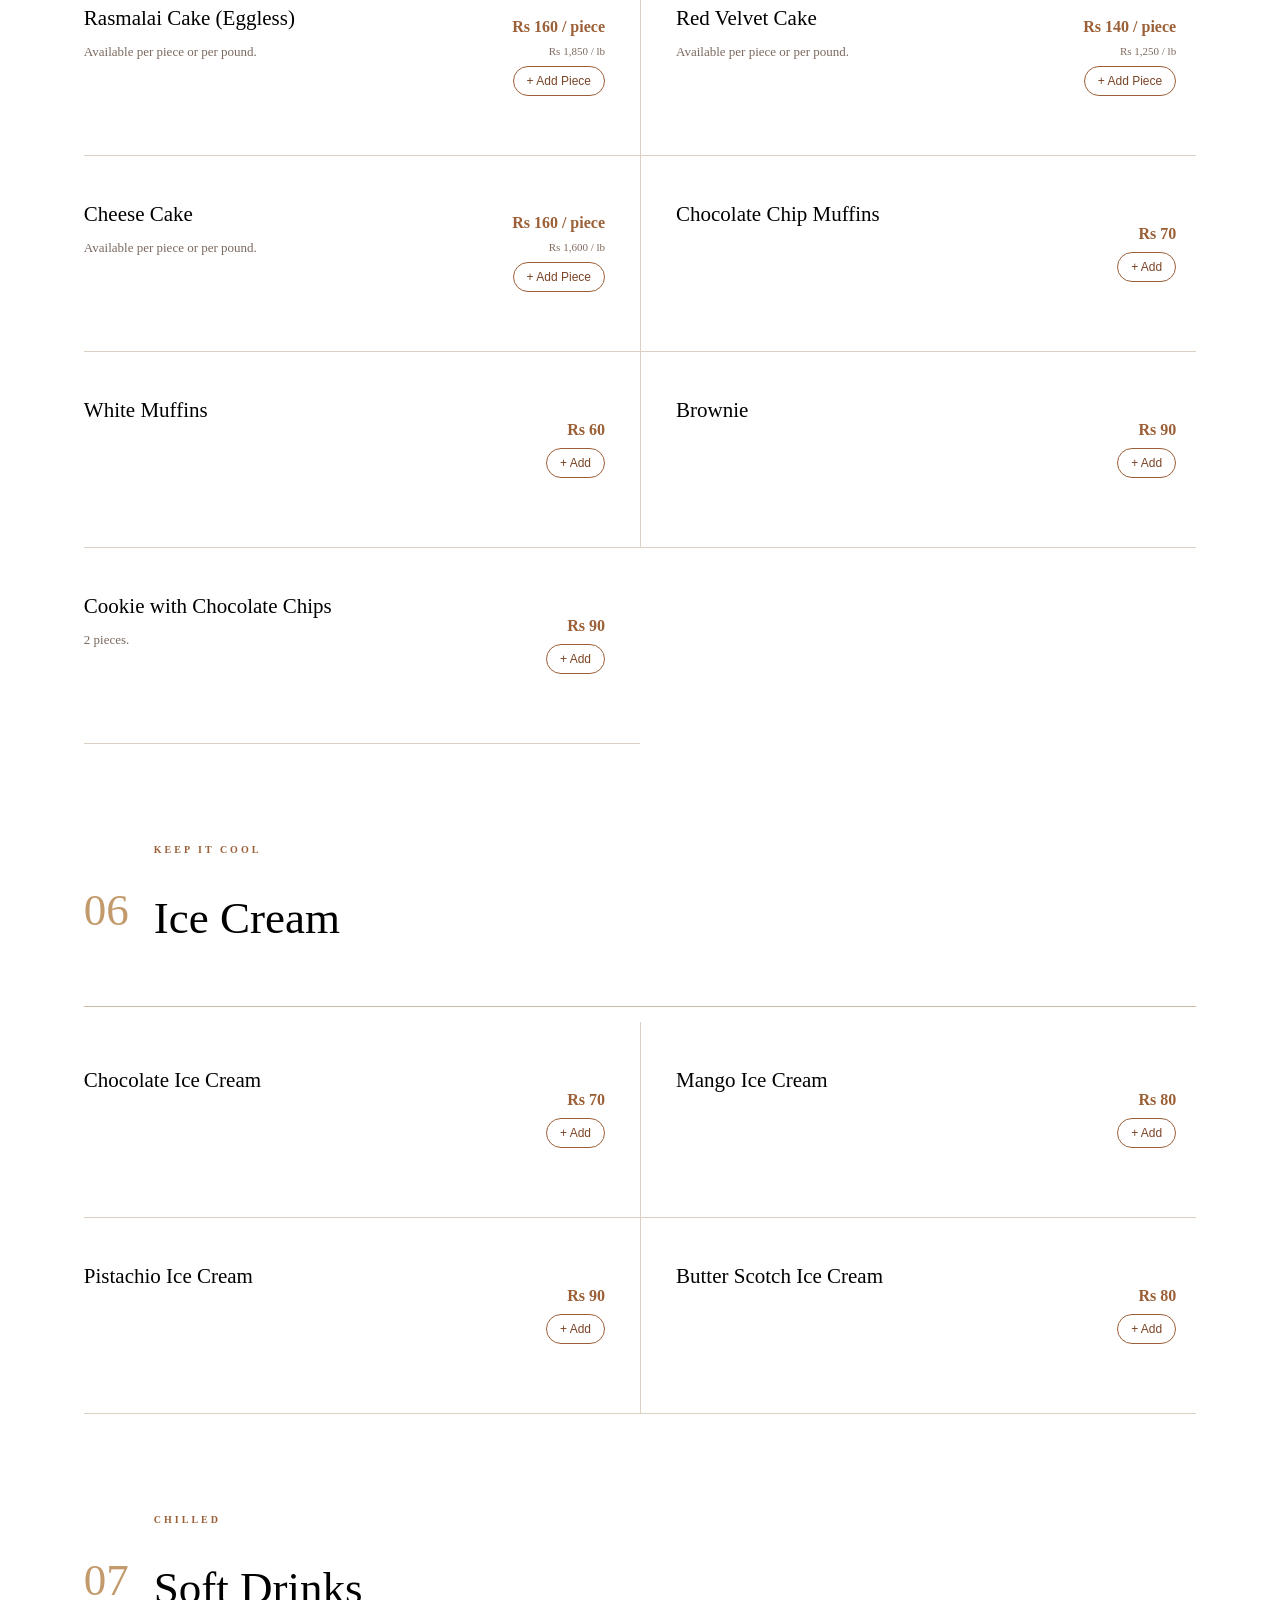
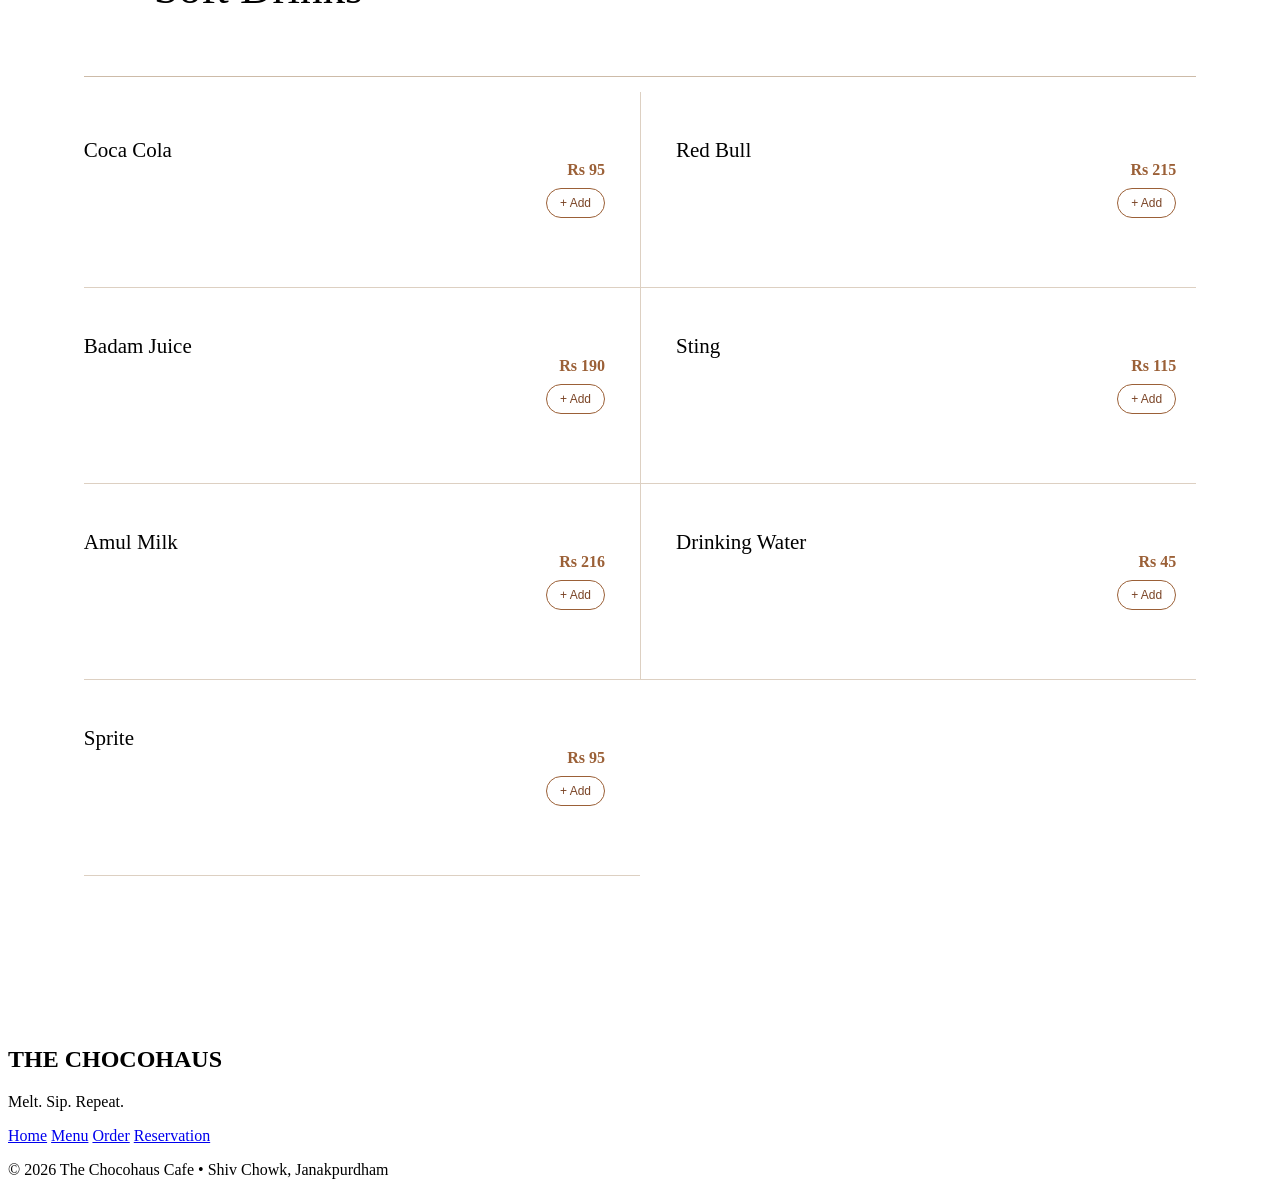
==== commit 7022f2f0: "Update index.html" ====
--- a/index.html
+++ b/index.html
@@ -49,7 +49,7 @@
     <span>The Chocohaus Cafe</span>
   </h2>
   <div class="home-logo">
-  <img src="images/chocohaus-logo.jpg" alt="The Chocohaus Cafe Logo">
+  <img src="images/chocohaus-logo.png" alt="The Chocohaus Cafe Logo">
 </div>
 
 <div class="established">
--- a/style.css
+++ b/style.css
@@ -413,3 +413,26 @@
   }
 
 }
+.home-logo {
+  width: 300px;
+  height: 250px;          /* visible cropped area */
+  margin: 20px auto 30px;
+  overflow: hidden;       /* crops the extra white area */
+  position: relative;
+}
+
+.home-logo img {
+  width: 100%;
+  height: 100%;
+  object-fit: cover;      /* crops instead of showing whole image */
+  object-position: center;
+  display: block;
+  border-radius: 0;
+}
+
+@media (max-width: 600px) {
+  .home-logo {
+    width: 230px;
+    height: 190px;
+  }
+}
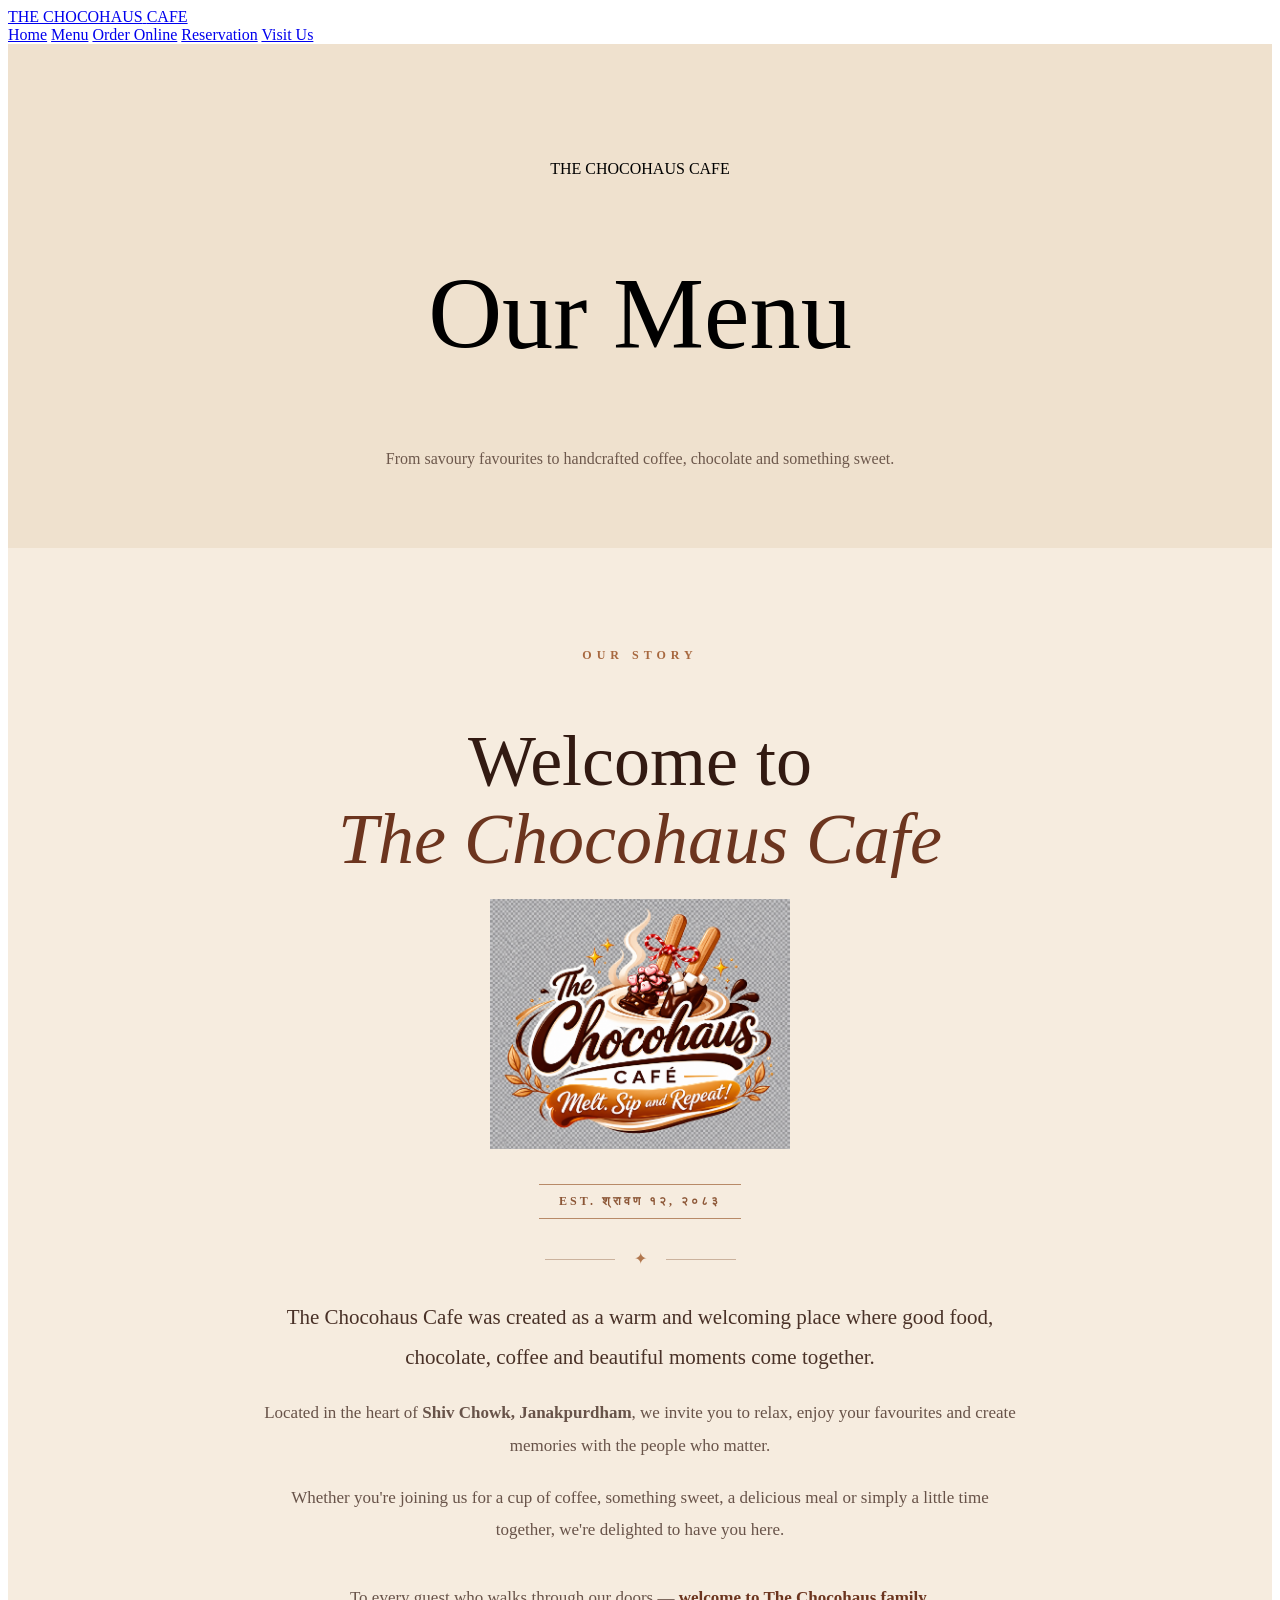
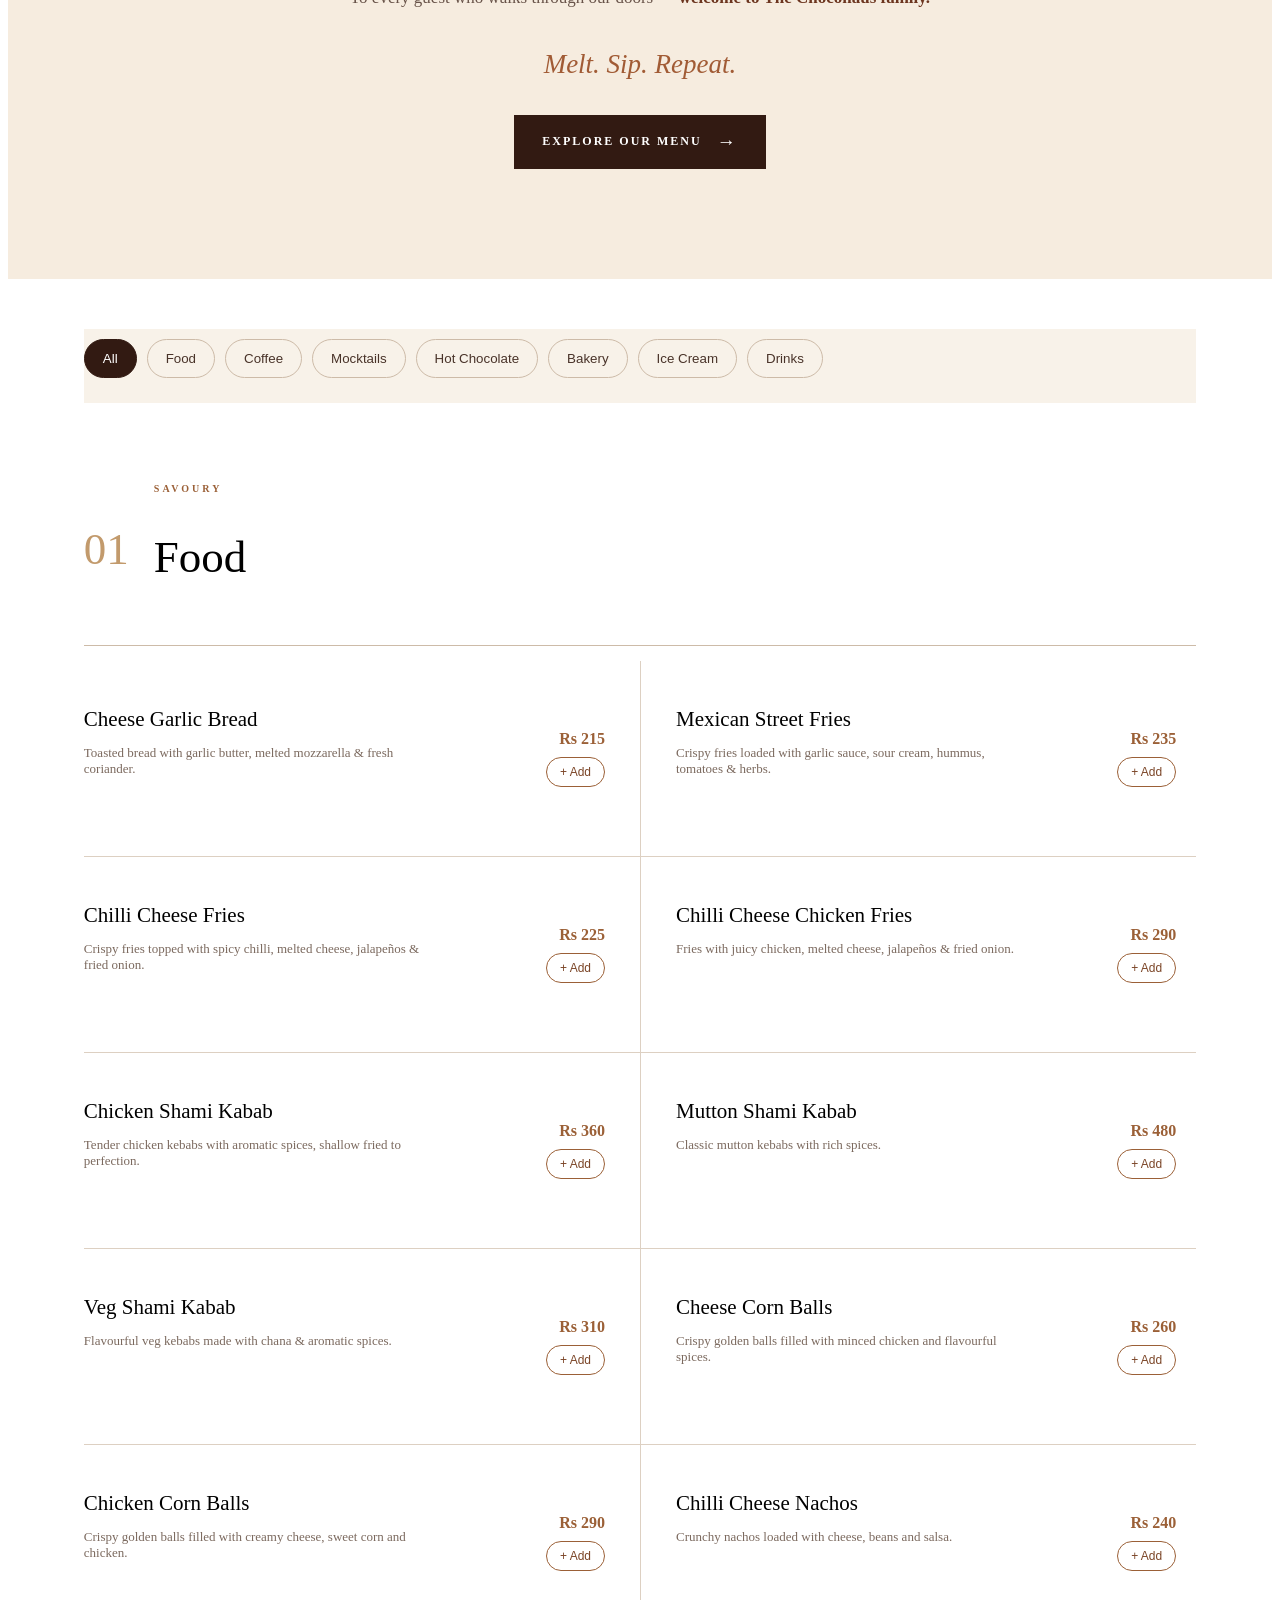
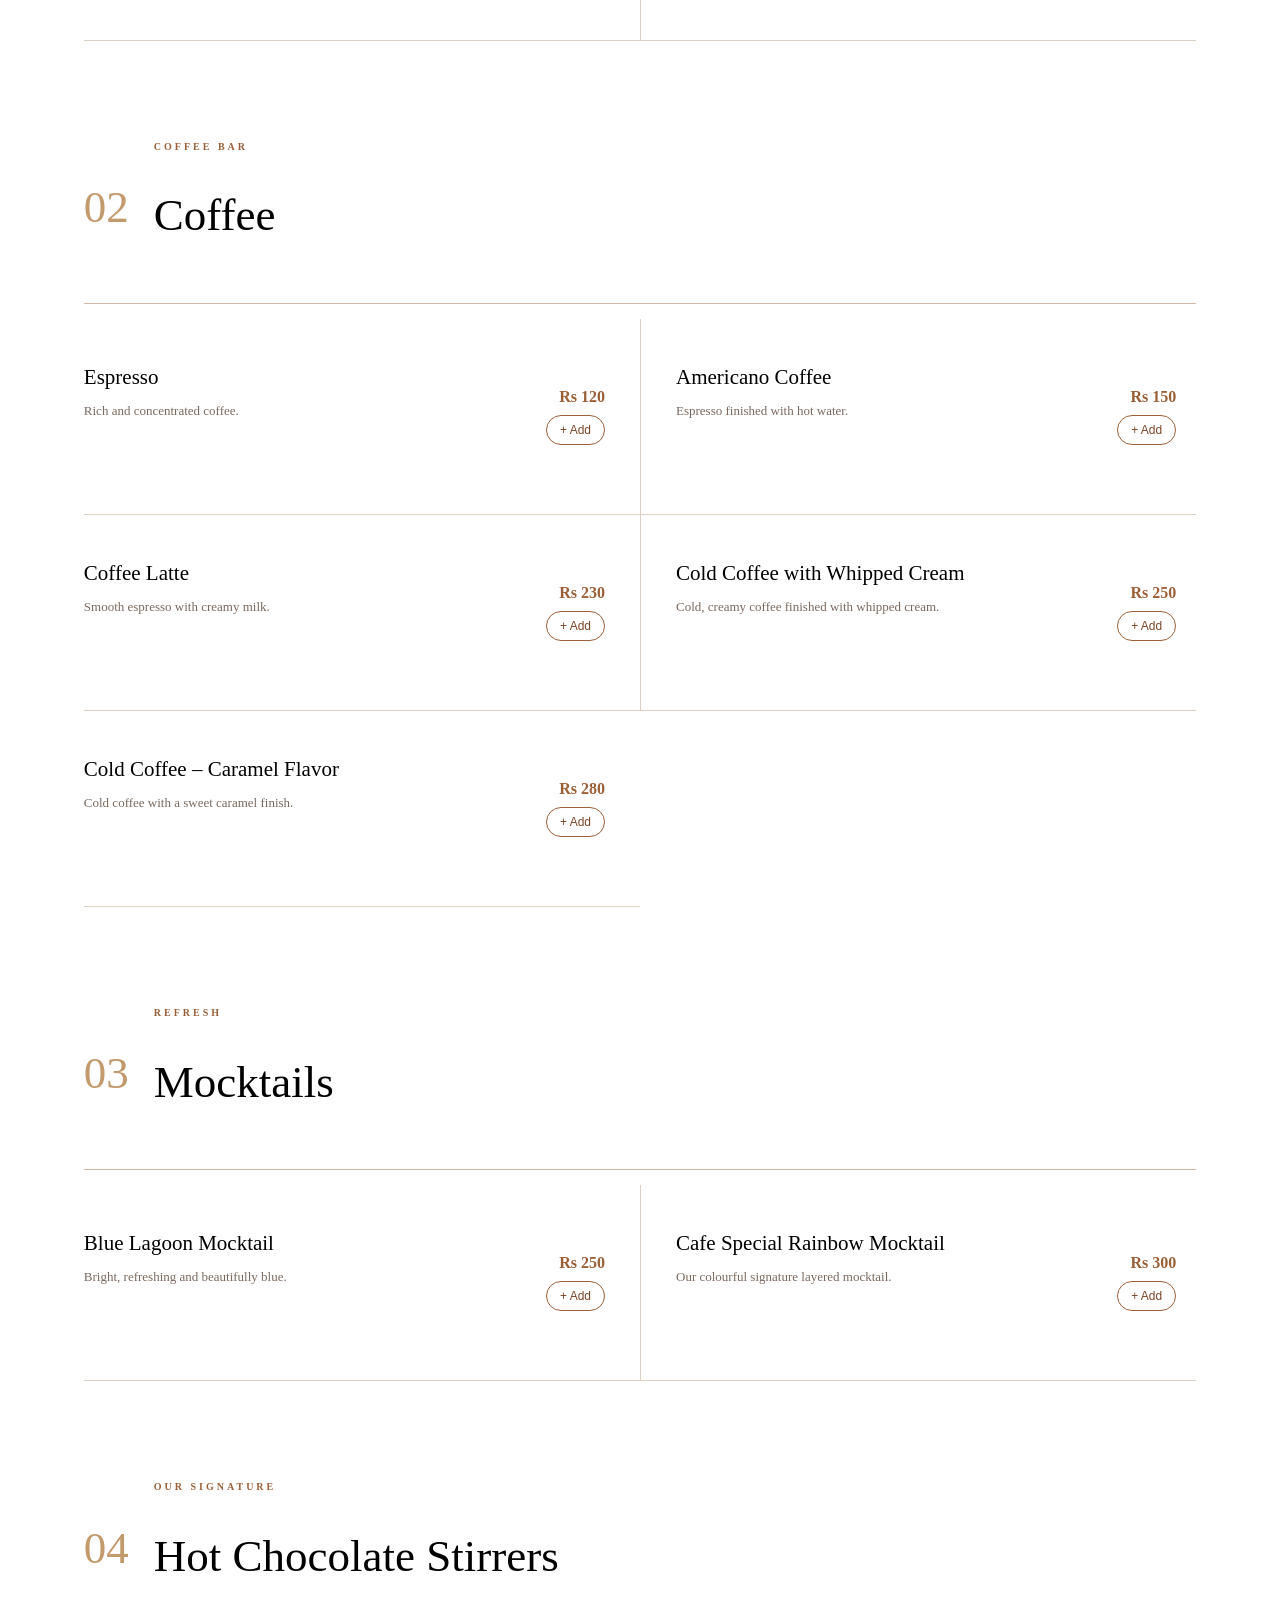
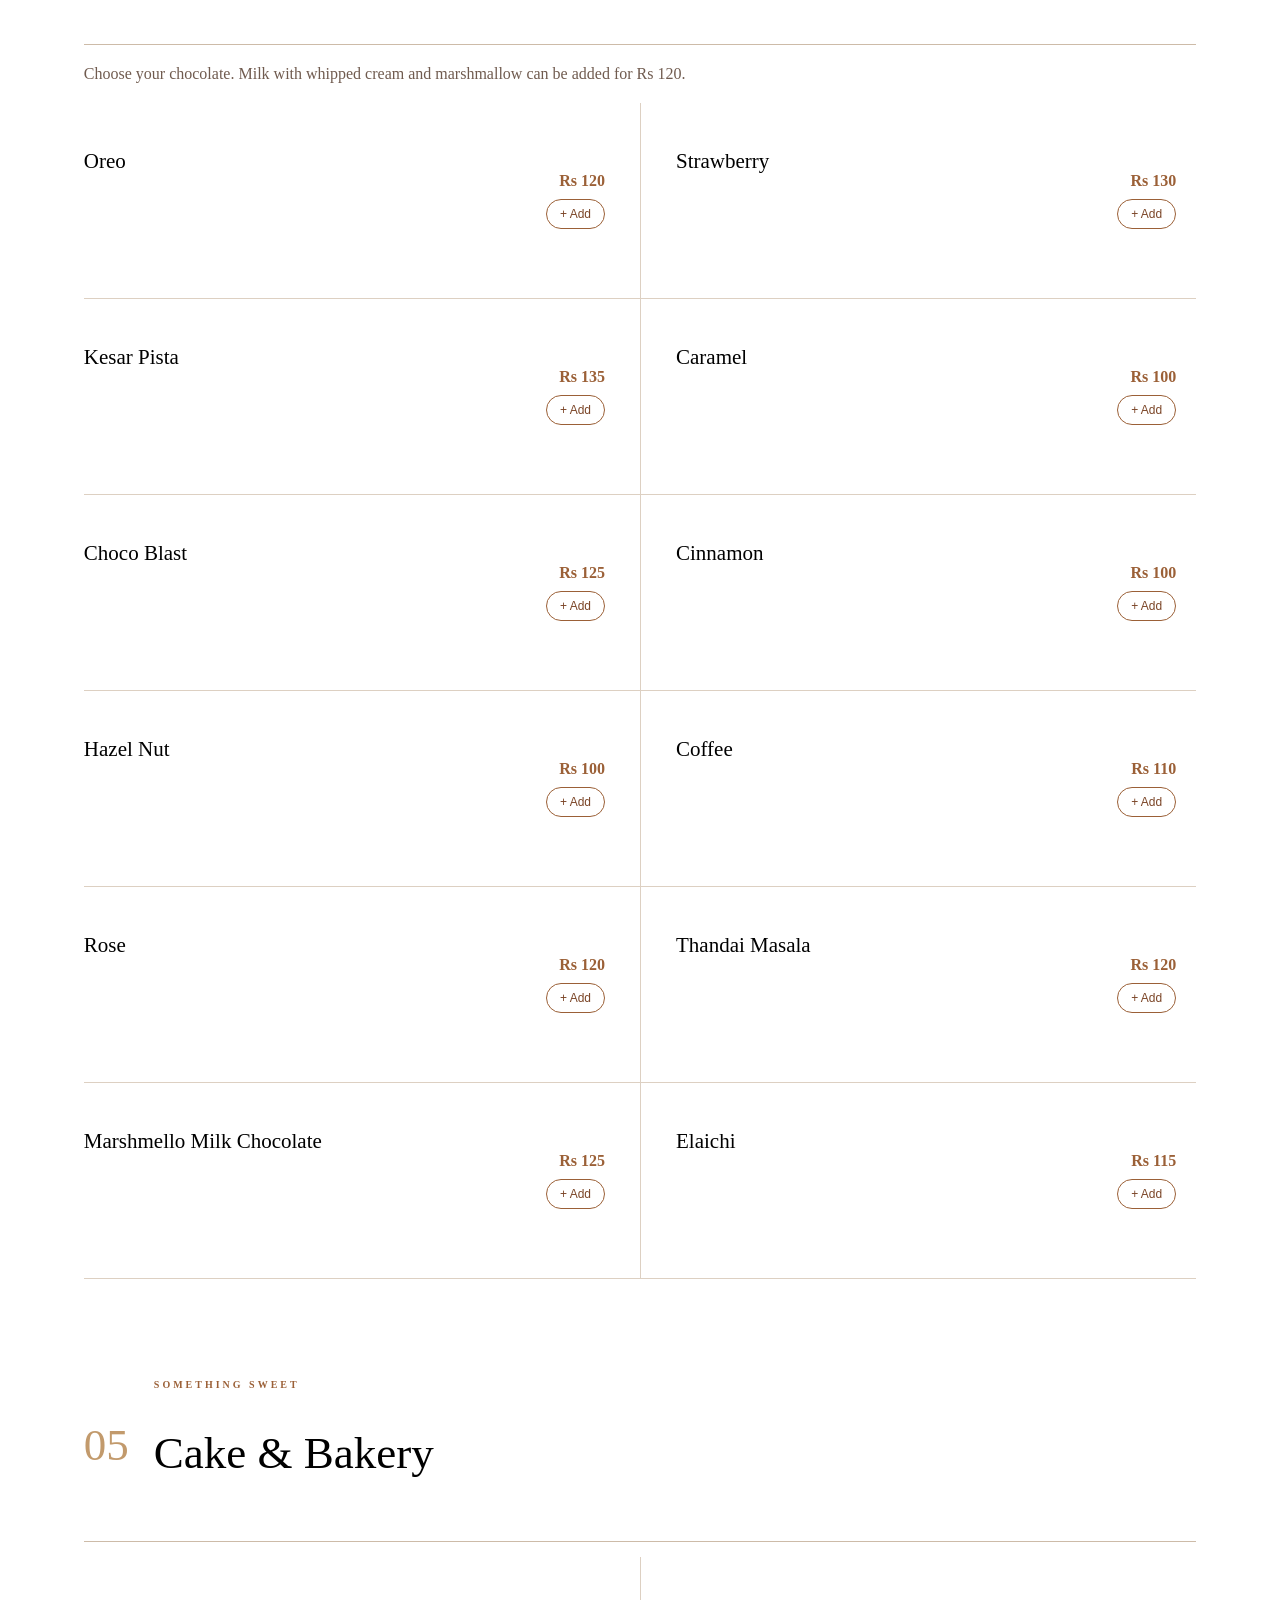
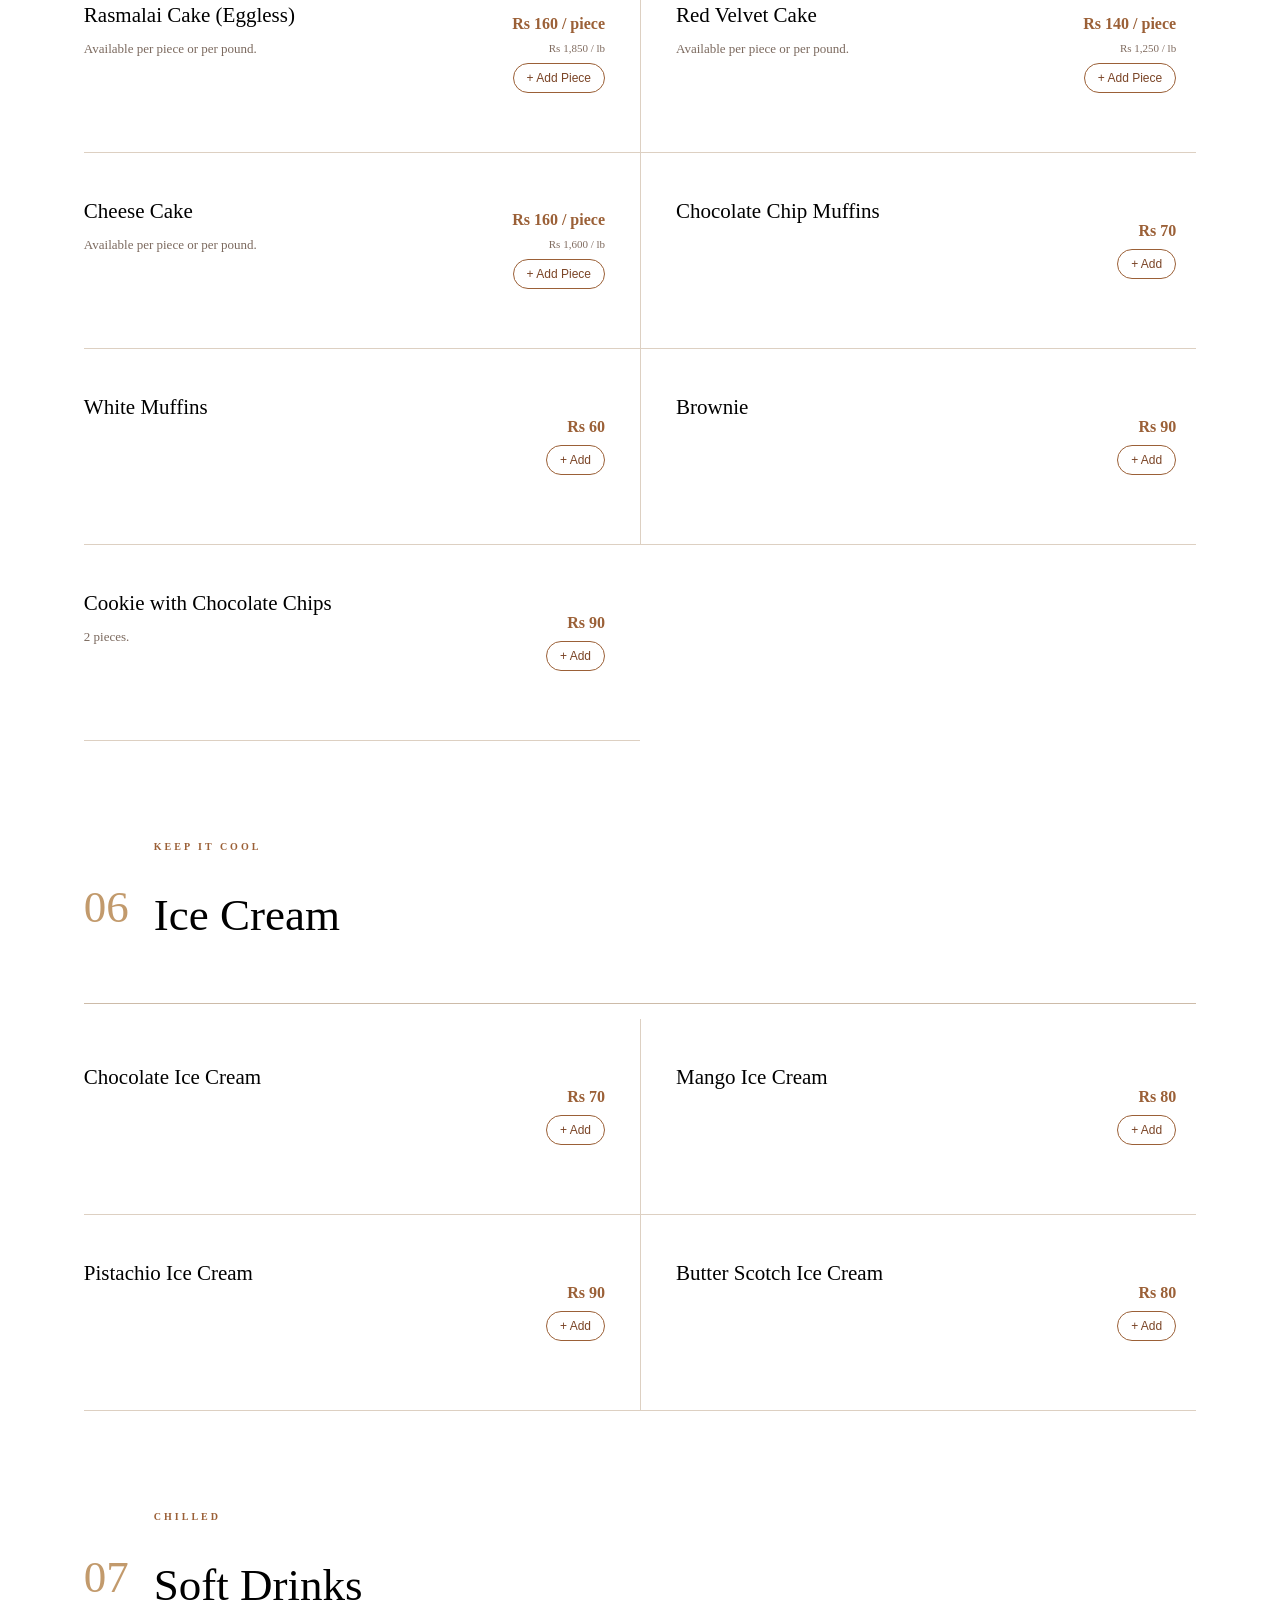
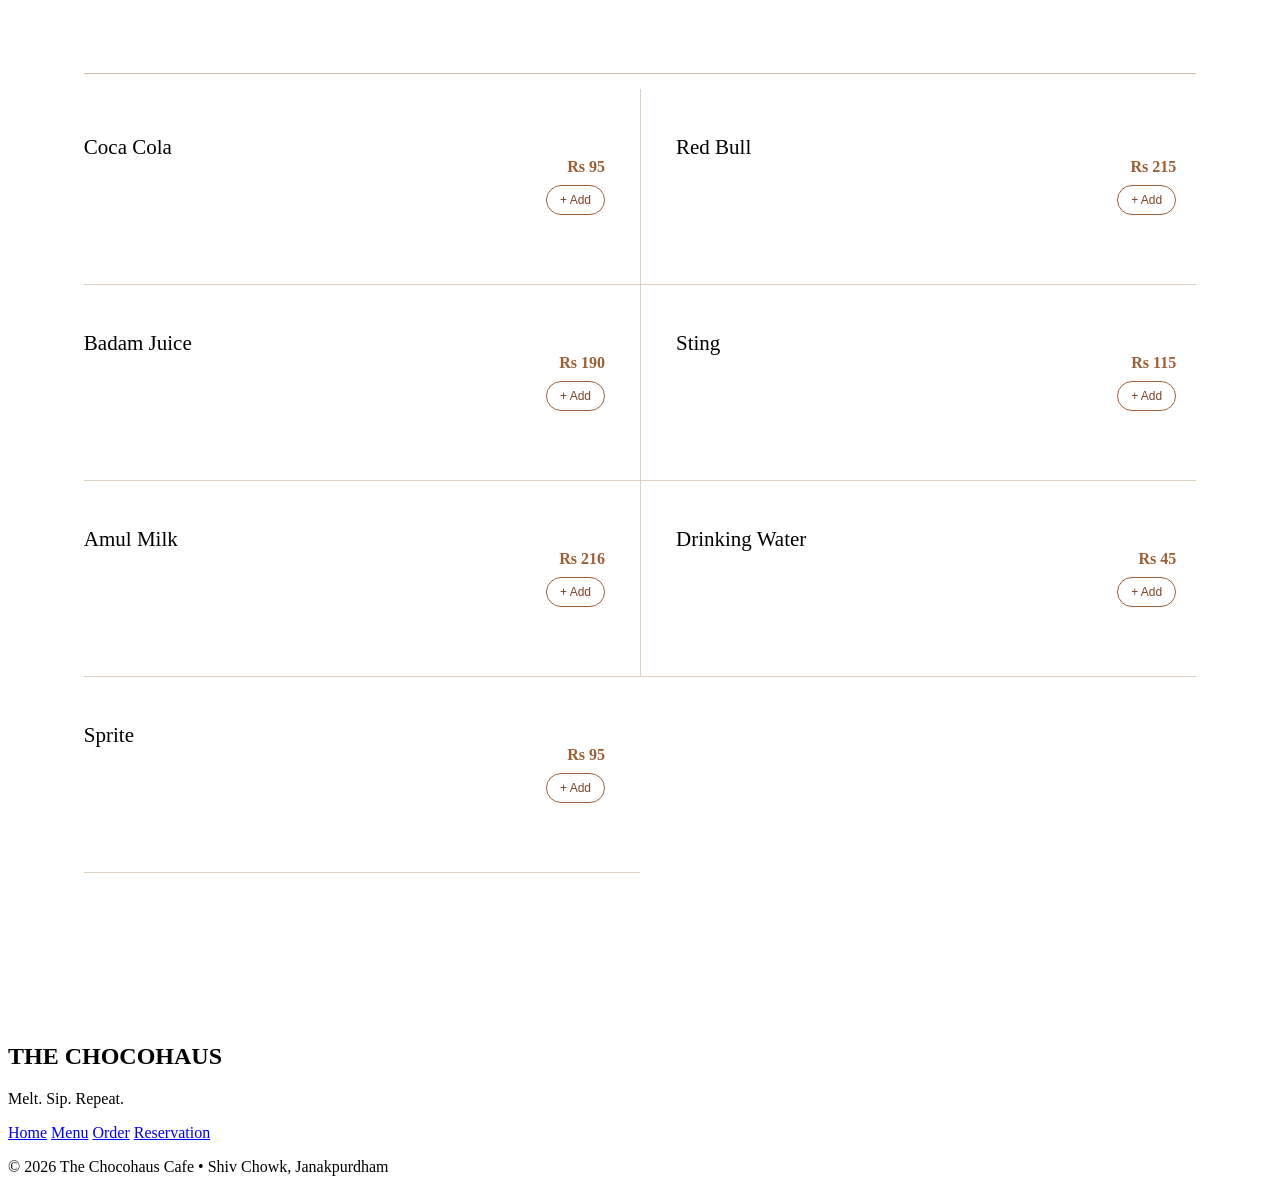
==== commit b75967a3: "Update index.html" ====
--- a/index.html
+++ b/index.html
@@ -10,12 +10,11 @@
 <body>
 
 <header class="header">
+
   <a href="index.html" class="brand">
     <span class="brand-name">THE CHOCOHAUS</span>
     <span class="brand-small">CAFE</span>
   </a>
-
-  <button class="menu-toggle" id="menuToggle" aria-label="Open menu">☰</button>
 
   <nav class="nav" id="navigation">
     <a href="index.html">Home</a>
@@ -24,6 +23,7 @@
     <a href="reservation.html">Reservation</a>
     <a href="index.html#visit">Visit Us</a>
   </nav>
+
 </header>
 
 
--- a/style.css
+++ b/style.css
@@ -436,3 +436,435 @@
     height: 190px;
   }
 }
+
+/* ==================================
+   ORDER PAGE
+================================== */
+
+.order-page {
+  min-height: 100vh;
+  background: #f8f2e9;
+  color: #321a12;
+}
+
+.order-heading {
+  text-align: center;
+  padding: 90px 20px 55px;
+  background: #efe1ce;
+}
+
+.order-heading h1 {
+  font-family: Georgia, "Times New Roman", serif;
+  font-size: clamp(55px, 8vw, 90px);
+  font-weight: 400;
+  margin: 5px 0 15px;
+}
+
+.order-heading > p:last-child {
+  color: #745e52;
+}
+
+.order-container {
+  max-width: 1150px;
+  margin: auto;
+  padding: 60px 25px 120px;
+
+  display: grid;
+  grid-template-columns: 1.25fr 0.75fr;
+  gap: 35px;
+}
+
+.order-box,
+.checkout-box {
+  background: #fffaf4;
+  border: 1px solid #e1d1c1;
+  padding: 35px;
+}
+
+.order-title {
+  display: flex;
+  justify-content: space-between;
+  align-items: center;
+
+  padding-bottom: 20px;
+  border-bottom: 1px solid #dfd0c1;
+}
+
+.order-title span,
+.checkout-label {
+  font-size: 10px;
+  letter-spacing: 3px;
+  color: #9b6037;
+  font-weight: bold;
+}
+
+.order-title h2,
+.checkout-box h2 {
+  font-family: Georgia, serif;
+  font-weight: 400;
+  font-size: 30px;
+  margin-top: 5px;
+}
+
+.order-title a {
+  color: #8b5130;
+  font-size: 13px;
+}
+
+
+/* CART PRODUCT */
+
+.order-product {
+  display: grid;
+  grid-template-columns: 1fr auto;
+  gap: 20px;
+
+  padding: 24px 0;
+  border-bottom: 1px solid #e5d8cc;
+}
+
+.order-product h3 {
+  font-family: Georgia, serif;
+  font-size: 18px;
+  font-weight: 400;
+}
+
+.order-product-price {
+  color: #9b6037;
+  margin-top: 5px;
+  font-size: 14px;
+}
+
+.order-product-right {
+  text-align: right;
+}
+
+.quantity-control {
+  display: flex;
+  align-items: center;
+  border: 1px solid #cdbba8;
+  margin-top: 10px;
+}
+
+.quantity-control button {
+  width: 34px;
+  height: 34px;
+  border: none;
+  background: transparent;
+  cursor: pointer;
+  font-size: 18px;
+}
+
+.quantity-control span {
+  min-width: 35px;
+  text-align: center;
+  font-size: 13px;
+}
+
+.remove-item {
+  border: none;
+  background: transparent;
+  color: #9b6037;
+  cursor: pointer;
+  font-size: 11px;
+  margin-top: 9px;
+}
+
+
+/* TOTAL */
+
+.order-totals {
+  padding-top: 25px;
+}
+
+.order-totals > div {
+  display: flex;
+  justify-content: space-between;
+  margin-bottom: 12px;
+}
+
+.grand-total {
+  border-top: 1px solid #cdbba8;
+  padding-top: 20px;
+  font-family: Georgia, serif;
+  font-size: 23px;
+}
+
+
+/* EMPTY CART */
+
+.empty-cart {
+  text-align: center;
+  padding: 70px 20px;
+  display: none;
+}
+
+.empty-cart-icon {
+  font-size: 40px;
+  color: #a86d48;
+  margin-bottom: 15px;
+}
+
+.empty-cart h3 {
+  font-family: Georgia, serif;
+  font-size: 25px;
+  font-weight: 400;
+}
+
+.empty-cart p {
+  color: #7b695e;
+  margin: 10px 0 25px;
+}
+
+.order-menu-button {
+  display: inline-block;
+  padding: 13px 22px;
+  background: #321a12;
+  color: white;
+  text-decoration: none;
+  font-size: 11px;
+  letter-spacing: 2px;
+}
+
+
+/* ORDER TYPE */
+
+.order-type {
+  display: grid;
+  grid-template-columns: 1fr 1fr;
+  gap: 10px;
+  margin: 25px 0;
+}
+
+.type-option {
+  border: 1px solid #d7c6b5;
+  padding: 15px;
+  cursor: pointer;
+
+  display: flex;
+  align-items: flex-start;
+  gap: 10px;
+}
+
+.type-option strong {
+  display: block;
+  font-size: 14px;
+}
+
+.type-option small {
+  color: #806e63;
+  font-size: 10px;
+}
+
+
+/* CUSTOMER FORM */
+
+.customer-form label {
+  display: block;
+  margin-bottom: 18px;
+
+  font-size: 11px;
+  font-weight: bold;
+  letter-spacing: 1px;
+}
+
+.customer-form input,
+.customer-form textarea {
+  width: 100%;
+  box-sizing: border-box;
+
+  border: 1px solid #d5c4b4;
+  background: white;
+
+  padding: 13px;
+  margin-top: 7px;
+
+  font-family: inherit;
+  outline: none;
+}
+
+.customer-form input:focus,
+.customer-form textarea:focus {
+  border-color: #8c5636;
+}
+
+.delivery-fields {
+  display: none;
+}
+
+
+/* PLACE ORDER */
+
+.place-order-btn {
+  width: 100%;
+  border: none;
+
+  background: #321a12;
+  color: white;
+
+  padding: 17px 20px;
+
+  display: flex;
+  justify-content: space-between;
+
+  cursor: pointer;
+
+  font-weight: bold;
+  letter-spacing: 1px;
+}
+
+.place-order-btn:hover {
+  background: #8c5636;
+}
+
+.whatsapp-note {
+  font-size: 10px;
+  line-height: 1.5;
+  color: #806e63;
+  text-align: center;
+  margin-top: 12px;
+}
+
+.order-error {
+  color: #a32626;
+  font-size: 12px;
+  margin-top: 12px;
+  text-align: center;
+}
+
+
+/* MOBILE */
+
+@media (max-width: 800px) {
+
+  .order-heading {
+    padding: 65px 20px 45px;
+  }
+
+  .order-heading h1 {
+    font-size: 55px;
+  }
+
+  .order-container {
+    grid-template-columns: 1fr;
+    padding: 30px 15px 100px;
+  }
+
+  .order-box,
+  .checkout-box {
+    padding: 25px 20px;
+  }
+
+  .order-title h2,
+  .checkout-box h2 {
+    font-size: 26px;
+  }
+
+}
+/* ===== CHOCOHAUS HORIZONTAL NAVBAR ===== */
+
+.site-header {
+  width: 100%;
+  background: #2c160e;
+  position: sticky;
+  top: 0;
+  z-index: 1000;
+}
+
+.navbar {
+  max-width: 1300px;
+  height: 75px;
+  margin: 0 auto;
+  padding: 0 45px;
+
+  display: flex;
+  flex-direction: row;
+  align-items: center;
+  justify-content: space-between;
+
+  box-sizing: border-box;
+}
+
+/* Cafe name */
+.nav-logo {
+  color: #fff5e8;
+  text-decoration: none;
+  font-family: Georgia, "Times New Roman", serif;
+  font-size: 20px;
+  font-weight: bold;
+  letter-spacing: 1.5px;
+  white-space: nowrap;
+}
+
+/* Right-side navigation */
+.nav-links {
+  display: flex;
+  flex-direction: row;
+  align-items: center;
+  justify-content: flex-end;
+
+  gap: 38px;
+
+  margin: 0;
+  padding: 0;
+}
+
+.nav-links a {
+  color: #fff5e8;
+  text-decoration: none;
+  font-family: Arial, sans-serif;
+  font-size: 14px;
+  font-weight: 500;
+  letter-spacing: 0.5px;
+  white-space: nowrap;
+  padding: 28px 0;
+  transition: color 0.25s ease;
+}
+
+.nav-links a:hover {
+  color: #d99a58;
+}
+
+/* TABLET */
+@media (max-width: 900px) {
+
+  .navbar {
+    padding: 0 25px;
+  }
+
+  .nav-links {
+    gap: 22px;
+  }
+
+  .nav-logo {
+    font-size: 17px;
+  }
+
+  .nav-links a {
+    font-size: 13px;
+  }
+}
+
+/* MOBILE */
+@media (max-width: 650px) {
+
+  .navbar {
+    height: 65px;
+    padding: 0 15px;
+    gap: 25px;
+    overflow-x: auto;
+  }
+
+  .nav-logo {
+    font-size: 14px;
+  }
+
+  .nav-links {
+    gap: 18px;
+  }
+
+  .nav-links a {
+    font-size: 12px;
+    padding: 22px 0;
+  }
+}
